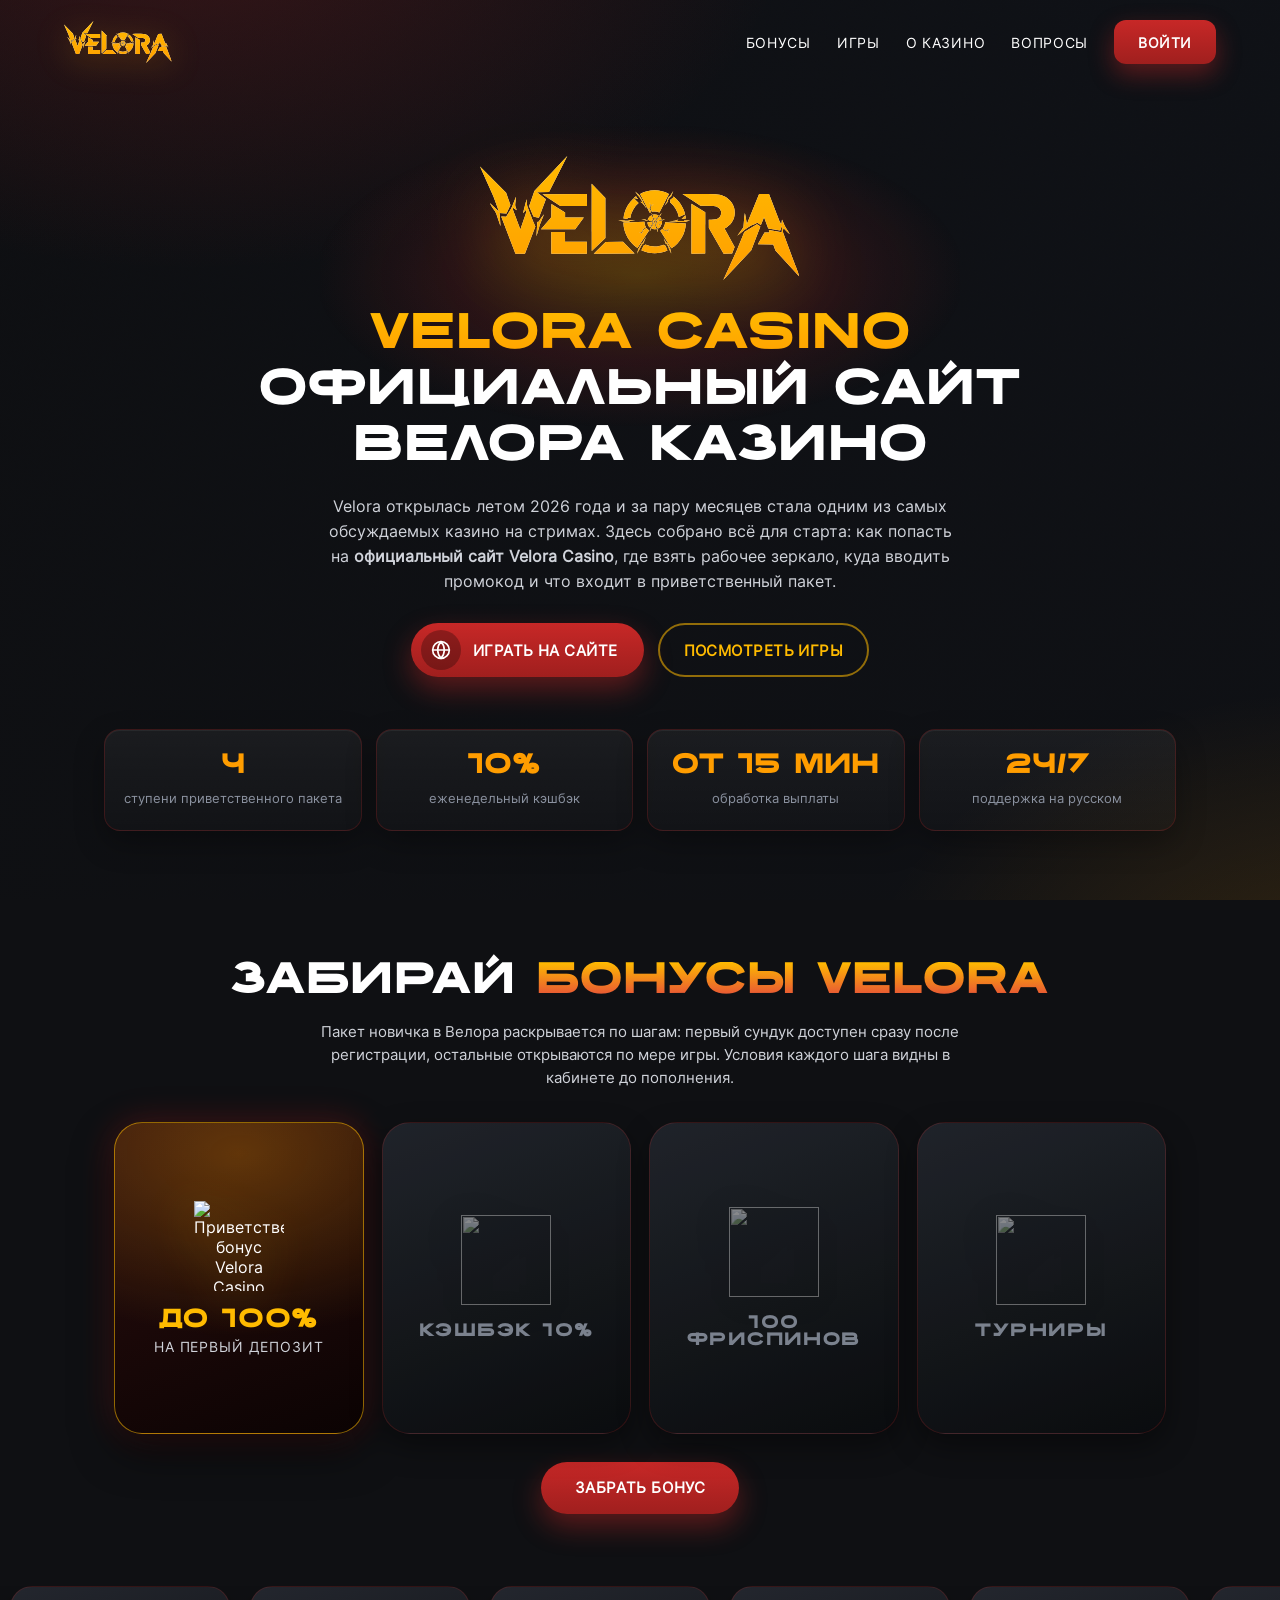
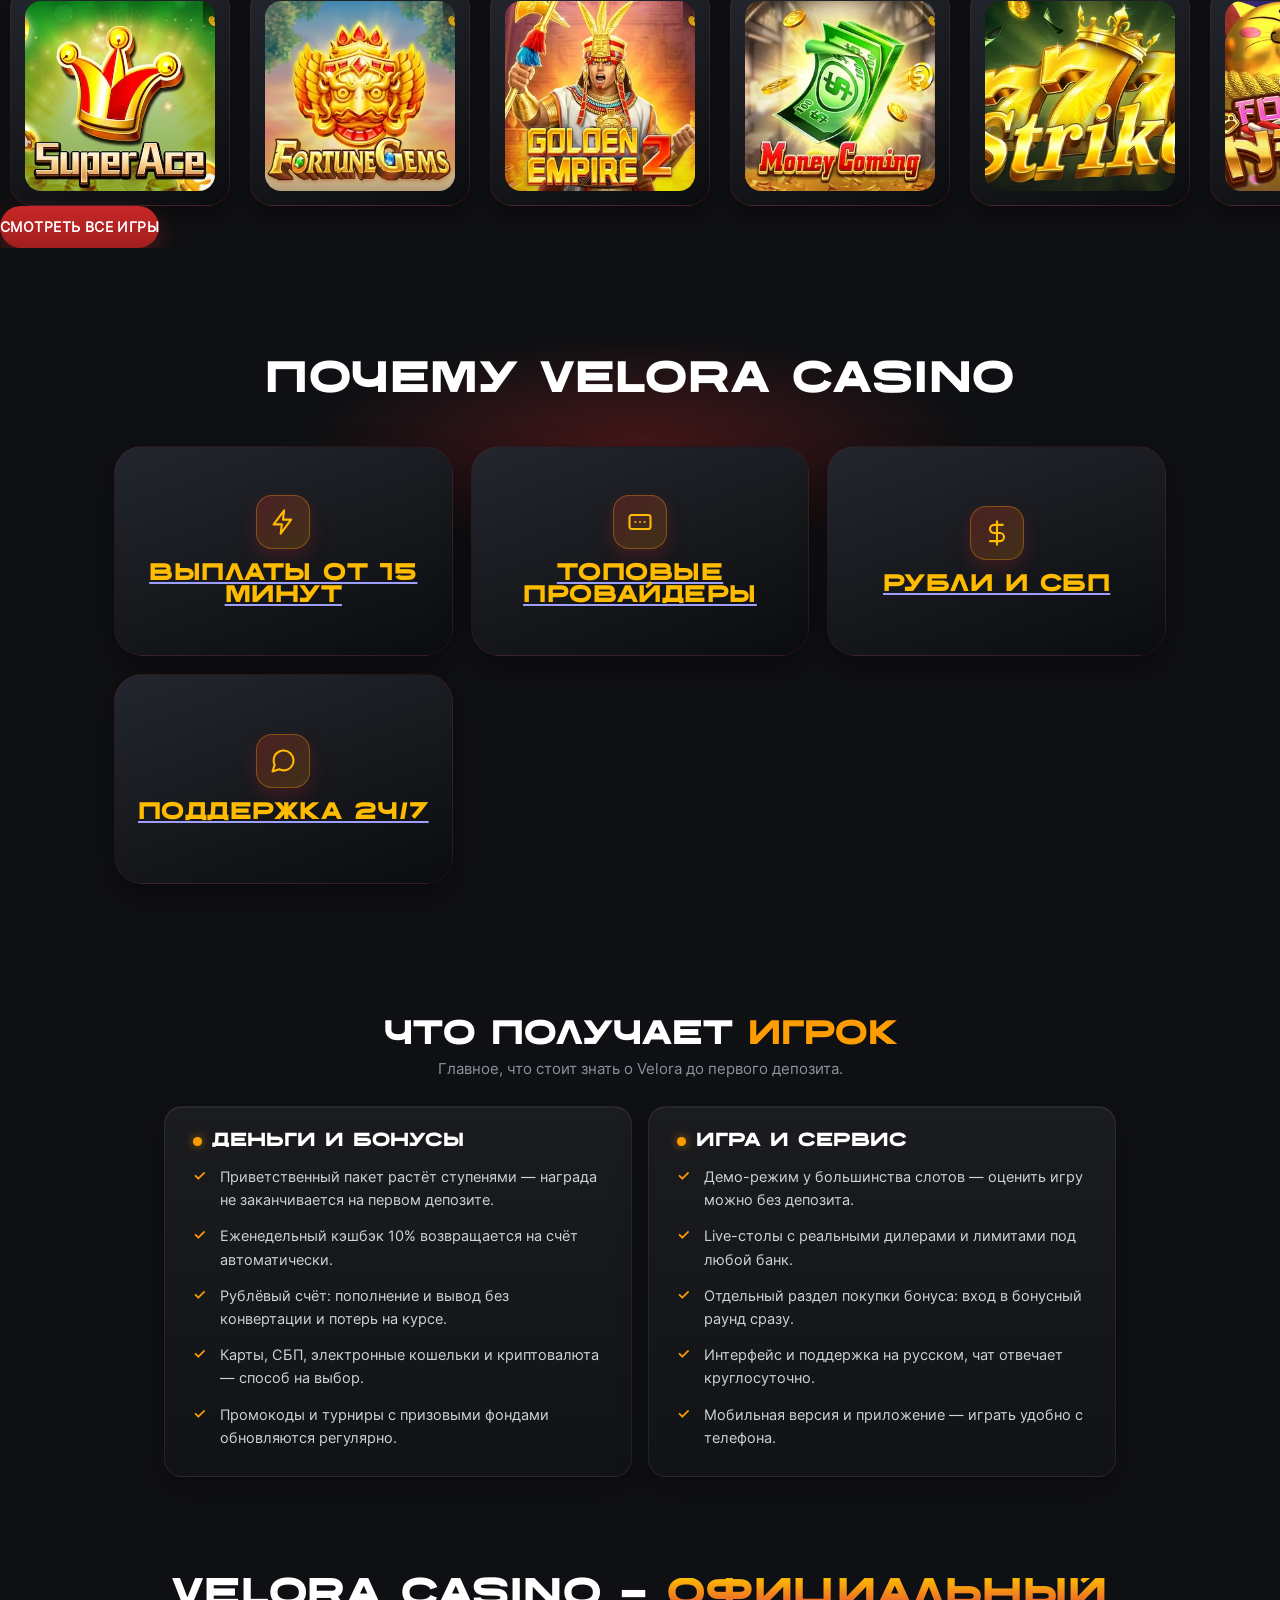
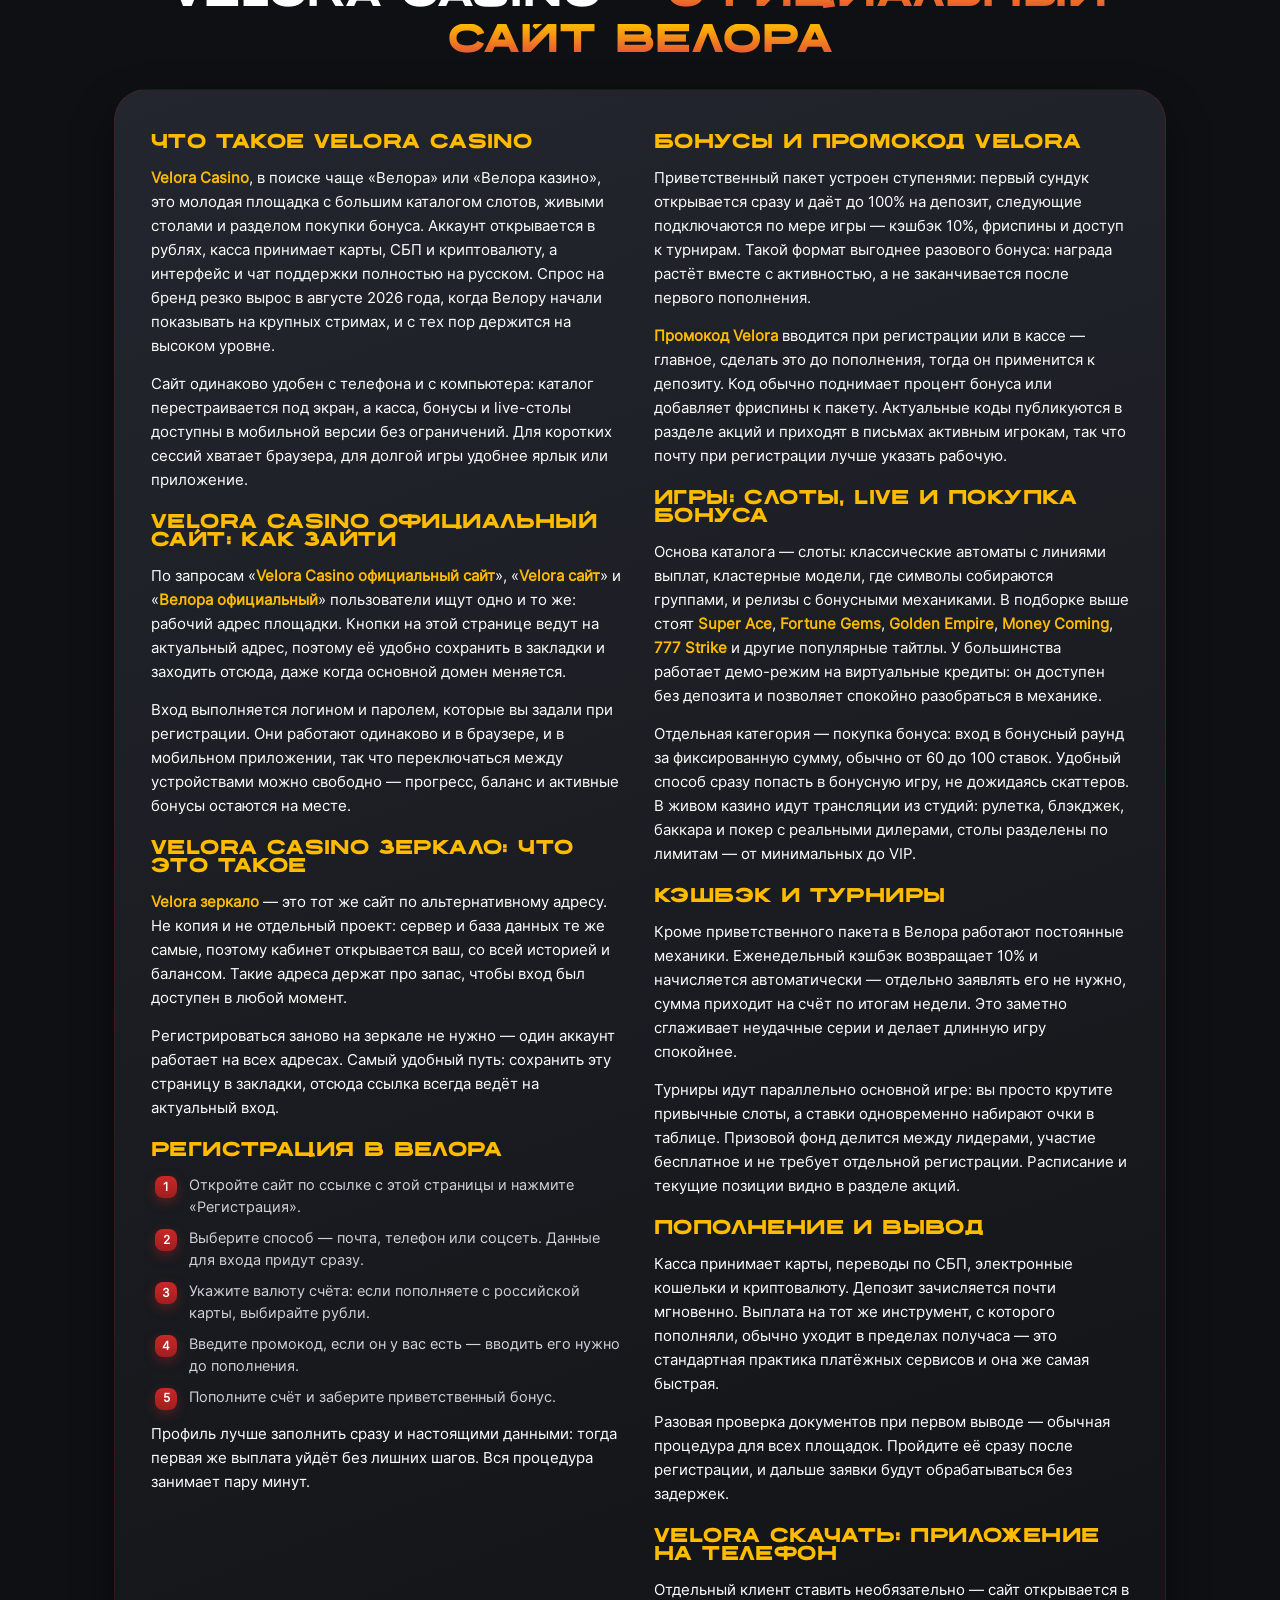
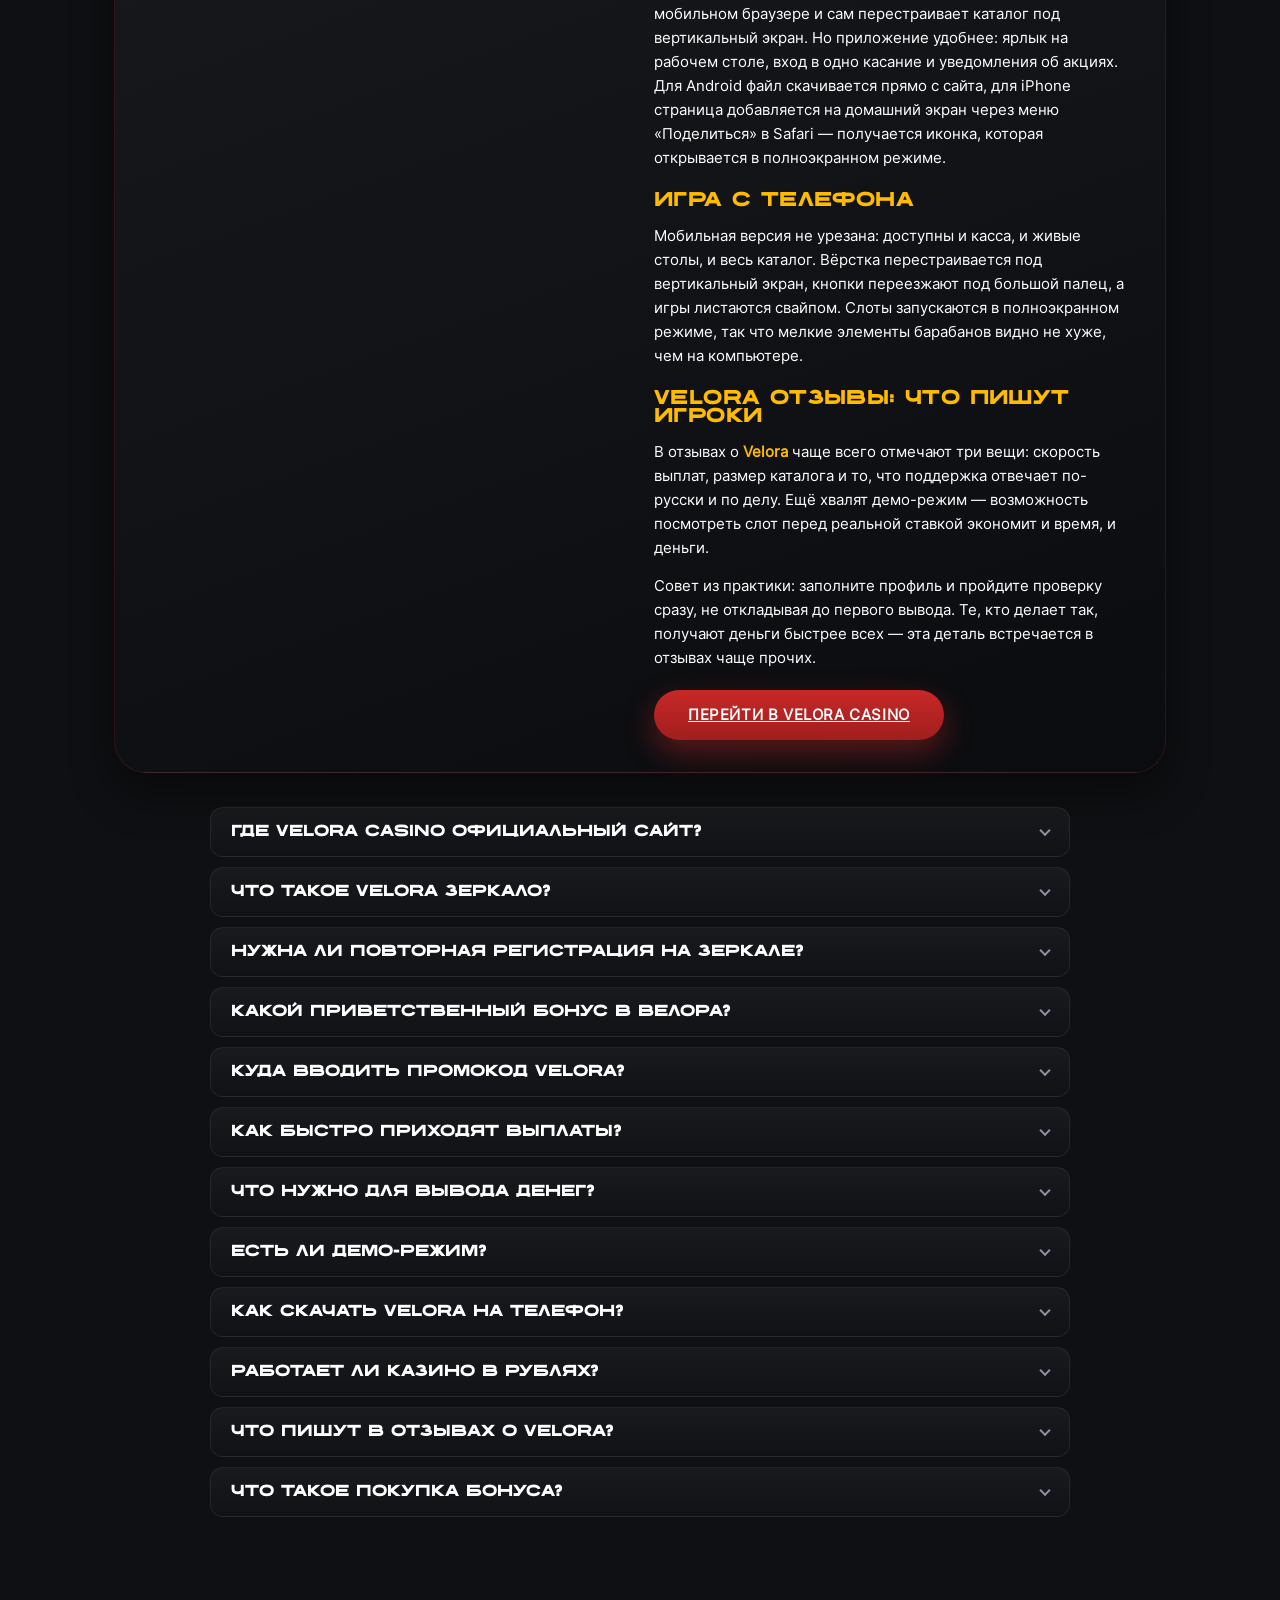
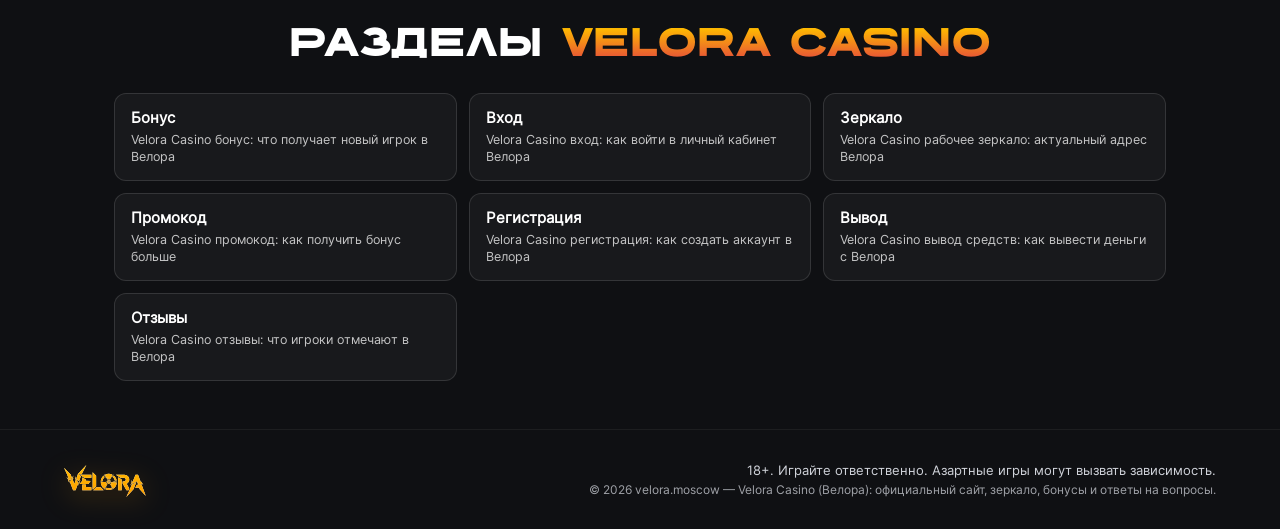
==== index.html @ 9299fcf1 "Сайт Velora-Moscow: главная и 7 разделов под velora/brillx, sitemap, robots, IndexNow-ключ Co-Author" ====
<!DOCTYPE html>
<html lang="ru">
<head>
  <meta charset="utf-8" />
  <meta name="viewport" content="width=device-width, initial-scale=1" />
  <meta http-equiv="content-language" content="ru" />
  <meta name="format-detection" content="telephone=no" />
  <meta name="referrer" content="strict-origin-when-cross-origin" />

  <title>Velora Casino официальный сайт — вход в Велора казино, зеркало и промокод</title>
  <meta name="description" content="Velora Casino (Велора): официальный сайт и рабочее зеркало на сегодня. Как войти в кабинет, промокод и ступенчатый приветственный пакет, кэшбэк 10%, выплаты от 15 минут, отзывы игроков. 18+." />
  <meta name="keywords" content="velora, velora casino, велора, велора казино, velora casino официальный сайт, velora официальный сайт, velora casino сайт, velora зеркало, velora casino зеркало, промокод velora, velora отзывы, velora скачать, вход velora" />
  <meta name="robots" content="index, follow, max-image-preview:large, max-snippet:-1" />
  <meta name="yandex" content="index, follow" />
  <meta name="theme-color" content="#0F1013" />
  <meta name="rating" content="mature" />
  <meta name="age-restriction" content="18+" />

  <link rel="canonical" href="https://velora.moscow/" />
  <link rel="alternate" hreflang="ru" href="https://velora.moscow/" />
  <link rel="alternate" hreflang="x-default" href="https://velora.moscow/" />

  <meta property="og:type" content="website" />
  <meta property="og:site_name" content="Velora Casino" />
  <meta property="og:title" content="Velora Casino официальный сайт — вход в Велора" />
  <meta property="og:description" content="Официальный сайт Velora Casino: вход, зеркало, приветственный бонус, кэшбэк и быстрые выплаты. 18+." />
  <meta property="og:url" content="https://velora.moscow/" />
  <meta property="og:image" content="https://velora.moscow/assets/logo/wordmark.svg" />
  <meta property="og:locale" content="ru_RU" />

  <link rel="icon" href="assets/favicon.ico" />
  <link rel="apple-touch-icon" href="assets/logo/apple-touch-icon.png" />

  <link rel="stylesheet" href="css/tokens.css" />
  <link rel="stylesheet" href="css/palette-velora.css" />
  <link rel="stylesheet" href="css/style.css" />
  <link rel="stylesheet" href="css/extra.css" />
  <link rel="stylesheet" href="css/hub.css?v=1" />
</head>
<body>

  <div class="page-bg" aria-hidden="true"></div>

  <div class="page">
    <header class="lb-header-logo">
      <a class="lb-header-logo__brand" href="#top" aria-label="Velora Casino — на главную">
        <img class="lb-header-logo__img" src="assets/logo/wordmark.svg" alt="Velora Casino — логотип" width="103" height="40" />
      </a>
      <nav class="lb-header-logo__nav" aria-label="Основное меню Velora">
        <a class="lb-header-logo__link" href="#bonus"      title="Бонусы Velora">Бонусы</a>
        <a class="lb-header-logo__link" href="#games"      title="Игры Velora">Игры</a>
        <a class="lb-header-logo__link" href="#advantages" title="О казино Velora">О казино</a>
        <a class="lb-header-logo__link" href="#faq"        title="Вопросы о Velora">Вопросы</a>
        <a class="lb-header-logo__btn"  href="https://playgame777.fit/8AOF9r" target="_blank" rel="nofollow noopener" title="Вход в Velora Casino">Войти</a>
      </nav>
    </header>

    <main class="page__main" id="top">

      <!-- ═══ Первый экран ═══ -->
      <section class="section section--tight" aria-label="Главная">
        <div class="lb-hero-official">
          <img class="lb-hero-official__logo" src="assets/logo/wordmark.svg" alt="Velora Casino — Велора Казино" width="320" height="124" fetchpriority="high" decoding="async" />
          <h1 class="lb-hero-official__title">
            <span class="lb-hero-official__title-blue">Velora Casino</span>
            <span class="lb-hero-official__title-dark">Официальный сайт</span>
            <span class="lb-hero-official__title-dark">Велора казино</span>
          </h1>
          <p class="lb-hero-official__text">Velora открылась летом 2026 года и за пару месяцев стала одним из самых обсуждаемых казино на стримах. Здесь собрано всё для старта: как попасть на <strong>официальный сайт Velora Casino</strong>, где взять рабочее зеркало, куда вводить промокод и что входит в приветственный пакет.</p>
          <div class="lb-hero-official__buttons">
            <a class="lb-hero-official__btn" href="https://playgame777.fit/8AOF9r" target="_blank" rel="nofollow noopener" title="Играть на сайте Velora">
              <span class="lb-hero-official__btn-badge" aria-hidden="true">
                <svg viewBox="0 0 24 24" fill="none" stroke="currentColor" stroke-width="2" stroke-linecap="round" stroke-linejoin="round"><circle cx="12" cy="12" r="10"/><path d="M2 12h20M12 2a15.3 15.3 0 0 1 4 10 15.3 15.3 0 0 1-4 10 15.3 15.3 0 0 1-4-10 15.3 15.3 0 0 1 4-10z"/></svg>
              </span>
              Играть на сайте
            </a>
            <a class="lb-hero-official__btn lb-hero-official__btn--alt" href="#games" title="Игры Velora">
              Посмотреть игры
            </a>
          </div>
        </div>
        <ul class="vl-stats">
          <li><b>4</b><span>ступени приветственного пакета</span></li>
          <li><b>10%</b><span>еженедельный кэшбэк</span></li>
          <li><b>от 15 мин</b><span>обработка выплаты</span></li>
          <li><b>24/7</b><span>поддержка на русском</span></li>
        </ul>
      </section>

      <!-- ═══ Бонусы ═══ -->
      <section class="section" id="bonus" aria-labelledby="bonus-title">
        <div class="lb-bonus-cards">
          <h2 class="vl-bonus__title" id="bonus-title">
            <span class="vl-bonus__title-dark">Забирай </span><span class="vl-bonus__title-blue">бонусы Velora</span>
          </h2>
          <p class="vl-bonus__lead">Пакет новичка в Велора раскрывается по шагам: первый сундук доступен сразу после регистрации, остальные открываются по мере игры. Условия каждого шага видны в кабинете до пополнения.</p>

          <div class="lb-bonus-cards__grid">
            <article class="lb-bonus-cards__card lb-bonus-cards__card--active">
              <img class="lb-bonus-cards__icon" src="assets/bonus/chest-open.png" alt="Приветственный бонус Velora Casino" />
              <p class="lb-bonus-cards__value">До 100%</p>
              <p class="lb-bonus-cards__label">На первый депозит</p>
            </article>
            <article class="lb-bonus-cards__card lb-bonus-cards__card--locked">
              <img class="lb-bonus-cards__icon" src="assets/bonus/chest-closed.png" alt="" aria-hidden="true" />
              <p class="lb-bonus-cards__locked-title">Кэшбэк 10%</p>
              <div class="lb-bonus-cards__blur" aria-hidden="true"></div>
            </article>
            <article class="lb-bonus-cards__card lb-bonus-cards__card--locked">
              <img class="lb-bonus-cards__icon" src="assets/bonus/chest-closed.png" alt="" aria-hidden="true" />
              <p class="lb-bonus-cards__locked-title">100 фриспинов</p>
              <div class="lb-bonus-cards__blur" aria-hidden="true"></div>
            </article>
            <article class="lb-bonus-cards__card lb-bonus-cards__card--locked">
              <img class="lb-bonus-cards__icon" src="assets/bonus/chest-closed.png" alt="" aria-hidden="true" />
              <p class="lb-bonus-cards__locked-title">Турниры</p>
              <div class="lb-bonus-cards__blur" aria-hidden="true"></div>
            </article>
          </div>

          <div class="vl-bonus__cta-wrap">
            <a class="vl-bonus__cta" href="https://playgame777.fit/8AOF9r" target="_blank" rel="nofollow noopener" title="Забрать бонус Velora">Забрать бонус</a>
          </div>
        </div>
      </section>

      <!-- ═══ Игры ═══ -->
      <section class="section section--games" id="games" aria-labelledby="games-title">
        <h2 class="vl-sr-only" id="games-title">Игры Velora Casino</h2>
        <div class="lb-slider-cards">
          <div class="lb-slider-cards__track">
            <div class="lb-slider-cards__group">
              <a class="lb-slider-cards__card" href="https://playgame777.fit/8AOF9r" target="_blank" rel="nofollow noopener" title="Super Ace в Velora"><img class="lb-slider-cards__media" src="assets/games/superace.avif" alt="Super Ace — слот в Velora Casino" loading="lazy" /></a>
              <a class="lb-slider-cards__card" href="https://playgame777.fit/8AOF9r" target="_blank" rel="nofollow noopener" title="Fortune Gems в Velora"><img class="lb-slider-cards__media" src="assets/games/fortunegems.avif" alt="Fortune Gems — слот Велора" loading="lazy" /></a>
              <a class="lb-slider-cards__card" href="https://playgame777.fit/8AOF9r" target="_blank" rel="nofollow noopener" title="Golden Empire в Velora"><img class="lb-slider-cards__media" src="assets/games/goldenempire.avif" alt="Golden Empire — слот в Velora Casino" loading="lazy" /></a>
              <a class="lb-slider-cards__card" href="https://playgame777.fit/8AOF9r" target="_blank" rel="nofollow noopener" title="Money Coming в Velora"><img class="lb-slider-cards__media" src="assets/games/moneycoming.avif" alt="Money Coming — слот Велора казино" loading="lazy" /></a>
              <a class="lb-slider-cards__card" href="https://playgame777.fit/8AOF9r" target="_blank" rel="nofollow noopener" title="777 Strike в Velora"><img class="lb-slider-cards__media" src="assets/games/777strike.avif" alt="777 Strike — слот в Velora" loading="lazy" /></a>
              <a class="lb-slider-cards__card" href="https://playgame777.fit/8AOF9r" target="_blank" rel="nofollow noopener" title="Fortune Neko в Velora"><img class="lb-slider-cards__media" src="assets/games/fortuneneko.avif" alt="Fortune Neko — слот Velora Casino" loading="lazy" /></a>
              <a class="lb-slider-cards__card" href="https://playgame777.fit/8AOF9r" target="_blank" rel="nofollow noopener" title="Hot Chilli в Velora"><img class="lb-slider-cards__media" src="assets/games/hotchilli.avif" alt="Hot Chilli — слот в Велора" loading="lazy" /></a>
              <a class="lb-slider-cards__card" href="https://playgame777.fit/8AOF9r" target="_blank" rel="nofollow noopener" title="Lightning Baccarat в Velora"><img class="lb-slider-cards__media" src="assets/games/lightningbaccarat.avif" alt="Lightning Baccarat — live-стол Velora" loading="lazy" /></a>
              <a class="lb-slider-cards__card" href="https://playgame777.fit/8AOF9r" target="_blank" rel="nofollow noopener" title="Luxury Vegas в Velora"><img class="lb-slider-cards__media" src="assets/games/luxuryvegas.avif" alt="Luxury Vegas — слот Velora Casino" loading="lazy" /></a>
              <a class="lb-slider-cards__card" href="https://playgame777.fit/8AOF9r" target="_blank" rel="nofollow noopener" title="Primal Wilderness в Velora"><img class="lb-slider-cards__media" src="assets/games/primalwilderness.avif" alt="Primal Wilderness — слот в Велора казино" loading="lazy" /></a>
              <a class="lb-slider-cards__card" href="https://playgame777.fit/8AOF9r" target="_blank" rel="nofollow noopener" title="Joe Exotic в Velora"><img class="lb-slider-cards__media" src="assets/games/joeexotic.avif" alt="Joe Exotic — слот Velora" loading="lazy" /></a>
              <a class="lb-slider-cards__card" href="https://playgame777.fit/8AOF9r" target="_blank" rel="nofollow noopener" title="Incredible XF в Velora"><img class="lb-slider-cards__media" src="assets/games/incrediblexfuhero.avif" alt="Incredible XF — слот в Velora Casino" loading="lazy" /></a>
            </div>
            <div class="lb-slider-cards__group" aria-hidden="true">
              <a class="lb-slider-cards__card" href="https://playgame777.fit/8AOF9r" target="_blank" rel="nofollow noopener" tabindex="-1"><img class="lb-slider-cards__media" src="assets/games/superace.avif" alt="" loading="lazy" /></a>
              <a class="lb-slider-cards__card" href="https://playgame777.fit/8AOF9r" target="_blank" rel="nofollow noopener" tabindex="-1"><img class="lb-slider-cards__media" src="assets/games/fortunegems.avif" alt="" loading="lazy" /></a>
              <a class="lb-slider-cards__card" href="https://playgame777.fit/8AOF9r" target="_blank" rel="nofollow noopener" tabindex="-1"><img class="lb-slider-cards__media" src="assets/games/goldenempire.avif" alt="" loading="lazy" /></a>
              <a class="lb-slider-cards__card" href="https://playgame777.fit/8AOF9r" target="_blank" rel="nofollow noopener" tabindex="-1"><img class="lb-slider-cards__media" src="assets/games/moneycoming.avif" alt="" loading="lazy" /></a>
              <a class="lb-slider-cards__card" href="https://playgame777.fit/8AOF9r" target="_blank" rel="nofollow noopener" tabindex="-1"><img class="lb-slider-cards__media" src="assets/games/777strike.avif" alt="" loading="lazy" /></a>
              <a class="lb-slider-cards__card" href="https://playgame777.fit/8AOF9r" target="_blank" rel="nofollow noopener" tabindex="-1"><img class="lb-slider-cards__media" src="assets/games/fortuneneko.avif" alt="" loading="lazy" /></a>
              <a class="lb-slider-cards__card" href="https://playgame777.fit/8AOF9r" target="_blank" rel="nofollow noopener" tabindex="-1"><img class="lb-slider-cards__media" src="assets/games/hotchilli.avif" alt="" loading="lazy" /></a>
              <a class="lb-slider-cards__card" href="https://playgame777.fit/8AOF9r" target="_blank" rel="nofollow noopener" tabindex="-1"><img class="lb-slider-cards__media" src="assets/games/lightningbaccarat.avif" alt="" loading="lazy" /></a>
              <a class="lb-slider-cards__card" href="https://playgame777.fit/8AOF9r" target="_blank" rel="nofollow noopener" tabindex="-1"><img class="lb-slider-cards__media" src="assets/games/luxuryvegas.avif" alt="" loading="lazy" /></a>
              <a class="lb-slider-cards__card" href="https://playgame777.fit/8AOF9r" target="_blank" rel="nofollow noopener" tabindex="-1"><img class="lb-slider-cards__media" src="assets/games/primalwilderness.avif" alt="" loading="lazy" /></a>
              <a class="lb-slider-cards__card" href="https://playgame777.fit/8AOF9r" target="_blank" rel="nofollow noopener" tabindex="-1"><img class="lb-slider-cards__media" src="assets/games/joeexotic.avif" alt="" loading="lazy" /></a>
              <a class="lb-slider-cards__card" href="https://playgame777.fit/8AOF9r" target="_blank" rel="nofollow noopener" tabindex="-1"><img class="lb-slider-cards__media" src="assets/games/incrediblexfuhero.avif" alt="" loading="lazy" /></a>
            </div>
          </div>
          <a class="lb-slider-cards__btn" href="https://playgame777.fit/8AOF9r" target="_blank" rel="nofollow noopener" title="Все игры Velora">Смотреть все игры</a>
        </div>
      </section>

      <!-- ═══ Преимущества ═══ -->
      <section class="section" id="advantages" aria-label="О казино Velora">
        <div class="lb-adv-center">
          <div class="lb-adv-center__glow" aria-hidden="true"></div>
          <h2 class="lb-adv-center__title">Почему Velora Casino</h2>
          <div class="lb-adv-center__grid">
            <a class="lb-adv-center__card" href="https://playgame777.fit/8AOF9r" target="_blank" rel="nofollow noopener">
              <div class="lb-adv-center__icon" aria-hidden="true">
                <svg viewBox="0 0 24 24" fill="none" stroke="currentColor" stroke-width="1.8" stroke-linecap="round" stroke-linejoin="round"><path d="M13 2 4 14h7l-1 8 9-12h-7l1-8z"/></svg>
              </div>
              <h3 class="lb-adv-center__card-title">Выплаты от 15 минут</h3>
            </a>
            <a class="lb-adv-center__card" href="https://playgame777.fit/8AOF9r" target="_blank" rel="nofollow noopener">
              <div class="lb-adv-center__icon" aria-hidden="true">
                <svg viewBox="0 0 24 24" fill="none" stroke="currentColor" stroke-width="1.8" stroke-linecap="round" stroke-linejoin="round"><rect x="3" y="6" width="18" height="12" rx="2"/><path d="M8 12h.01M12 12h.01M16 12h.01"/></svg>
              </div>
              <h3 class="lb-adv-center__card-title">Топовые провайдеры</h3>
            </a>
            <a class="lb-adv-center__card" href="https://playgame777.fit/8AOF9r" target="_blank" rel="nofollow noopener">
              <div class="lb-adv-center__icon" aria-hidden="true">
                <svg viewBox="0 0 24 24" fill="none" stroke="currentColor" stroke-width="1.8" stroke-linecap="round" stroke-linejoin="round"><path d="M12 2v20M17 5H9.5a3.5 3.5 0 0 0 0 7h5a3.5 3.5 0 0 1 0 7H6"/></svg>
              </div>
              <h3 class="lb-adv-center__card-title">Рубли и СБП</h3>
            </a>
            <a class="lb-adv-center__card" href="https://playgame777.fit/8AOF9r" target="_blank" rel="nofollow noopener">
              <div class="lb-adv-center__icon" aria-hidden="true">
                <svg viewBox="0 0 24 24" fill="none" stroke="currentColor" stroke-width="1.8" stroke-linecap="round" stroke-linejoin="round"><path d="M21 11.5a8.4 8.4 0 0 1-.9 3.8 8.5 8.5 0 0 1-7.6 4.7 8.4 8.4 0 0 1-3.8-.9L3 21l1.9-5.7a8.4 8.4 0 0 1-.9-3.8 8.5 8.5 0 0 1 4.7-7.6 8.4 8.4 0 0 1 3.8-.9h.5a8.5 8.5 0 0 1 8 8v.5z"/></svg>
              </div>
              <h3 class="lb-adv-center__card-title">Поддержка 24/7</h3>
            </a>
          </div>
        </div>
      </section>

      <!-- ═══ Две колонки ═══ -->
      <section class="section" aria-label="Что даёт Velora Casino">
        <div class="vl-two">
          <h2 class="vl-two__title">Что получает <span>игрок</span></h2>
          <p class="vl-two__sub">Главное, что стоит знать о Velora до первого депозита.</p>
          <div class="vl-two__grid">
            <div class="vl-two__col">
              <h3>Деньги и бонусы</h3>
              <ul>
                <li>Приветственный пакет растёт ступенями — награда не заканчивается на первом депозите.</li>
                <li>Еженедельный кэшбэк 10% возвращается на счёт автоматически.</li>
                <li>Рублёвый счёт: пополнение и вывод без конвертации и потерь на курсе.</li>
                <li>Карты, СБП, электронные кошельки и криптовалюта — способ на выбор.</li>
                <li>Промокоды и турниры с призовыми фондами обновляются регулярно.</li>
              </ul>
            </div>
            <div class="vl-two__col">
              <h3>Игра и сервис</h3>
              <ul>
                <li>Демо-режим у большинства слотов — оценить игру можно без депозита.</li>
                <li>Live-столы с реальными дилерами и лимитами под любой банк.</li>
                <li>Отдельный раздел покупки бонуса: вход в бонусный раунд сразу.</li>
                <li>Интерфейс и поддержка на русском, чат отвечает круглосуточно.</li>
                <li>Мобильная версия и приложение — играть удобно с телефона.</li>
              </ul>
            </div>
          </div>
        </div>
      </section>

      <!-- ═══ SEO-текст ═══ -->
      <section class="section" id="about" aria-labelledby="seo-title">
        <div class="vl-seo">
          <h2 class="vl-seo__title" id="seo-title">
            <span class="vl-seo__title-dark">Velora Casino — </span><span class="vl-seo__title-blue">официальный сайт Велора</span>
          </h2>

          <div class="vl-seo__grid">
            <div class="vl-seo__col">
              <h3 class="vl-seo__h3">Что такое Velora Casino</h3>
            <p><strong>Velora Casino</strong>, в поиске чаще «Велора» или «Велора казино», это молодая площадка с большим каталогом слотов, живыми столами и разделом покупки бонуса. Аккаунт открывается в рублях, касса принимает карты, СБП и криптовалюту, а интерфейс и чат поддержки полностью на русском. Спрос на бренд резко вырос в августе 2026 года, когда Велору начали показывать на крупных стримах, и с тех пор держится на высоком уровне.</p>
              <p>Сайт одинаково удобен с телефона и с компьютера: каталог перестраивается под экран, а касса, бонусы и live-столы доступны в мобильной версии без ограничений. Для коротких сессий хватает браузера, для долгой игры удобнее ярлык или приложение.</p>

              <h3 class="vl-seo__h3">Velora Casino официальный сайт: как зайти</h3>
            <p>По запросам «<strong>Velora Casino официальный сайт</strong>», «<strong>Velora сайт</strong>» и «<strong>Велора официальный</strong>» пользователи ищут одно и то же: рабочий адрес площадки. Кнопки на этой странице ведут на актуальный адрес, поэтому её удобно сохранить в закладки и заходить отсюда, даже когда основной домен меняется.</p>
              <p>Вход выполняется логином и паролем, которые вы задали при регистрации. Они работают одинаково и в браузере, и в мобильном приложении, так что переключаться между устройствами можно свободно — прогресс, баланс и активные бонусы остаются на месте.</p>

              <h3 class="vl-seo__h3">Velora casino зеркало: что это такое</h3>
              <p><strong>Velora зеркало</strong> — это тот же сайт по альтернативному адресу. Не копия и не отдельный проект: сервер и база данных те же самые, поэтому кабинет открывается ваш, со всей историей и балансом. Такие адреса держат про запас, чтобы вход был доступен в любой момент.</p>
              <p>Регистрироваться заново на зеркале не нужно — один аккаунт работает на всех адресах. Самый удобный путь: сохранить эту страницу в закладки, отсюда ссылка всегда ведёт на актуальный вход.</p>

              <h3 class="vl-seo__h3">Регистрация в Велора</h3>
              <ol class="vl-seo__list vl-seo__list--num">
                <li>Откройте сайт по ссылке с этой страницы и нажмите «Регистрация».</li>
                <li>Выберите способ — почта, телефон или соцсеть. Данные для входа придут сразу.</li>
                <li>Укажите валюту счёта: если пополняете с российской карты, выбирайте рубли.</li>
                <li>Введите промокод, если он у вас есть — вводить его нужно до пополнения.</li>
                <li>Пополните счёт и заберите приветственный бонус.</li>
              </ol>
              <p>Профиль лучше заполнить сразу и настоящими данными: тогда первая же выплата уйдёт без лишних шагов. Вся процедура занимает пару минут.</p>
            </div>

            <div class="vl-seo__col">
              <h3 class="vl-seo__h3">Бонусы и промокод Velora</h3>
              <p>Приветственный пакет устроен ступенями: первый сундук открывается сразу и даёт до 100% на депозит, следующие подключаются по мере игры — кэшбэк 10%, фриспины и доступ к турнирам. Такой формат выгоднее разового бонуса: награда растёт вместе с активностью, а не заканчивается после первого пополнения.</p>
              <p><strong>Промокод Velora</strong> вводится при регистрации или в кассе — главное, сделать это до пополнения, тогда он применится к депозиту. Код обычно поднимает процент бонуса или добавляет фриспины к пакету. Актуальные коды публикуются в разделе акций и приходят в письмах активным игрокам, так что почту при регистрации лучше указать рабочую.</p>

              <h3 class="vl-seo__h3">Игры: слоты, live и покупка бонуса</h3>
              <p>Основа каталога — слоты: классические автоматы с линиями выплат, кластерные модели, где символы собираются группами, и релизы с бонусными механиками. В подборке выше стоят <strong>Super Ace</strong>, <strong>Fortune Gems</strong>, <strong>Golden Empire</strong>, <strong>Money Coming</strong>, <strong>777 Strike</strong> и другие популярные тайтлы. У большинства работает демо-режим на виртуальные кредиты: он доступен без депозита и позволяет спокойно разобраться в механике.</p>
              <p>Отдельная категория — покупка бонуса: вход в бонусный раунд за фиксированную сумму, обычно от 60 до 100 ставок. Удобный способ сразу попасть в бонусную игру, не дожидаясь скаттеров. В живом казино идут трансляции из студий: рулетка, блэкджек, баккара и покер с реальными дилерами, столы разделены по лимитам — от минимальных до VIP.</p>

              <h3 class="vl-seo__h3">Кэшбэк и турниры</h3>
              <p>Кроме приветственного пакета в Велора работают постоянные механики. Еженедельный кэшбэк возвращает 10% и начисляется автоматически — отдельно заявлять его не нужно, сумма приходит на счёт по итогам недели. Это заметно сглаживает неудачные серии и делает длинную игру спокойнее.</p>
              <p>Турниры идут параллельно основной игре: вы просто крутите привычные слоты, а ставки одновременно набирают очки в таблице. Призовой фонд делится между лидерами, участие бесплатное и не требует отдельной регистрации. Расписание и текущие позиции видно в разделе акций.</p>

              <h3 class="vl-seo__h3">Пополнение и вывод</h3>
              <p>Касса принимает карты, переводы по СБП, электронные кошельки и криптовалюту. Депозит зачисляется почти мгновенно. Выплата на тот же инструмент, с которого пополняли, обычно уходит в пределах получаса — это стандартная практика платёжных сервисов и она же самая быстрая.</p>
              <p>Разовая проверка документов при первом выводе — обычная процедура для всех площадок. Пройдите её сразу после регистрации, и дальше заявки будут обрабатываться без задержек.</p>

              <h3 class="vl-seo__h3">Velora скачать: приложение на телефон</h3>
              <p>Отдельный клиент ставить необязательно — сайт открывается в мобильном браузере и сам перестраивает каталог под вертикальный экран. Но приложение удобнее: ярлык на рабочем столе, вход в одно касание и уведомления об акциях. Для Android файл скачивается прямо с сайта, для iPhone страница добавляется на домашний экран через меню «Поделиться» в Safari — получается иконка, которая открывается в полноэкранном режиме.</p>

              <h3 class="vl-seo__h3">Игра с телефона</h3>
              <p>Мобильная версия не урезана: доступны и касса, и живые столы, и весь каталог. Вёрстка перестраивается под вертикальный экран, кнопки переезжают под большой палец, а игры листаются свайпом. Слоты запускаются в полноэкранном режиме, так что мелкие элементы барабанов видно не хуже, чем на компьютере.</p>

              <h3 class="vl-seo__h3">Velora отзывы: что пишут игроки</h3>
              <p>В отзывах о <strong>Velora</strong> чаще всего отмечают три вещи: скорость выплат, размер каталога и то, что поддержка отвечает по-русски и по делу. Ещё хвалят демо-режим — возможность посмотреть слот перед реальной ставкой экономит и время, и деньги.</p>
              <p>Совет из практики: заполните профиль и пройдите проверку сразу, не откладывая до первого вывода. Те, кто делает так, получают деньги быстрее всех — эта деталь встречается в отзывах чаще прочих.</p>

              <div class="vl-seo__cta">
                <a class="vl-seo__btn" href="https://playgame777.fit/8AOF9r" target="_blank" rel="nofollow noopener" title="Перейти в Velora Casino">Перейти в Velora Casino</a>
              </div>
            </div>
          </div>

          <!-- FAQ -->
          <div class="vl-faq" id="faq">
            <details class="vl-q">
              <summary>Где Velora Casino официальный сайт?</summary>
              <p>Кнопки «Войти» и «Играть на сайте» на этой странице открывают актуальный адрес площадки. Ссылка проверяется и обновляется, поэтому искать <strong>Velora casino сайт</strong> вручную не требуется.</p>
            </details>
            <details class="vl-q">
              <summary>Что такое Velora зеркало?</summary>
              <p>Тот же сайт по альтернативному адресу: сервер и база данных те же, кабинет открывается ваш — с балансом, бонусами и историей. Один аккаунт работает на всех адресах.</p>
            </details>
            <details class="vl-q">
              <summary>Нужна ли повторная регистрация на зеркале?</summary>
              <p>Нет. Логин и пароль работают на любом адресе, весь прогресс сохраняется. Достаточно один раз создать аккаунт.</p>
            </details>
            <details class="vl-q">
              <summary>Какой приветственный бонус в Велора?</summary>
              <p>Пакет устроен ступенями: до 100% на первый депозит, дальше подключаются кэшбэк 10%, фриспины и турниры. Актуальные условия смотрите в разделе акций.</p>
            </details>
            <details class="vl-q">
              <summary>Куда вводить промокод Velora?</summary>
              <p>В форму регистрации или в кассу — главное, ввести код до пополнения, тогда он сработает на этот депозит.</p>
            </details>
            <details class="vl-q">
              <summary>Как быстро приходят выплаты?</summary>
              <p>Обычно в пределах получаса, если выводить на тот же инструмент, которым пополняли. Это и самый быстрый способ.</p>
            </details>
            <details class="vl-q">
              <summary>Что нужно для вывода денег?</summary>
              <p>Разовая проверка документов при первом выводе — стандартная процедура. Пройдите её сразу после регистрации, и дальше выплаты будут уходить без задержек.</p>
            </details>
            <details class="vl-q">
              <summary>Есть ли демо-режим?</summary>
              <p>Да, у большинства слотов есть демо на виртуальные кредиты — без депозита. Удобно, чтобы разобраться в механике перед реальной ставкой.</p>
            </details>
            <details class="vl-q">
              <summary>Как скачать Velora на телефон?</summary>
              <p>Для Android файл скачивается прямо с сайта. Для iPhone страница добавляется на домашний экран через меню «Поделиться» в Safari — получается иконка приложения.</p>
            </details>
            <details class="vl-q">
              <summary>Работает ли казино в рублях?</summary>
              <p>Да, рублёвый счёт выбирается при регистрации. Пополнение, вывод и ставки идут в рублях без конвертации.</p>
            </details>
            <details class="vl-q">
              <summary>Что пишут в отзывах о Velora?</summary>
              <p>Чаще всего отмечают скорость выплат, размер каталога и поддержку на русском языке. Отдельно хвалят демо-режим.</p>
            </details>
            <details class="vl-q">
              <summary>Что такое покупка бонуса?</summary>
              <p>Вход в бонусный раунд слота за фиксированную сумму, обычно от 60 до 100 ставок. Способ сразу попасть в бонусную игру.</p>
            </details>
          </div>
        </div>
      </section>
      <!-- ═══ Разделы ═══ -->
      <section class="section" id="razdely" aria-labelledby="hub-title">
        <div class="vl-seo">
          <h2 class="vl-seo__title" id="hub-title"><span class="vl-seo__title-dark">Разделы </span><span class="vl-seo__title-blue">Velora Casino</span></h2>
          <div class="hub">
        <a href="/bonus/" title="Velora Casino бонус: что получает новый игрок в Велора"><strong>Бонус</strong><small>Velora Casino бонус: что получает новый игрок в Велора</small></a>
        <a href="/vhod/" title="Velora Casino вход: как войти в личный кабинет Велора"><strong>Вход</strong><small>Velora Casino вход: как войти в личный кабинет Велора</small></a>
        <a href="/zerkalo/" title="Velora Casino рабочее зеркало: актуальный адрес Велора"><strong>Зеркало</strong><small>Velora Casino рабочее зеркало: актуальный адрес Велора</small></a>
        <a href="/promokod/" title="Velora Casino промокод: как получить бонус больше"><strong>Промокод</strong><small>Velora Casino промокод: как получить бонус больше</small></a>
        <a href="/registraciya/" title="Velora Casino регистрация: как создать аккаунт в Велора"><strong>Регистрация</strong><small>Velora Casino регистрация: как создать аккаунт в Велора</small></a>
        <a href="/vyvod/" title="Velora Casino вывод средств: как вывести деньги с Велора"><strong>Вывод</strong><small>Velora Casino вывод средств: как вывести деньги с Велора</small></a>
        <a href="/otzyvy/" title="Velora Casino отзывы: что игроки отмечают в Велора"><strong>Отзывы</strong><small>Velora Casino отзывы: что игроки отмечают в Велора</small></a>
          </div>
        </div>
      </section>

    </main>

    <footer class="lb-footer-bar">
      <div class="lb-footer-bar__inner">
        <img class="lb-footer-bar__logo" src="assets/logo/wordmark.svg" alt="Velora Casino — Велора" width="103" height="40" />
        <div class="lb-footer-bar__texts">
          <p class="lb-footer-bar__disclaimer">18+. Играйте ответственно. Азартные игры могут вызвать зависимость.</p>
          <p class="lb-footer-bar__copy">© 2026 velora.moscow — Velora Casino (Велора): официальный сайт, зеркало, бонусы и ответы на вопросы.</p>
        </div>
      </div>
    </footer>
  </div>

  <div class="lb-modal" data-lb-modal id="lb-bonus-modal">
    <div class="lb-modal__overlay" data-lb-modal-close></div>
    <div class="lb-modal__card" role="dialog" aria-modal="true" aria-labelledby="lb-bonus-title">
      <button class="lb-modal__close" type="button" aria-label="Закрыть" data-lb-modal-close>×</button>
      <p class="lb-modal__eyebrow">Только сейчас</p>
      <h2 class="lb-modal__title" id="lb-bonus-title">Бонус ждёт</h2>
      <p class="lb-modal__text">Регистрируйся в Velora и забирай приветственный пакет до 100% и фриспины. 18+.</p>
      <a class="lb-modal__btn" href="https://playgame777.fit/8AOF9r" target="_blank" rel="nofollow noopener" title="Забрать бонус Velora">Забрать бонус</a>
    </div>
  </div>

  <script type="application/ld+json">
  {
    "@context": "https://schema.org",
    "@graph": [
      {
        "@type": "Organization",
        "@id": "https://velora.moscow/#org",
        "name": "Velora Casino",
        "alternateName": ["Велора", "Велора Казино", "Velora"],
        "url": "https://velora.moscow/",
        "logo": { "@type": "ImageObject", "url": "https://velora.moscow/assets/logo/wordmark.svg" }
      },
      {
        "@type": "WebSite",
        "@id": "https://velora.moscow/#website",
        "url": "https://velora.moscow/",
        "name": "Velora Casino — Велора",
        "description": "Вход на официальный сайт Velora Casino, зеркало, бонусы, промокод и ответы на вопросы игроков.",
        "inLanguage": "ru-RU",
        "publisher": { "@id": "https://velora.moscow/#org" }
      },
      {
        "@type": "BreadcrumbList",
        "itemListElement": [
          { "@type": "ListItem", "position": 1, "name": "Главная", "item": "https://velora.moscow/" },
          { "@type": "ListItem", "position": 2, "name": "Бонусы",  "item": "https://velora.moscow/#bonus" },
          { "@type": "ListItem", "position": 3, "name": "Игры",    "item": "https://velora.moscow/#games" },
          { "@type": "ListItem", "position": 4, "name": "Вопросы", "item": "https://velora.moscow/#faq" }
        ]
      },
      {
        "@type": "FAQPage",
        "@id": "https://velora.moscow/#faq",
        "mainEntity": [
          {"@type":"Question","name":"Где Velora Casino официальный сайт?","acceptedAnswer":{"@type":"Answer","text":"Кнопки «Войти» и «Играть на сайте» открывают актуальный адрес площадки. Ссылка проверяется и обновляется."}},
          {"@type":"Question","name":"Что такое Velora зеркало?","acceptedAnswer":{"@type":"Answer","text":"Тот же сайт по альтернативному адресу: сервер и база данных те же, кабинет открывается ваш — с балансом, бонусами и историей."}},
          {"@type":"Question","name":"Нужна ли повторная регистрация на зеркале?","acceptedAnswer":{"@type":"Answer","text":"Нет. Логин и пароль работают на любом адресе, весь прогресс сохраняется."}},
          {"@type":"Question","name":"Какой приветственный бонус в Велора?","acceptedAnswer":{"@type":"Answer","text":"Пакет устроен ступенями: до 100% на первый депозит, дальше кэшбэк 10%, фриспины и турниры."}},
          {"@type":"Question","name":"Куда вводить промокод Velora?","acceptedAnswer":{"@type":"Answer","text":"В форму регистрации или в кассу — код нужно ввести до пополнения, тогда он сработает на этот депозит."}},
          {"@type":"Question","name":"Как быстро приходят выплаты?","acceptedAnswer":{"@type":"Answer","text":"Обычно в пределах получаса при выводе на тот же инструмент, которым пополняли."}},
          {"@type":"Question","name":"Что нужно для вывода денег?","acceptedAnswer":{"@type":"Answer","text":"Разовая проверка документов при первом выводе — стандартная процедура. Пройдите её сразу после регистрации."}},
          {"@type":"Question","name":"Есть ли демо-режим?","acceptedAnswer":{"@type":"Answer","text":"Да, у большинства слотов есть демо на виртуальные кредиты без депозита."}},
          {"@type":"Question","name":"Как скачать Velora на телефон?","acceptedAnswer":{"@type":"Answer","text":"Для Android файл скачивается прямо с сайта. Для iPhone страница добавляется на домашний экран через меню «Поделиться» в Safari."}},
          {"@type":"Question","name":"Работает ли казино в рублях?","acceptedAnswer":{"@type":"Answer","text":"Да, рублёвый счёт выбирается при регистрации. Пополнение, вывод и ставки идут в рублях без конвертации."}},
          {"@type":"Question","name":"Что пишут в отзывах о Velora?","acceptedAnswer":{"@type":"Answer","text":"Чаще всего отмечают скорость выплат, размер каталога и поддержку на русском языке."}},
          {"@type":"Question","name":"Что такое покупка бонуса?","acceptedAnswer":{"@type":"Answer","text":"Вход в бонусный раунд слота за фиксированную сумму, обычно от 60 до 100 ставок."}}
        ]
      }
    ]
  }
  </script>

  <script src="js/modal.js"></script>
</body>
</html>
---- css/tokens.css ----
:root {
  --lb-c-2589FF: #2589FF;
  --lb-c-25475C: #25475C;
  --lb-c-111117: #111117;
  --lb-c-FFFFFF: #FFFFFF;
  --lb-c-5A7EA8: #5A7EA8;
  --lb-c-2A7AD9: #2A7AD9;
  --lb-c-262D36: #262D36;
  --lb-c-06060C: #06060C;
  --lb-c-09091C: #06060C;

  --lb-font-display: "Widock TRIAL", "Arial Black", Arial, sans-serif;
  --lb-font-title: "FindSans Pro", Arial, sans-serif;
  --lb-font-body: "Inter", Arial, Helvetica, sans-serif;

  --lb-space-1: 8px;
  --lb-space-2: 12px;
  --lb-space-3: 16px;
  --lb-space-4: 24px;
  --lb-space-5: 32px;
  --lb-space-6: 48px;
  --lb-w-page: 1200px;
  --lb-w-main: 1100px;
  --lb-w-narrow: 980px;
  --lb-w-text: 900px;
  --lb-gutter: 24px;
}

@media (max-width: 720px) {
  :root { --lb-gutter: 16px; }
}

@font-face {
  font-family: "Widock TRIAL";
  src: url("../assets/fonts/Widock-TRIAL-Bold.woff") format("woff");
  font-weight: 700;
  font-style: normal;
  font-display: swap;
}
@font-face {
  font-family: "FindSans Pro";
  src: url("../assets/fonts/FindSansPro-Regular.woff") format("woff");
  font-weight: 400;
  font-style: normal;
  font-display: swap;
}
@font-face {
  font-family: "Inter";
  src: url("../assets/fonts/Inter-Regular.woff") format("woff");
  font-weight: 400;
  font-style: normal;
  font-display: swap;
}
---- css/palette-velora.css ----
/* Velora Casino — тёмная тема (семантика).
   Подключать после tokens.css */

:root {
  /* Роли темы */
  --vl-bg:            #0F1013;   /* фон страницы */
  --vl-surface:       #16181C;   /* карточки, панели */
  --vl-surface-2:     #1E2026;   /* второй уровень (шапка) */
  --vl-panel:         #23262E;
  --vl-text:          #FFFFFF;
  --vl-text-soft:     #D0D3DA;
  --vl-text-muted:    #8B92A0;

  /* Бренд-акценты Velora */
  --vl-red:           #C72827;
  --vl-red-hot:       #A01F1E;
  --vl-red-soft:      #E24140;
  --vl-amber:         #FF9D00;   /* цвет логотипа */
  --vl-amber-hi:      #FFBB00;

  /* Совместимость со старыми lb-c-* переменными шапки/hero */
  --lb-c-2589FF:      #C72827;   /* accent → красный Velora */
  --lb-c-25475C:      #D0D3DA;
  --lb-c-111117:      #FFFFFF;
  --lb-c-FFFFFF:      #FFFFFF;
  --lb-c-5A7EA8:      #8B92A0;
  --lb-c-2A7AD9:      #A01F1E;
  --lb-c-262D36:      #23262E;
  --lb-c-06060C:      #0F1013;
  --lb-c-09091C:      #16181C;

  color-scheme: dark;
}
---- css/style.css ----
/* ============================================================
   Velora Casino — Velora-Тест1
   Порядок: tokens.css → palette-velora.css → style.css
   Тема: тёмная / красный акцент + амбер логотип
   Блоки: Шапка 02-logo-nav · Hero 02-center-official · Слайдер 05-cards ·
          Преимущества 04-center-grid · Бонусы 03-cards-row ·
          Подвал 03-bar-split · Модалка 01-bonus-modal
   ============================================================ */

*, *::before, *::after { box-sizing: border-box; }
html, body { margin: 0; padding: 0; }

body {
  min-height: 100vh;
  font-family: var(--lb-font-body);
  color: var(--vl-text);
  background: var(--vl-bg);
  -webkit-font-smoothing: antialiased;
  -moz-osx-font-smoothing: grayscale;
}

img, svg { max-width: 100%; height: auto; display: block; }

.vl-sr-only {
  position: absolute !important;
  width: 1px; height: 1px; padding: 0; margin: -1px;
  overflow: hidden; clip: rect(0, 0, 0, 0);
  white-space: nowrap; border: 0;
}

/* Фон-слой (без background-attachment: fixed) */
.page-bg {
  position: fixed; inset: 0; z-index: -1;
  background:
    radial-gradient(1000px 600px at 15% -10%, rgba(199, 40, 39, 0.22) 0%, transparent 60%),
    radial-gradient(800px 500px at 105% 110%, rgba(255, 157, 0, 0.15) 0%, transparent 60%),
    linear-gradient(180deg, rgba(15, 16, 19, 0.78) 0%, rgba(15, 16, 19, 0.92) 100%),
    url("../assets/bg/bg.png") center / cover no-repeat;
  pointer-events: none;
  transform: translateZ(0);
}

.page { min-height: 100vh; display: flex; flex-direction: column; }
.page__main { flex: 1; }

.section { padding: 48px 0; }
.section--tight { padding: 32px 0; }
.section--games { padding: 24px 0 40px; }

@media (max-width: 720px) {
  .section { padding: 32px 0; }
  .section--games { padding: 16px 0 24px; }
}

/* ============================================================
   Шапка — 02-logo-nav (dark)
   ============================================================ */
.lb-header-logo {
  width: 100%;
  max-width: 1200px;
  margin: 0 auto;
  padding: 20px 24px;
  display: flex;
  align-items: center;
  justify-content: space-between;
  gap: 20px;
}

.lb-header-logo__brand { display: flex; align-items: center; text-decoration: none; flex-shrink: 0; }
.lb-header-logo__img {
  height: 42px; width: auto;
  object-fit: contain;
  filter: drop-shadow(0 6px 16px rgba(255, 157, 0, 0.30));
}

.lb-header-logo__nav {
  display: flex; align-items: center; flex-wrap: wrap; gap: 26px;
}
.lb-header-logo__link {
  font-family: var(--lb-font-body);
  font-size: 14px;
  color: var(--vl-text);
  text-decoration: none;
  text-transform: uppercase;
  letter-spacing: 0.05em;
  transition: color 0.2s ease;
}
.lb-header-logo__link:hover { color: var(--vl-red-soft); }

.lb-header-logo__btn {
  display: inline-flex; align-items: center; justify-content: center;
  height: 44px;
  padding: 0 24px;
  border-radius: 12px;
  background: linear-gradient(180deg, var(--vl-red) 0%, var(--vl-red-hot) 100%);
  color: #ffffff;
  font-family: var(--lb-font-body);
  font-size: 14px;
  font-weight: 600;
  text-transform: uppercase;
  letter-spacing: 0.04em;
  text-decoration: none;
  box-shadow: 0 10px 24px rgba(199, 40, 39, 0.42);
  transition: transform 0.2s ease, filter 0.2s ease;
}
.lb-header-logo__btn:hover { transform: translateY(-1px); filter: brightness(1.08); }

@media (max-width: 760px) {
  .lb-header-logo { flex-direction: column; gap: 14px; }
}

/* ============================================================
   Hero — 02-center-official (адаптирован под Velora)
   ============================================================ */
.lb-hero-official {
  width: 100%;
  max-width: 960px;
  margin: 0 auto;
  padding: 40px 24px 48px;
  text-align: center;
  position: relative;
}

.lb-hero-official::before {
  content: "";
  position: absolute;
  left: 50%; top: 10px;
  transform: translateX(-50%);
  width: min(640px, 92%);
  height: 300px;
  background: radial-gradient(ellipse at center, rgba(255, 157, 0, 0.20) 0%, rgba(199, 40, 39, 0.14) 40%, transparent 72%);
  pointer-events: none;
  z-index: 0;
}

.lb-hero-official__logo {
  position: relative; z-index: 1;
  width: min(320px, 68%);
  height: auto;
  margin: 0 auto 28px;
  filter: drop-shadow(0 16px 36px rgba(255, 157, 0, 0.42));
}

.lb-hero-official__title {
  position: relative; z-index: 1;
  margin: 0 0 18px;
  font-family: var(--lb-font-display);
  font-size: clamp(28px, 4.6vw, 50px);
  font-weight: 700;
  line-height: 1.12;
  text-transform: uppercase;
  letter-spacing: 0.02em;
}
.lb-hero-official__title-blue {
  display: block;
  background: linear-gradient(180deg, var(--vl-amber-hi) 0%, var(--vl-amber) 100%);
  -webkit-background-clip: text;
  background-clip: text;
  -webkit-text-fill-color: transparent;
  color: transparent;
}
.lb-hero-official__title-dark { display: block; color: var(--vl-text); }

.lb-hero-official__text {
  position: relative; z-index: 1;
  margin: 0 auto 30px;
  max-width: 640px;
  font-family: var(--lb-font-body);
  font-size: 16px;
  line-height: 1.55;
  color: var(--vl-text-soft);
}

.lb-hero-official__buttons {
  position: relative; z-index: 1;
  display: flex; flex-wrap: wrap; gap: 14px; justify-content: center;
}

.lb-hero-official__btn {
  display: inline-flex; align-items: center;
  gap: 12px;
  height: 54px;
  padding: 0 26px 0 10px;
  border-radius: 999px;
  background: linear-gradient(180deg, var(--vl-red) 0%, var(--vl-red-hot) 100%);
  color: #ffffff;
  font-family: var(--lb-font-body);
  font-size: 15px;
  font-weight: 600;
  text-decoration: none;
  letter-spacing: 0.03em;
  text-transform: uppercase;
  box-shadow: 0 12px 28px rgba(199, 40, 39, 0.42);
  transition: transform 0.2s ease, filter 0.2s ease;
}
.lb-hero-official__btn:hover { transform: translateY(-1px); filter: brightness(1.08); }

.lb-hero-official__btn--alt {
  background: transparent;
  border: 2px solid rgba(255, 187, 0, 0.55);
  color: var(--vl-amber-hi);
  padding: 0 24px;
  box-shadow: none;
}
.lb-hero-official__btn--alt:hover {
  background: rgba(255, 157, 0, 0.10);
  border-color: var(--vl-amber);
  color: var(--vl-amber);
}

.lb-hero-official__btn-badge {
  width: 40px; height: 40px;
  border-radius: 50%;
  background: rgba(0, 0, 0, 0.28);
  display: grid; place-items: center;
  flex-shrink: 0;
}
.lb-hero-official__btn-badge svg { width: 20px; height: 20px; }

/* ============================================================
   Слайдер — 05-cards (карточки-игры Velora)
   ============================================================ */
.lb-slider-cards { width: 100%; overflow: hidden; }

.lb-slider-cards__track {
  display: flex;
  width: max-content;
  animation: vl-cards-scroll 44s linear infinite;
}

.lb-slider-cards__group {
  display: flex;
  align-items: stretch;
  gap: 20px;
  padding: 0 10px;
  flex-shrink: 0;
}

.lb-slider-cards__card {
  width: 220px;
  background: linear-gradient(160deg, var(--vl-panel) 0%, var(--vl-surface) 60%, #0B0C0F 100%);
  border: 1px solid rgba(199, 40, 39, 0.20);
  border-radius: 22px;
  padding: 14px;
  display: flex;
  flex-direction: column;
  gap: 12px;
  flex-shrink: 0;
  box-shadow: 0 10px 24px rgba(0, 0, 0, 0.35);
  transition: transform 0.2s ease, border-color 0.2s ease, box-shadow 0.2s ease;
}
.lb-slider-cards__card:hover {
  transform: translateY(-3px);
  border-color: rgba(199, 40, 39, 0.5);
  box-shadow: 0 16px 36px rgba(0, 0, 0, 0.5), 0 0 22px rgba(199, 40, 39, 0.28);
}

.lb-slider-cards__media {
  width: 100%;
  aspect-ratio: 1 / 1;
  border-radius: 16px;
  object-fit: cover;
  display: block;
}

.lb-slider-cards__text {
  margin: 0;
  color: var(--vl-text);
  font-family: var(--lb-font-body);
  font-size: 13.5px;
  line-height: 1.4;
  min-height: 3.6em;
}
.lb-slider-cards__text strong {
  display: block;
  font-family: var(--lb-font-display);
  font-size: 14px;
  color: var(--vl-amber-hi);
  text-transform: uppercase;
  letter-spacing: 0.04em;
  margin-bottom: 4px;
}

.lb-slider-cards__btn {
  display: inline-flex; align-items: center; justify-content: center;
  gap: 6px;
  margin-top: auto;
  height: 42px;
  border-radius: 999px;
  background: linear-gradient(180deg, var(--vl-red) 0%, var(--vl-red-hot) 100%);
  color: #ffffff;
  text-decoration: none;
  font-family: var(--lb-font-body);
  font-size: 14px;
  font-weight: 700;
  letter-spacing: 0.03em;
  text-transform: uppercase;
  box-shadow: 0 8px 20px rgba(199, 40, 39, 0.35);
  transition: filter 0.2s ease, transform 0.2s ease;
}
.lb-slider-cards__btn:hover { filter: brightness(1.08); transform: translateY(-1px); }

@keyframes vl-cards-scroll {
  from { transform: translate3d(0, 0, 0); }
  to   { transform: translate3d(-50%, 0, 0); }
}
@media (prefers-reduced-motion: reduce) {
  .lb-slider-cards__track { animation-duration: 200s; }
}

/* ============================================================
   Преимущества — 04-center-grid
   ============================================================ */
.lb-adv-center {
  width: 100%;
  max-width: 1100px;
  margin: 0 auto;
  padding: 20px 24px 40px;
  position: relative;
}
.lb-adv-center__glow {
  position: absolute;
  left: 50%; top: 0;
  transform: translateX(-50%);
  width: min(680px, 92%);
  height: 220px;
  background: radial-gradient(ellipse at center, rgba(199, 40, 39, 0.30) 0%, rgba(199, 40, 39, 0) 70%);
  pointer-events: none;
  z-index: 0;
}

.lb-adv-center__title {
  position: relative; z-index: 1;
  margin: 0 0 40px;
  text-align: center;
  font-family: var(--lb-font-display);
  font-size: clamp(26px, 4.2vw, 44px);
  font-weight: 700;
  line-height: 1.15;
  text-transform: uppercase;
  letter-spacing: 0.02em;
}
.lb-adv-center__title-outline { display: block; color: var(--vl-text); }
.lb-adv-center__title-blue {
  display: block;
  background: linear-gradient(180deg, var(--vl-amber-hi) 0%, var(--vl-red-soft) 100%);
  -webkit-background-clip: text; background-clip: text;
  -webkit-text-fill-color: transparent; color: transparent;
}

.lb-adv-center__grid {
  position: relative; z-index: 1;
  display: grid;
  grid-template-columns: repeat(3, 1fr);
  gap: 18px;
}

.lb-adv-center__card {
  background: linear-gradient(160deg, var(--vl-panel) 0%, var(--vl-surface) 55%, #0B0C0F 100%);
  border: 1px solid rgba(199, 40, 39, 0.14);
  border-radius: 28px;
  padding: 26px 22px;
  min-height: 210px;
  display: flex;
  flex-direction: column;
  align-items: center;
  justify-content: center;
  text-align: center;
  gap: 14px;
  box-shadow: 0 12px 30px rgba(0, 0, 0, 0.38);
  transition: transform 0.2s ease, border-color 0.2s ease, box-shadow 0.2s ease;
}
.lb-adv-center__card:hover {
  transform: translateY(-3px);
  border-color: rgba(255, 157, 0, 0.35);
  box-shadow: 0 18px 40px rgba(0, 0, 0, 0.5), 0 0 26px rgba(199, 40, 39, 0.20);
}

.lb-adv-center__icon {
  width: 54px; height: 54px;
  border-radius: 16px;
  background: linear-gradient(140deg, rgba(199, 40, 39, 0.28) 0%, rgba(255, 157, 0, 0.18) 100%);
  display: grid; place-items: center;
  color: var(--vl-amber-hi);
  box-shadow: inset 0 0 0 1px rgba(255, 157, 0, 0.35), 0 8px 18px rgba(199, 40, 39, 0.22);
}
.lb-adv-center__icon svg { width: 28px; height: 28px; }

.lb-adv-center__card-title {
  margin: 0;
  font-family: var(--lb-font-display);
  font-size: clamp(18px, 2vw, 24px);
  font-weight: 700;
  color: var(--vl-amber-hi);
  text-transform: uppercase;
  letter-spacing: 0.02em;
}
.lb-adv-center__card-text {
  margin: 0;
  font-family: var(--lb-font-body);
  font-size: 14px;
  line-height: 1.45;
  color: var(--vl-text-soft);
  max-width: 240px;
}

@media (max-width: 900px) { .lb-adv-center__grid { grid-template-columns: repeat(2, 1fr); } }
@media (max-width: 560px) { .lb-adv-center__grid { grid-template-columns: 1fr; } }

/* ============================================================
   Бонусы — 03-cards-row (4 карты: 1 активная + 3 locked)
   ============================================================ */
.lb-bonus-cards {
  width: 100%;
  max-width: 1100px;
  margin: 0 auto;
  padding: 0 24px;
}

.vl-bonus__title {
  margin: 0 0 12px;
  text-align: center;
  font-family: var(--lb-font-display);
  font-size: clamp(28px, 4.4vw, 44px);
  font-weight: 700;
  line-height: 1.15;
  text-transform: uppercase;
  letter-spacing: 0.02em;
}
.vl-bonus__title-dark { color: var(--vl-text); }
.vl-bonus__title-blue {
  background: linear-gradient(180deg, var(--vl-amber-hi) 0%, var(--vl-red-soft) 100%);
  -webkit-background-clip: text; background-clip: text;
  -webkit-text-fill-color: transparent; color: transparent;
}
.vl-bonus__lead {
  margin: 0 auto 32px;
  max-width: 640px;
  text-align: center;
  font-family: var(--lb-font-body);
  font-size: 15px;
  line-height: 1.55;
  color: var(--vl-text-soft);
}

.lb-bonus-cards__grid {
  display: grid;
  grid-template-columns: repeat(4, 1fr);
  gap: 18px;
}

.lb-bonus-cards__card {
  position: relative;
  aspect-ratio: 4 / 5;
  border-radius: 28px;
  background: linear-gradient(160deg, var(--vl-panel) 0%, var(--vl-surface) 55%, #0B0C0F 100%);
  border: 1px solid rgba(199, 40, 39, 0.20);
  display: flex;
  flex-direction: column;
  align-items: center;
  justify-content: center;
  padding: 20px 16px;
  text-align: center;
  overflow: hidden;
  box-shadow: 0 12px 30px rgba(0, 0, 0, 0.40);
  transition: transform 0.2s ease;
}
.lb-bonus-cards__card:hover { transform: translateY(-3px); }

.lb-bonus-cards__card--active {
  background:
    radial-gradient(400px 260px at 50% 10%, rgba(255, 157, 0, 0.28), transparent 70%),
    linear-gradient(160deg, #2A1010 0%, #1A0808 55%, #0B0303 100%);
  border-color: rgba(255, 187, 0, 0.55);
  box-shadow: 0 18px 40px rgba(0, 0, 0, 0.55), 0 0 34px rgba(199, 40, 39, 0.32);
}

.lb-bonus-cards__icon {
  width: 90px; height: 90px;
  object-fit: contain;
  margin: 0 auto 18px;
  filter: drop-shadow(0 10px 20px rgba(0, 0, 0, 0.45));
}
.lb-bonus-cards__card--active .lb-bonus-cards__icon {
  filter: drop-shadow(0 12px 24px rgba(255, 187, 0, 0.45));
}

.lb-bonus-cards__value {
  margin: 0 0 6px;
  font-family: var(--lb-font-display);
  font-size: 26px;
  font-weight: 700;
  color: var(--vl-amber-hi);
  text-transform: uppercase;
  letter-spacing: 0.02em;
}
.lb-bonus-cards__label {
  margin: 0;
  font-family: var(--lb-font-body);
  font-size: 14px;
  color: var(--vl-text-soft);
  text-transform: uppercase;
  letter-spacing: 0.06em;
}

.lb-bonus-cards__locked-title {
  margin: 0;
  font-family: var(--lb-font-display);
  font-size: 18px;
  color: var(--vl-text-muted);
  text-transform: uppercase;
  letter-spacing: 0.08em;
}
.lb-bonus-cards__card--locked .lb-bonus-cards__icon {
  opacity: 0.55;
  filter: grayscale(0.6) drop-shadow(0 10px 20px rgba(0, 0, 0, 0.45));
}
.lb-bonus-cards__blur {
  position: absolute; inset: 0;
  background: rgba(15, 16, 19, 0.12);
  backdrop-filter: blur(0.5px);
  pointer-events: none;
}

.vl-bonus__cta-wrap {
  display: flex; justify-content: center; margin-top: 28px;
}
.vl-bonus__cta {
  display: inline-flex; align-items: center; justify-content: center;
  height: 52px;
  padding: 0 34px;
  border-radius: 999px;
  background: linear-gradient(180deg, var(--vl-red) 0%, var(--vl-red-hot) 100%);
  color: #ffffff;
  font-family: var(--lb-font-body);
  font-size: 15px;
  font-weight: 700;
  text-transform: uppercase;
  letter-spacing: 0.04em;
  text-decoration: none;
  box-shadow: 0 12px 28px rgba(199, 40, 39, 0.42);
  transition: transform 0.2s ease, filter 0.2s ease;
}
.vl-bonus__cta:hover { transform: translateY(-1px); filter: brightness(1.08); }

@media (max-width: 900px) { .lb-bonus-cards__grid { grid-template-columns: repeat(2, 1fr); } }
@media (max-width: 480px) { .lb-bonus-cards__grid { grid-template-columns: 1fr; } }

/* ============================================================
   SEO / убедительный текст (свой блок)
   ============================================================ */
.vl-seo {
  width: 100%;
  max-width: 1100px;
  margin: 0 auto;
  padding: 0 24px;
}
.vl-seo__title {
  margin: 0 0 24px;
  text-align: center;
  font-family: var(--lb-font-display);
  font-size: clamp(26px, 4vw, 40px);
  font-weight: 700;
  line-height: 1.15;
  text-transform: uppercase;
  letter-spacing: 0.02em;
}
.vl-seo__title-dark { color: var(--vl-text); }
.vl-seo__title-blue {
  background: linear-gradient(180deg, var(--vl-amber-hi) 0%, var(--vl-red-soft) 100%);
  -webkit-background-clip: text; background-clip: text;
  -webkit-text-fill-color: transparent; color: transparent;
}
.vl-seo__grid {
  display: grid;
  grid-template-columns: 1fr 1fr;
  gap: 28px;
  background: linear-gradient(160deg, var(--vl-panel) 0%, var(--vl-surface) 55%, #0B0C0F 100%);
  border: 1px solid rgba(199, 40, 39, 0.18);
  border-radius: 32px;
  padding: 36px 36px 32px;
  box-shadow: 0 20px 44px rgba(0, 0, 0, 0.45);
}
.vl-seo__col { display: flex; flex-direction: column; gap: 14px; }
.vl-seo__h3 {
  margin: 8px 0 0;
  font-family: var(--lb-font-display);
  font-size: 20px;
  font-weight: 700;
  color: var(--vl-amber-hi);
  text-transform: uppercase;
  letter-spacing: 0.02em;
}
.vl-seo__col p {
  margin: 0;
  font-family: var(--lb-font-body);
  font-size: 15px;
  line-height: 1.6;
  color: var(--vl-text);
}
.vl-seo__col p strong { color: var(--vl-amber-hi); font-weight: 600; }
.vl-seo__list {
  margin: 0; padding: 0 0 0 4px;
  list-style: none;
  display: grid; gap: 8px;
}
.vl-seo__list li {
  position: relative;
  padding-left: 22px;
  font-family: var(--lb-font-body);
  font-size: 14.5px;
  line-height: 1.55;
  color: var(--vl-text-soft);
}
.vl-seo__list li::before {
  content: "";
  position: absolute;
  left: 0; top: 10px;
  width: 8px; height: 8px;
  border-radius: 50%;
  background: linear-gradient(180deg, var(--vl-amber-hi) 0%, var(--vl-red) 100%);
  box-shadow: 0 0 10px rgba(199, 40, 39, 0.55);
}
.vl-seo__list li strong { color: var(--vl-text); font-weight: 600; }

.vl-seo__list--num { counter-reset: vlstep; }
.vl-seo__list--num li::before {
  counter-increment: vlstep;
  content: counter(vlstep);
  width: 22px; height: 22px;
  top: 2px;
  border-radius: 8px;
  background: linear-gradient(180deg, var(--vl-red) 0%, var(--vl-red-hot) 100%);
  color: #ffffff;
  font-family: var(--lb-font-body);
  font-size: 12px;
  font-weight: 700;
  display: grid; place-items: center;
  box-shadow: 0 4px 12px rgba(199, 40, 39, 0.35);
}
.vl-seo__list--num li { padding-left: 34px; }

.vl-seo__note {
  padding: 16px 18px;
  border-left: 3px solid var(--vl-red);
  background: rgba(199, 40, 39, 0.10);
  border-radius: 0 14px 14px 0;
  color: var(--vl-text-soft) !important;
  font-style: italic;
}
.vl-seo__cta { margin-top: 6px; }
.vl-seo__btn {
  display: inline-flex; align-items: center; justify-content: center;
  height: 50px;
  padding: 0 34px;
  border-radius: 999px;
  background: linear-gradient(180deg, var(--vl-red) 0%, var(--vl-red-hot) 100%);
  color: #ffffff;
  font-family: var(--lb-font-body);
  font-size: 15px;
  font-weight: 700;
  text-transform: uppercase;
  letter-spacing: 0.04em;
  text-decoration: none;
  box-shadow: 0 12px 30px rgba(199, 40, 39, 0.42);
  transition: transform 0.2s ease, filter 0.2s ease;
}
.vl-seo__btn:hover { transform: translateY(-1px); filter: brightness(1.08); }

@media (max-width: 860px) { .vl-seo__grid { grid-template-columns: 1fr; padding: 26px 22px; } }

/* ============================================================
   Подвал — 03-bar-split
   ============================================================ */
.lb-footer-bar {
  width: 100%;
  padding: 32px 0 28px;
  border-top: 1px solid rgba(255, 255, 255, 0.06);
}
.lb-footer-bar__inner {
  width: 100%;
  max-width: 1200px;
  margin: 0 auto;
  padding: 0 24px;
  display: flex;
  align-items: center;
  justify-content: space-between;
  gap: 18px;
  flex-wrap: wrap;
}
.lb-footer-bar__logo {
  height: 32px; width: auto;
  object-fit: contain;
  filter: drop-shadow(0 6px 14px rgba(255, 157, 0, 0.28));
}
.lb-footer-bar__texts { text-align: right; }
.lb-footer-bar__disclaimer,
.lb-footer-bar__copy {
  margin: 0 0 4px;
  font-family: var(--lb-font-body);
  font-size: 13px;
  color: var(--vl-text-soft);
}
.lb-footer-bar__copy { font-size: 12px; opacity: 0.75; }

@media (max-width: 620px) {
  .lb-footer-bar__inner { justify-content: center; text-align: center; }
  .lb-footer-bar__texts { text-align: center; }
}

/* ============================================================
   Модалка — 01-bonus-modal (Velora red/amber)
   ============================================================ */
.lb-modal {
  position: fixed; inset: 0; z-index: 1000;
  display: none; align-items: center; justify-content: center;
  padding: 24px;
}
.lb-modal.is-open { display: flex; }
.lb-modal__overlay {
  position: absolute; inset: 0;
  background: rgba(6, 6, 8, 0.72);
}
.lb-modal__card {
  position: relative; z-index: 1;
  width: min(420px, 100%);
  border-radius: 28px;
  padding: 34px 28px 28px;
  background: linear-gradient(160deg, #C72827 0%, #A01F1E 55%, #6B1211 100%);
  color: #ffffff;
  text-align: center;
  box-shadow:
    0 22px 54px rgba(0, 0, 0, 0.55),
    0 0 40px rgba(199, 40, 39, 0.42);
  border: 1px solid rgba(255, 187, 0, 0.35);
}
.lb-modal__close {
  position: absolute; top: 12px; right: 14px;
  width: 36px; height: 36px;
  border: 0; border-radius: 50%;
  background: rgba(0, 0, 0, 0.30);
  color: #ffffff;
  font-size: 22px; line-height: 1;
  cursor: pointer;
}
.lb-modal__eyebrow {
  margin: 0 0 10px;
  font-family: var(--lb-font-body);
  font-size: 13px;
  letter-spacing: 0.08em;
  text-transform: uppercase;
  opacity: 0.92;
}
.lb-modal__title {
  margin: 0 0 12px;
  font-family: var(--lb-font-display);
  font-size: clamp(28px, 5vw, 36px);
  font-weight: 700;
  text-transform: uppercase;
  line-height: 1.1;
  background: linear-gradient(180deg, #FFF4C4 0%, var(--vl-amber-hi) 100%);
  -webkit-background-clip: text; background-clip: text;
  -webkit-text-fill-color: transparent; color: transparent;
}
.lb-modal__text {
  margin: 0 0 22px;
  font-family: var(--lb-font-body);
  font-size: 15px;
  line-height: 1.5;
}
.lb-modal__btn {
  display: inline-flex; align-items: center; justify-content: center;
  height: 46px;
  padding: 0 30px;
  border-radius: 999px;
  background: #0F1013;
  color: var(--vl-amber-hi);
  font-family: var(--lb-font-body);
  font-size: 15px;
  font-weight: 700;
  text-transform: uppercase;
  text-decoration: none;
  border: 1px solid rgba(255, 187, 0, 0.5);
  transition: transform 0.2s ease, filter 0.2s ease;
}
.lb-modal__btn:hover { transform: translateY(-1px); filter: brightness(1.20); }
---- css/extra.css ----
/* ============================================================
   Velora — надстройка над шаблоном: новые блоки и компоновка.
   Подключать последним, после style.css
   ============================================================ */

/* ---- Полоса цифр под первым экраном ---- */
.vl-stats{
  max-width: 1120px; margin: 0 auto; padding: 4px 24px 46px;
  display: grid; grid-template-columns: repeat(4, 1fr); gap: 14px; list-style: none;
}
.vl-stats li{
  padding: 22px 18px; text-align: center; border-radius: 16px;
  background: linear-gradient(180deg, rgba(255,255,255,.05), rgba(255,255,255,.014));
  border: 1px solid rgba(199, 40, 39, .22);
  box-shadow: inset 0 1px 0 rgba(255,255,255,.06), 0 12px 30px rgba(0,0,0,.3);
  transition: transform .18s ease, border-color .18s ease;
}
.vl-stats li:hover{ transform: translateY(-3px); border-color: rgba(255,157,0,.45); }
.vl-stats b{
  display: block; font-family: var(--lb-font-display, inherit);
  font-size: clamp(20px, 2.4vw, 28px); line-height: 1;
  color: var(--vl-amber); margin-bottom: 7px;
}
.vl-stats span{ font-size: 13px; line-height: 1.45; color: var(--vl-text-muted); }
@media (max-width: 860px){ .vl-stats{ grid-template-columns: repeat(2, 1fr); } }

/* ---- Две колонки преимуществ ---- */
.vl-two{ max-width: 1000px; margin: 0 auto; padding: 0 24px; }
.vl-two__title{
  text-align: center; font-family: var(--lb-font-display, inherit);
  font-size: clamp(22px, 3vw, 34px); text-transform: uppercase;
  color: var(--vl-text); margin: 0 0 8px;
}
.vl-two__title span{ color: var(--vl-amber); }
.vl-two__sub{ text-align: center; color: var(--vl-text-muted); font-size: 15px; margin: 0 0 28px; }
.vl-two__grid{ display: grid; grid-template-columns: 1fr 1fr; gap: 16px; }
.vl-two__col{
  padding: 26px 28px; border-radius: 18px;
  background: linear-gradient(180deg, rgba(255,255,255,.05), rgba(255,255,255,.014));
  border: 1px solid rgba(255,255,255,.07);
  box-shadow: inset 0 1px 0 rgba(255,255,255,.06), 0 12px 32px rgba(0,0,0,.28);
}
.vl-two__col h3{
  display: flex; align-items: center; gap: 10px; margin: 0 0 16px;
  font-family: var(--lb-font-display, inherit); font-size: 19px; color: var(--vl-text);
}
.vl-two__col h3::before{
  content: ""; width: 9px; height: 9px; border-radius: 50%;
  background: var(--vl-amber); box-shadow: 0 0 10px rgba(255,157,0,.6);
}
.vl-two__col ul{ margin: 0; padding: 0; list-style: none; display: grid; gap: 13px; }
.vl-two__col li{
  position: relative; padding-left: 27px;
  font-size: 14.5px; line-height: 1.6; color: var(--vl-text-soft);
}
.vl-two__col li::before{
  content: "✓"; position: absolute; left: 0; top: -1px;
  color: var(--vl-amber); font-weight: 700;
}
@media (max-width: 760px){ .vl-two__grid{ grid-template-columns: 1fr; } }

/* ---- FAQ (в шаблоне его не было) ---- */
.vl-faq{ max-width: 860px; margin: 34px auto 0; }
.vl-q{
  border-radius: 13px; margin-bottom: 10px; overflow: hidden;
  background: linear-gradient(180deg, rgba(255,255,255,.045), rgba(255,255,255,.012));
  border: 1px solid rgba(255,255,255,.07);
}
.vl-q[open]{ border-color: rgba(255,157,0,.4); box-shadow: 0 12px 30px rgba(0,0,0,.3); }
.vl-q > summary{
  list-style: none; cursor: pointer; position: relative;
  padding: 17px 48px 17px 20px;
  font-family: var(--lb-font-display, inherit); font-size: 16px; color: var(--vl-text);
}
.vl-q > summary::-webkit-details-marker{ display: none; }
.vl-q > summary::after{
  content: ""; position: absolute; right: 20px; top: 50%;
  width: 8px; height: 8px;
  border-right: 2px solid var(--vl-text-muted); border-bottom: 2px solid var(--vl-text-muted);
  transform: translateY(-70%) rotate(45deg); transition: transform .2s, border-color .2s;
}
.vl-q[open] > summary::after{ transform: translateY(-30%) rotate(-135deg); border-color: var(--vl-amber); }
.vl-q p{ padding: 0 20px 17px; margin: 0; font-size: 14.5px; line-height: 1.7; color: var(--vl-text-soft); }

/* крупные экраны */
@media (min-width: 1500px){ body{ zoom: 1.15; } }
@media (min-width: 1700px){ body{ zoom: 1.28; } }
@media (min-width: 1900px){ body{ zoom: 1.42; } }
---- css/hub.css ----
/* Хаб: подстраницы, крошки, сетка разделов */
.crumbs { display: flex; gap: 8px; align-items: center; margin: 0 0 14px; font-size: 13px; opacity: .8; }
.crumbs a { color: inherit; text-decoration: none; }
.vl-seo h1.vl-seo__title { text-align: left; margin-bottom: 14px; }
.hub-intro p { margin: 0 0 12px; font-size: 16px; line-height: 1.65; max-width: 900px; opacity: .92; }
.hub-cta { margin: 6px 0 24px; }
.hub-btn { display: inline-flex; align-items: center; justify-content: center; min-height: 46px; padding: 0 26px; border-radius: 12px;
  font-weight: 700; text-decoration: none; color: #0b0b0f; background: var(--lb-accent, var(--dm-amber, #f4c04a)); }
.hub-btn:hover { filter: brightness(1.08); }
.hub-note { font-size: 12.5px; opacity: .65; margin: 14px 0 6px; }
.vl-seo__col a { text-decoration: underline; }
.hub__h2 { text-align: center; margin: 32px 0 14px; }
.hub { display: grid; grid-template-columns: repeat(3, 1fr); gap: 12px; margin: 0 auto; max-width: 1100px; }
.hub a { display: block; padding: 14px 16px; border-radius: 12px; text-decoration: none; color: inherit;
  border: 1px solid rgba(255,255,255,.12); background: rgba(255,255,255,.04); transition: border-color .15s, transform .15s; }
.hub a:hover { transform: translateY(-1px); border-color: rgba(255,255,255,.35); }
.hub a strong { display: block; font-weight: 700; font-size: 15px; }
.hub a small { display: block; margin-top: 4px; font-size: 12.5px; line-height: 1.4; opacity: .75; }
@media (max-width: 900px) { .hub { grid-template-columns: repeat(2, 1fr); } }
@media (max-width: 560px) { .hub { grid-template-columns: 1fr; } }
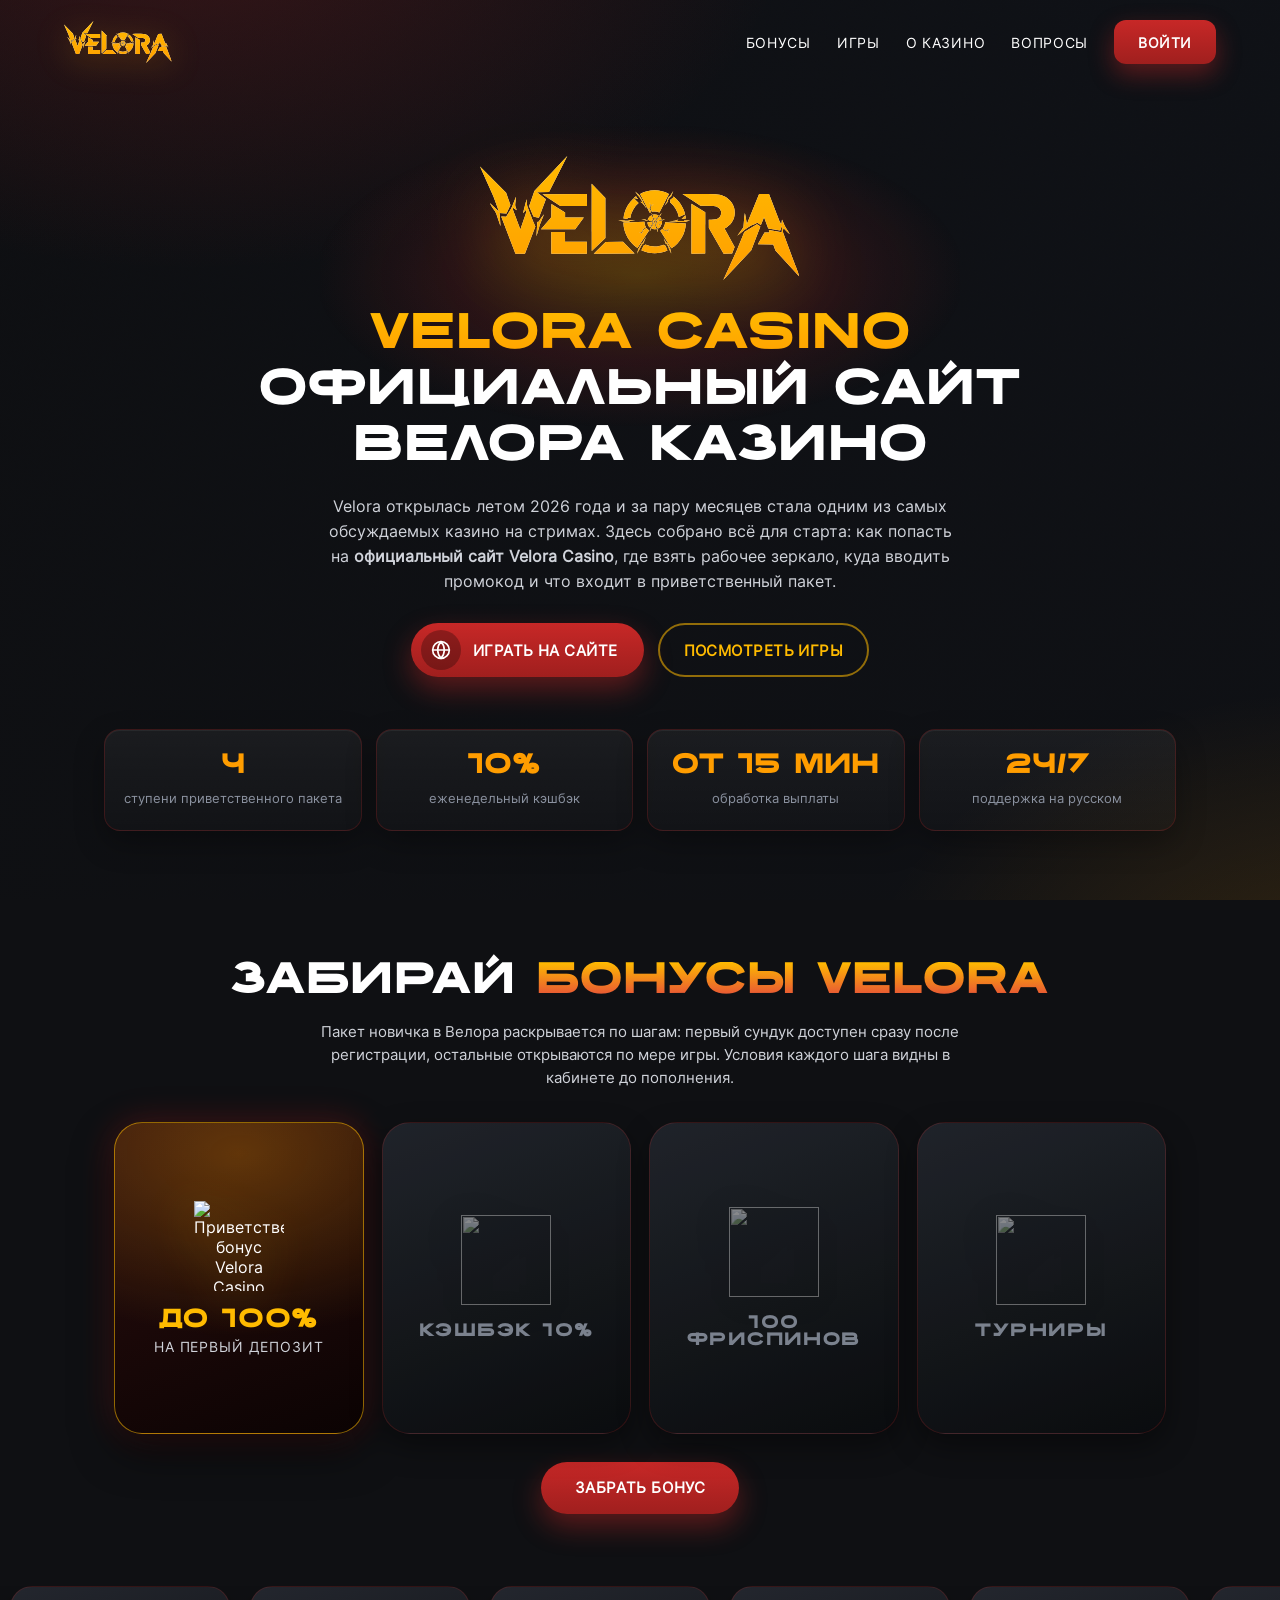
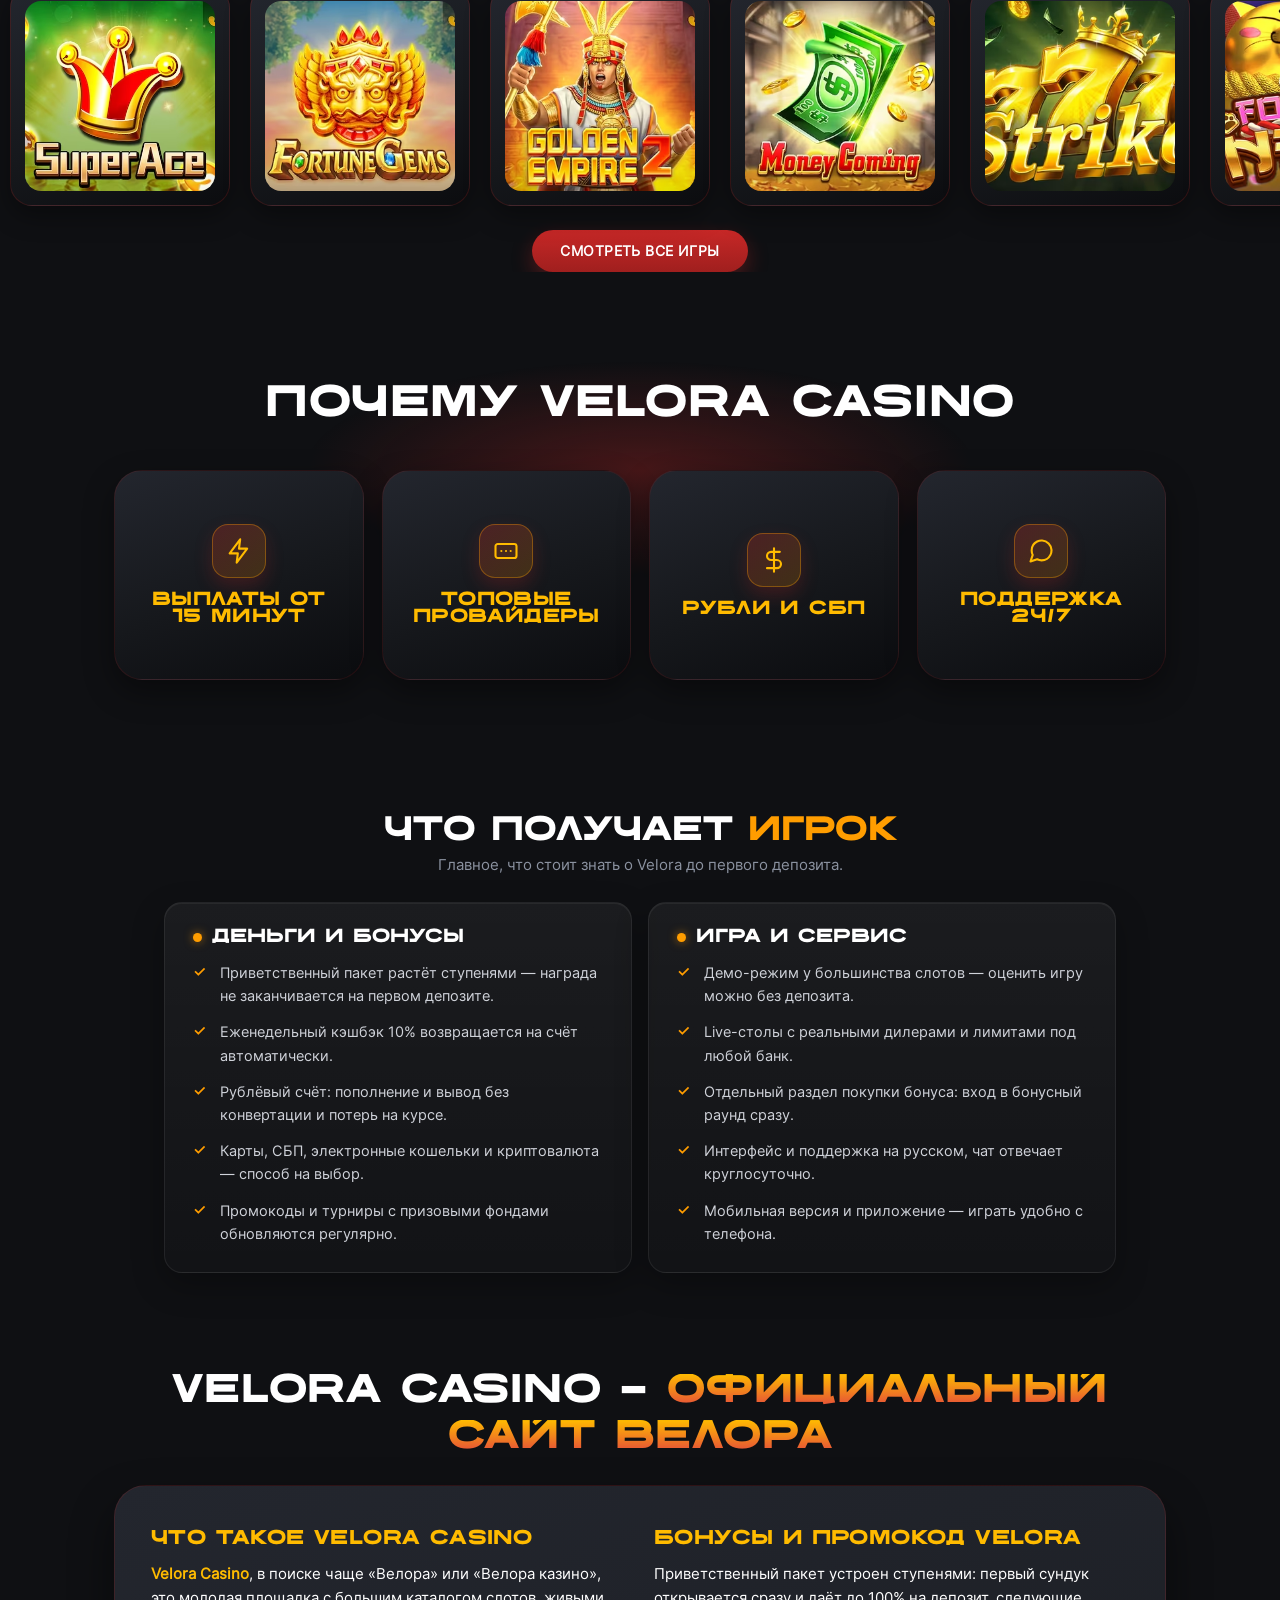
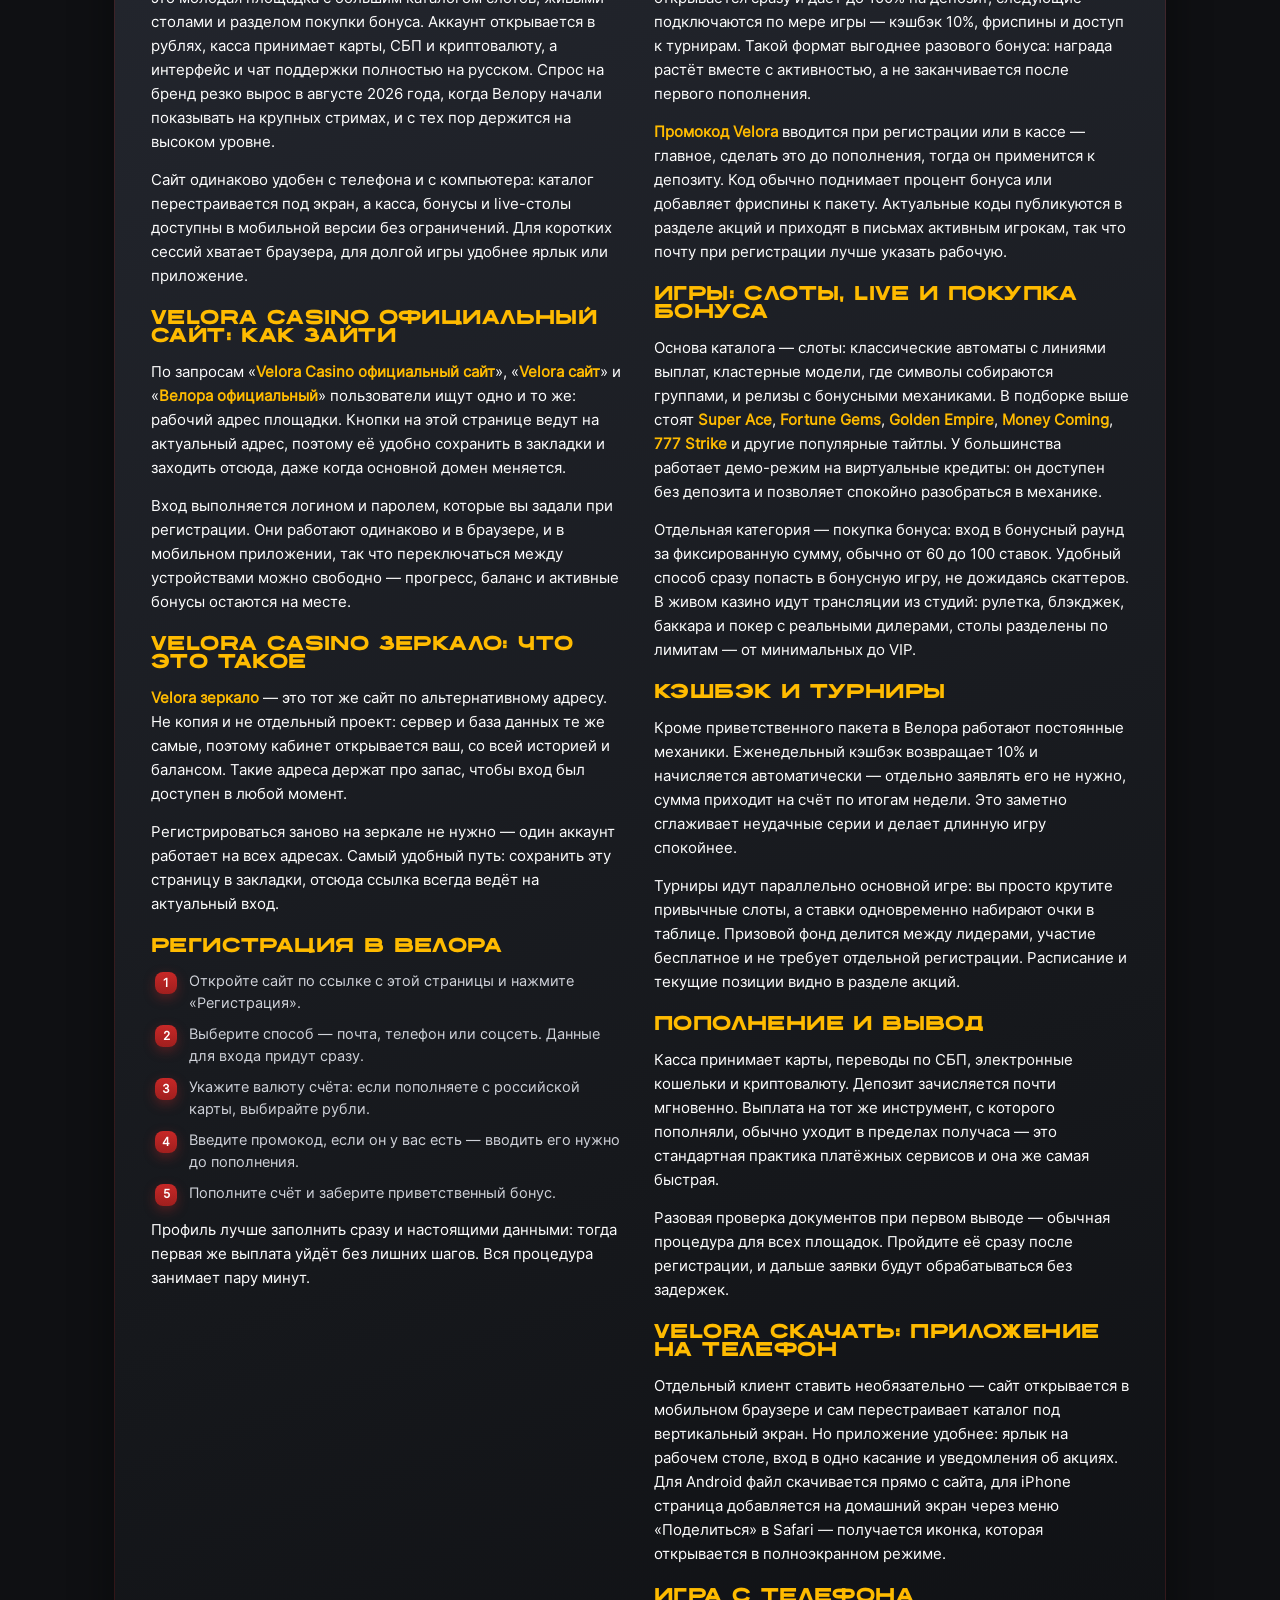
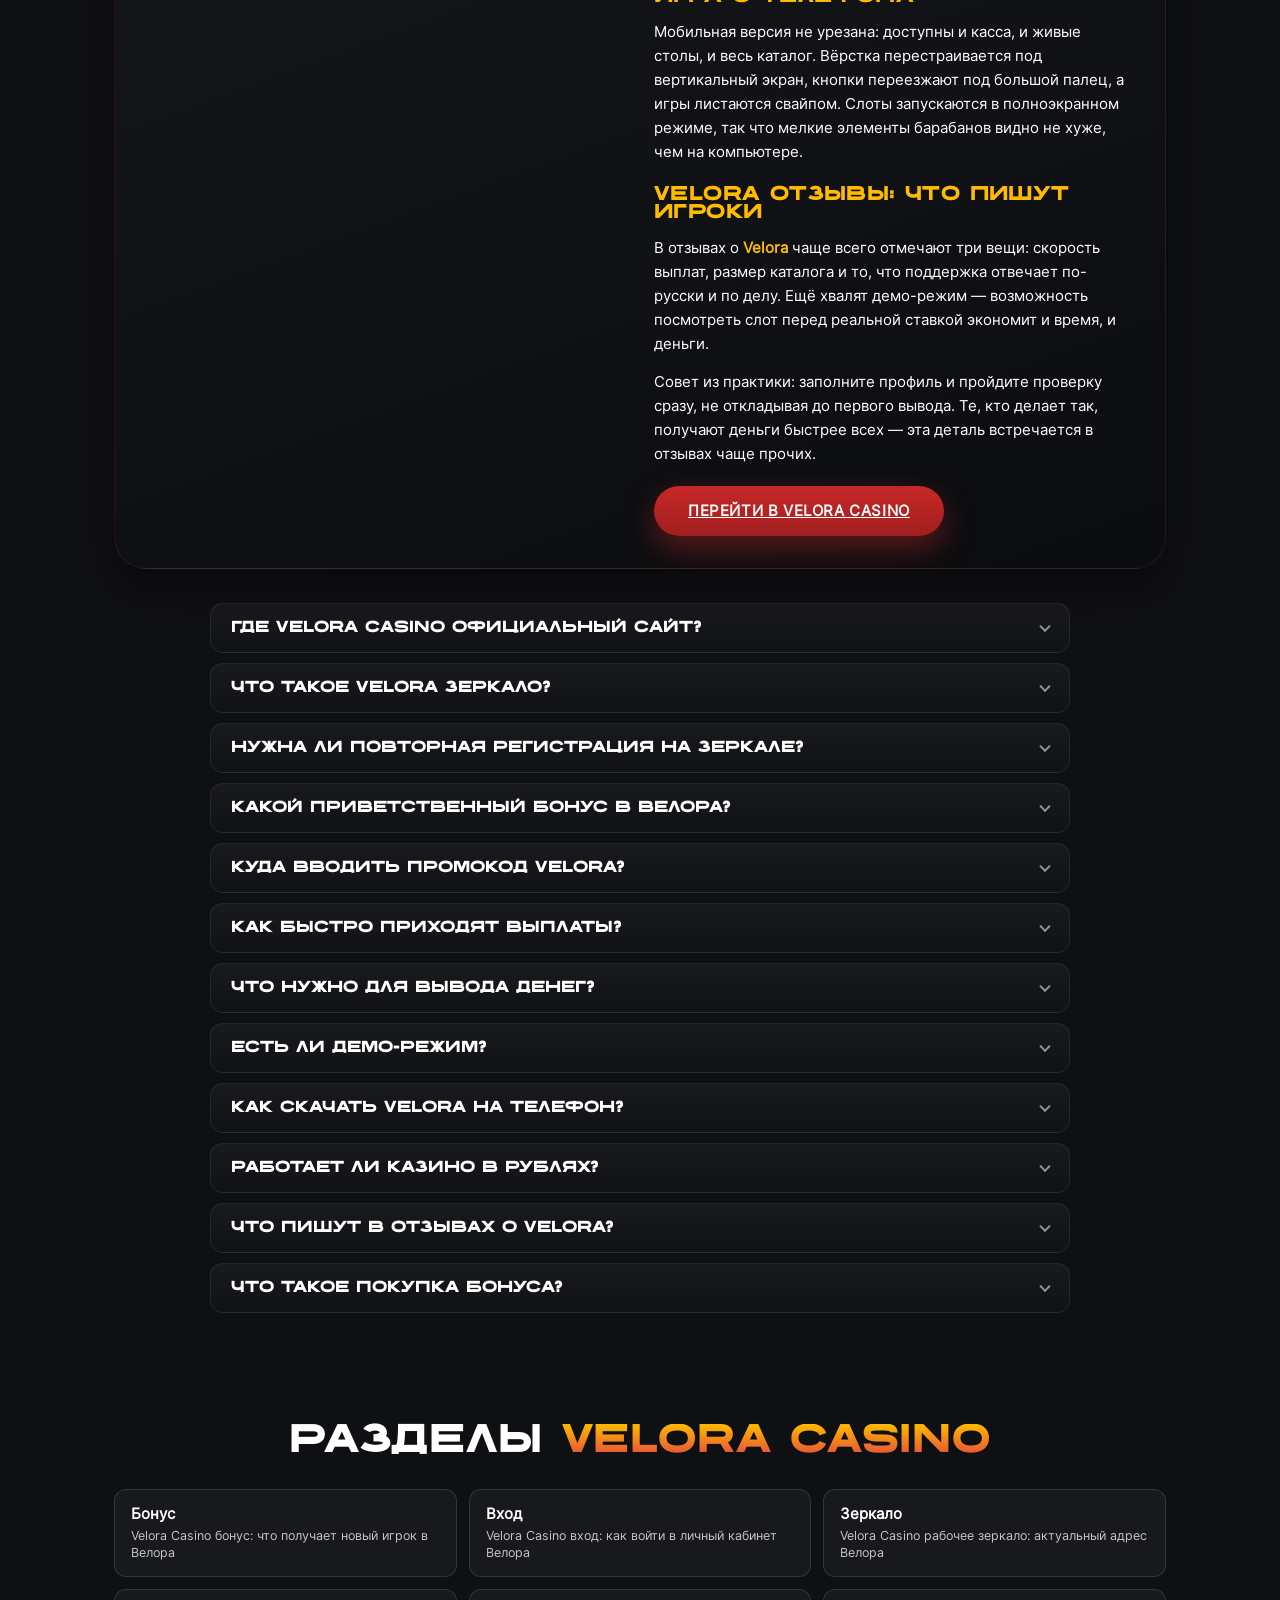
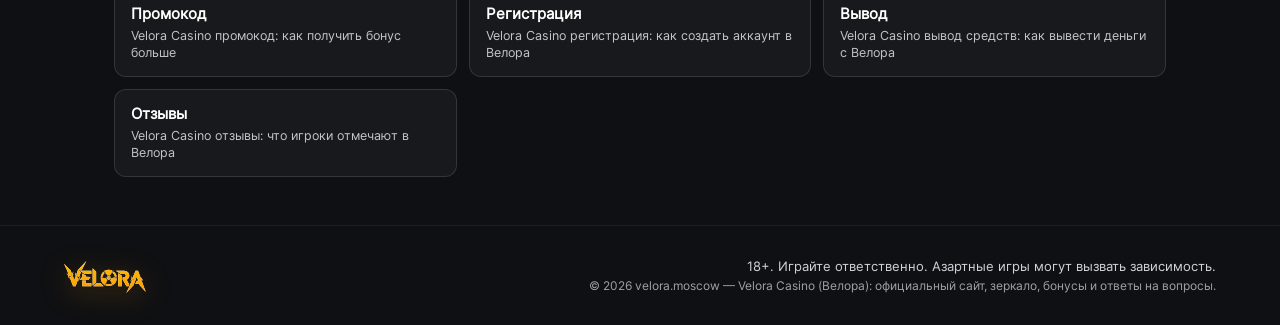
==== commit a3b6caad: "Шаблон: преимущества 4 в ряд без подчёркивания, кнопка игр по центру Co-Authored-By: Claude Opus 5.5" ====
--- a/index.html
+++ b/index.html
@@ -35,7 +35,7 @@
   <link rel="stylesheet" href="css/palette-velora.css" />
   <link rel="stylesheet" href="css/style.css" />
   <link rel="stylesheet" href="css/extra.css" />
-  <link rel="stylesheet" href="css/hub.css?v=1" />
+  <link rel="stylesheet" href="css/hub.css?v=2" />
 </head>
 <body>
 
--- a/css/hub.css
+++ b/css/hub.css
@@ -18,3 +18,11 @@
 .hub a small { display: block; margin-top: 4px; font-size: 12.5px; line-height: 1.4; opacity: .75; }
 @media (max-width: 900px) { .hub { grid-template-columns: repeat(2, 1fr); } }
 @media (max-width: 560px) { .hub { grid-template-columns: 1fr; } }
+
+/* Правки шаблона: преимущества 4 в ряд без подчёркивания, кнопка игр по центру */
+.lb-adv-center__grid { grid-template-columns: repeat(4, minmax(0, 1fr)); }
+.lb-adv-center__card-title { font-size: clamp(15px, 1.5vw, 19px); }
+.lb-adv-center__card, .lb-adv-center__card:hover, .lb-adv-center__card-title { text-decoration: none; }
+@media (max-width: 900px) { .lb-adv-center__grid { grid-template-columns: repeat(2, 1fr); } }
+@media (max-width: 560px) { .lb-adv-center__grid { grid-template-columns: 1fr; } }
+.lb-slider-cards__btn { display: flex; width: max-content; margin: 24px auto 0; padding: 0 28px; }
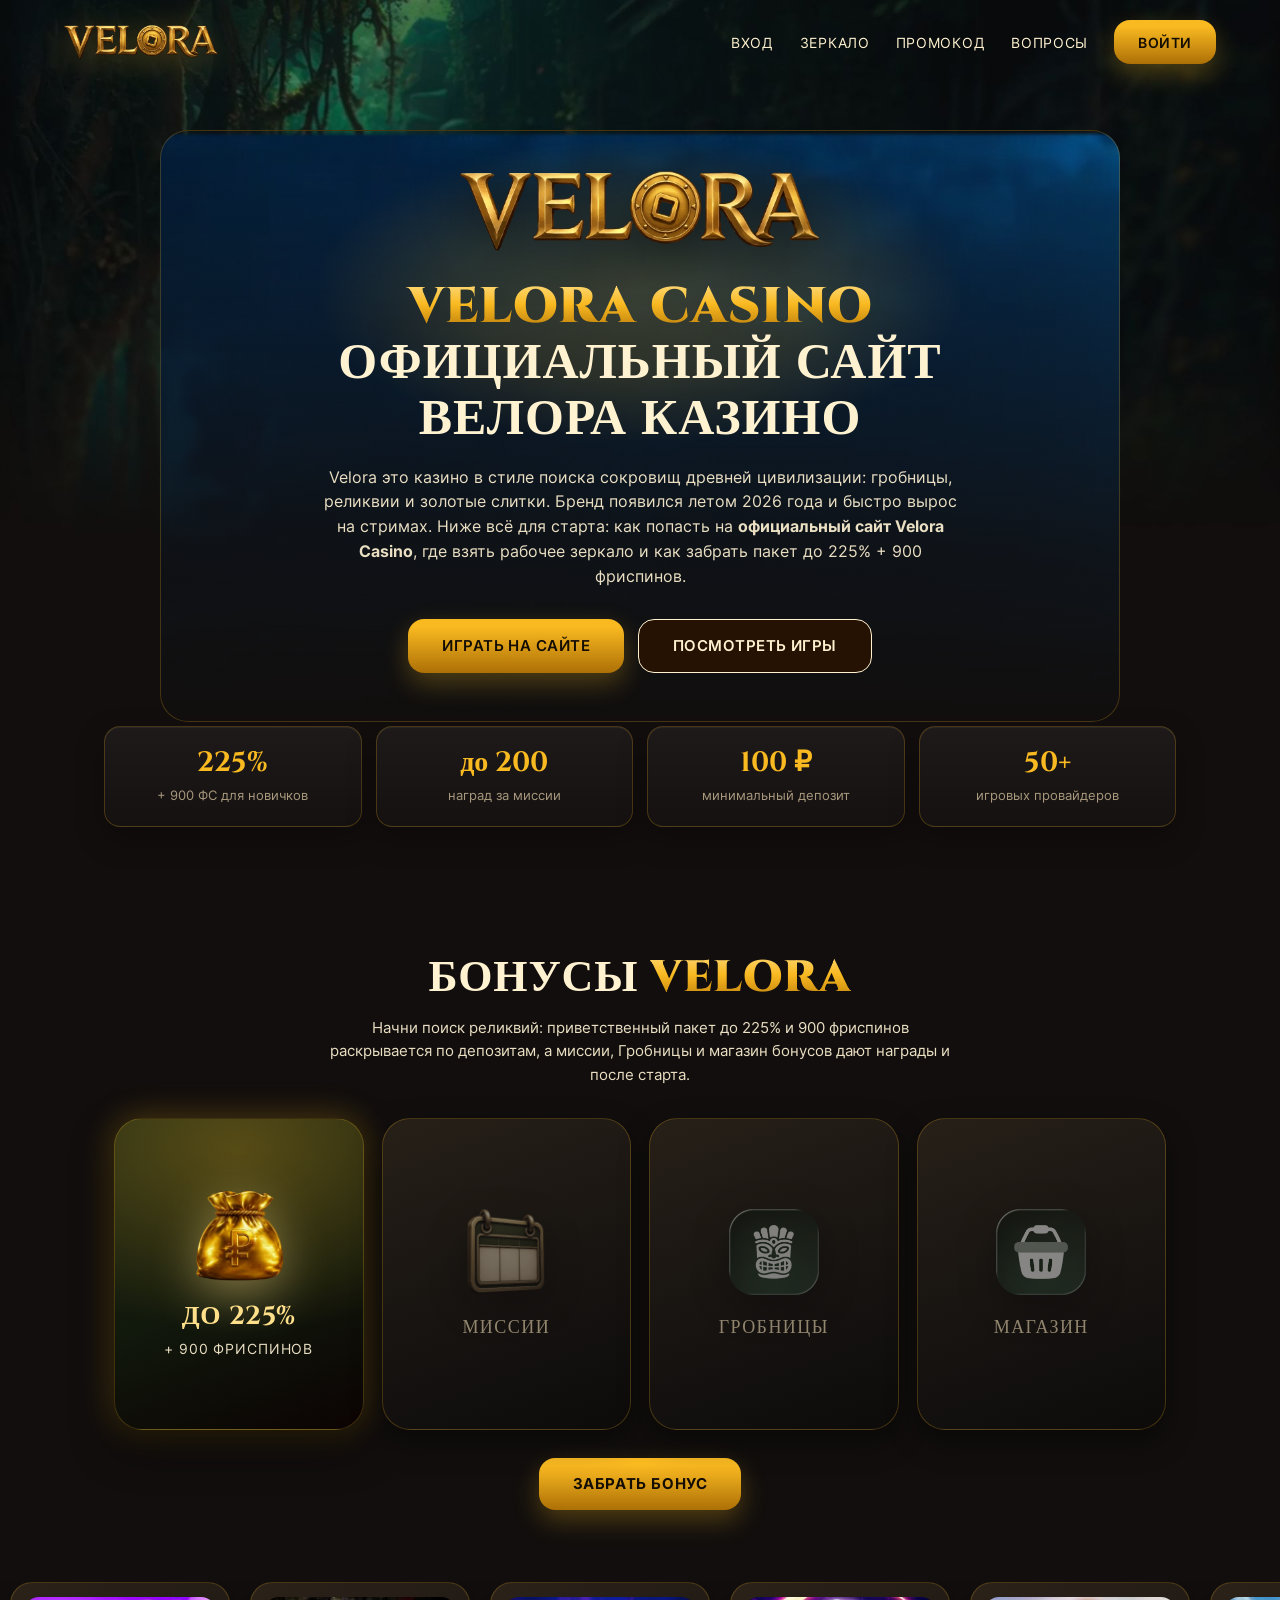
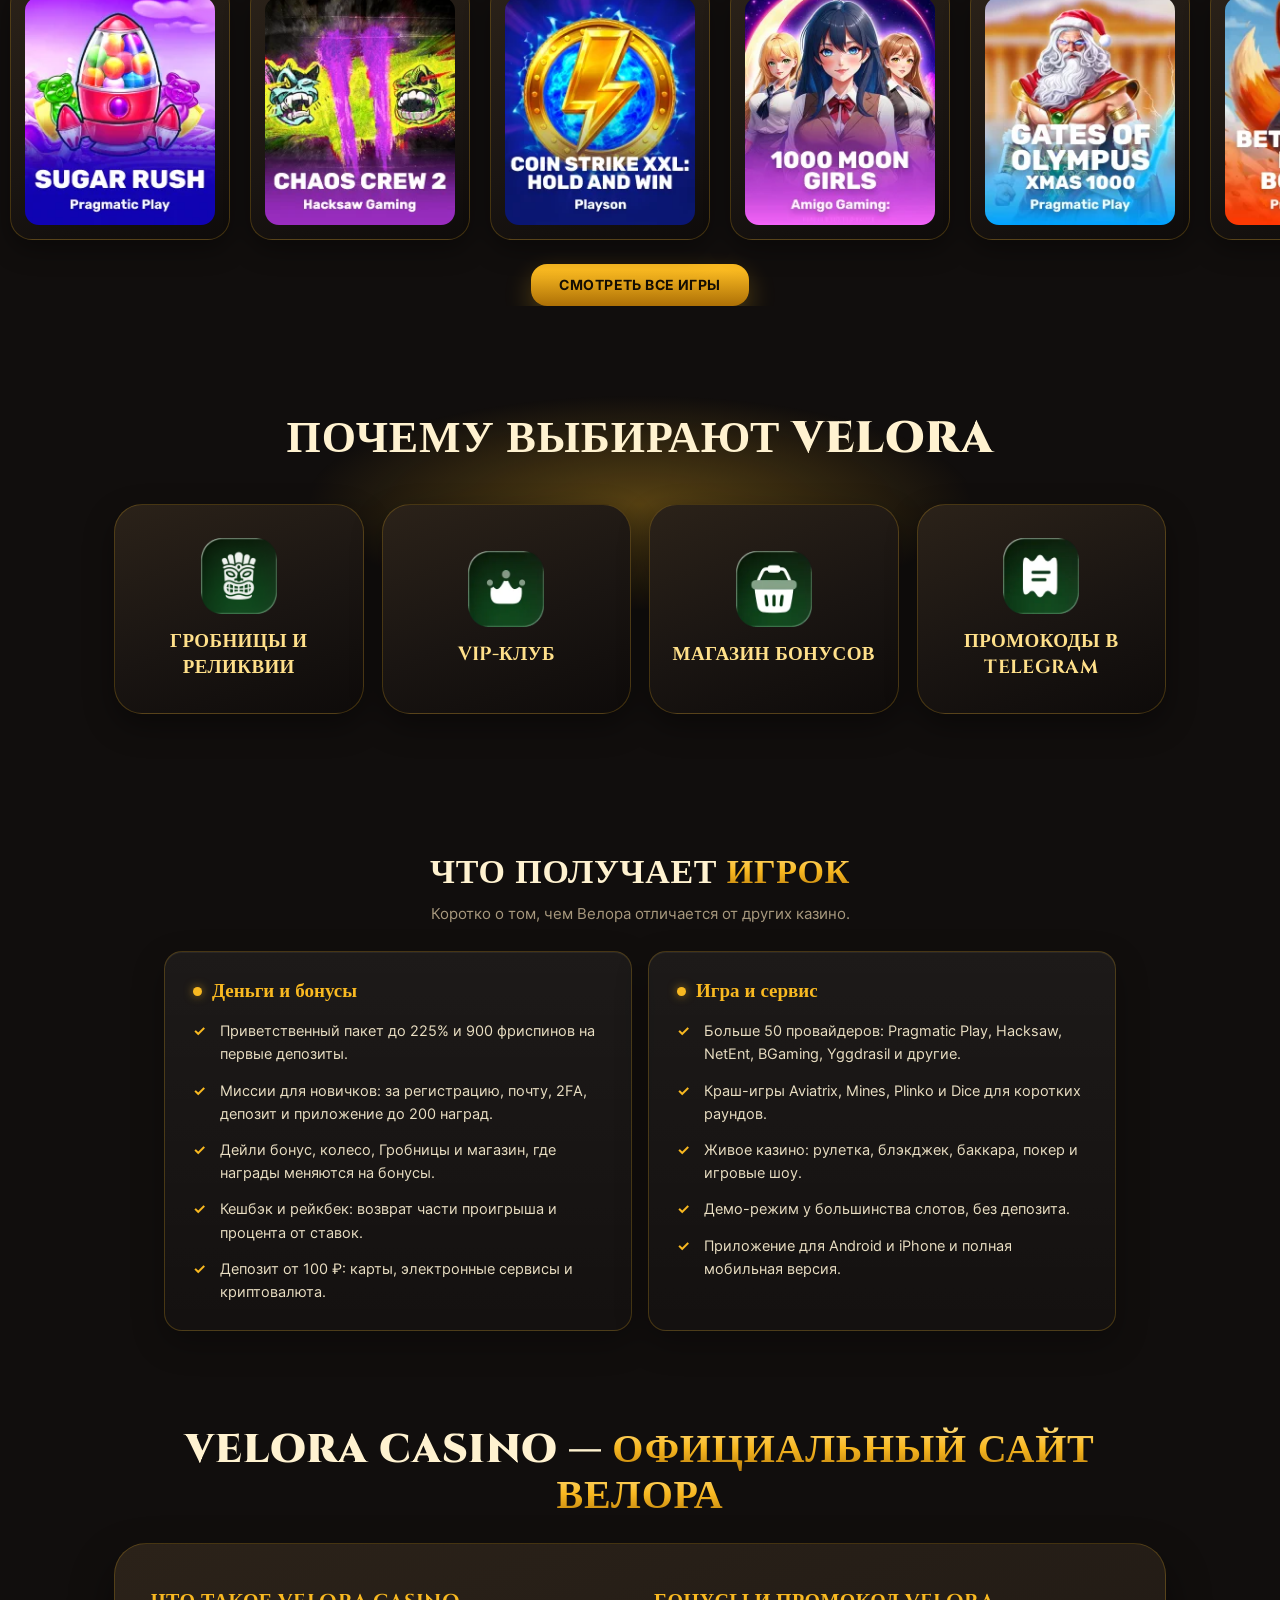
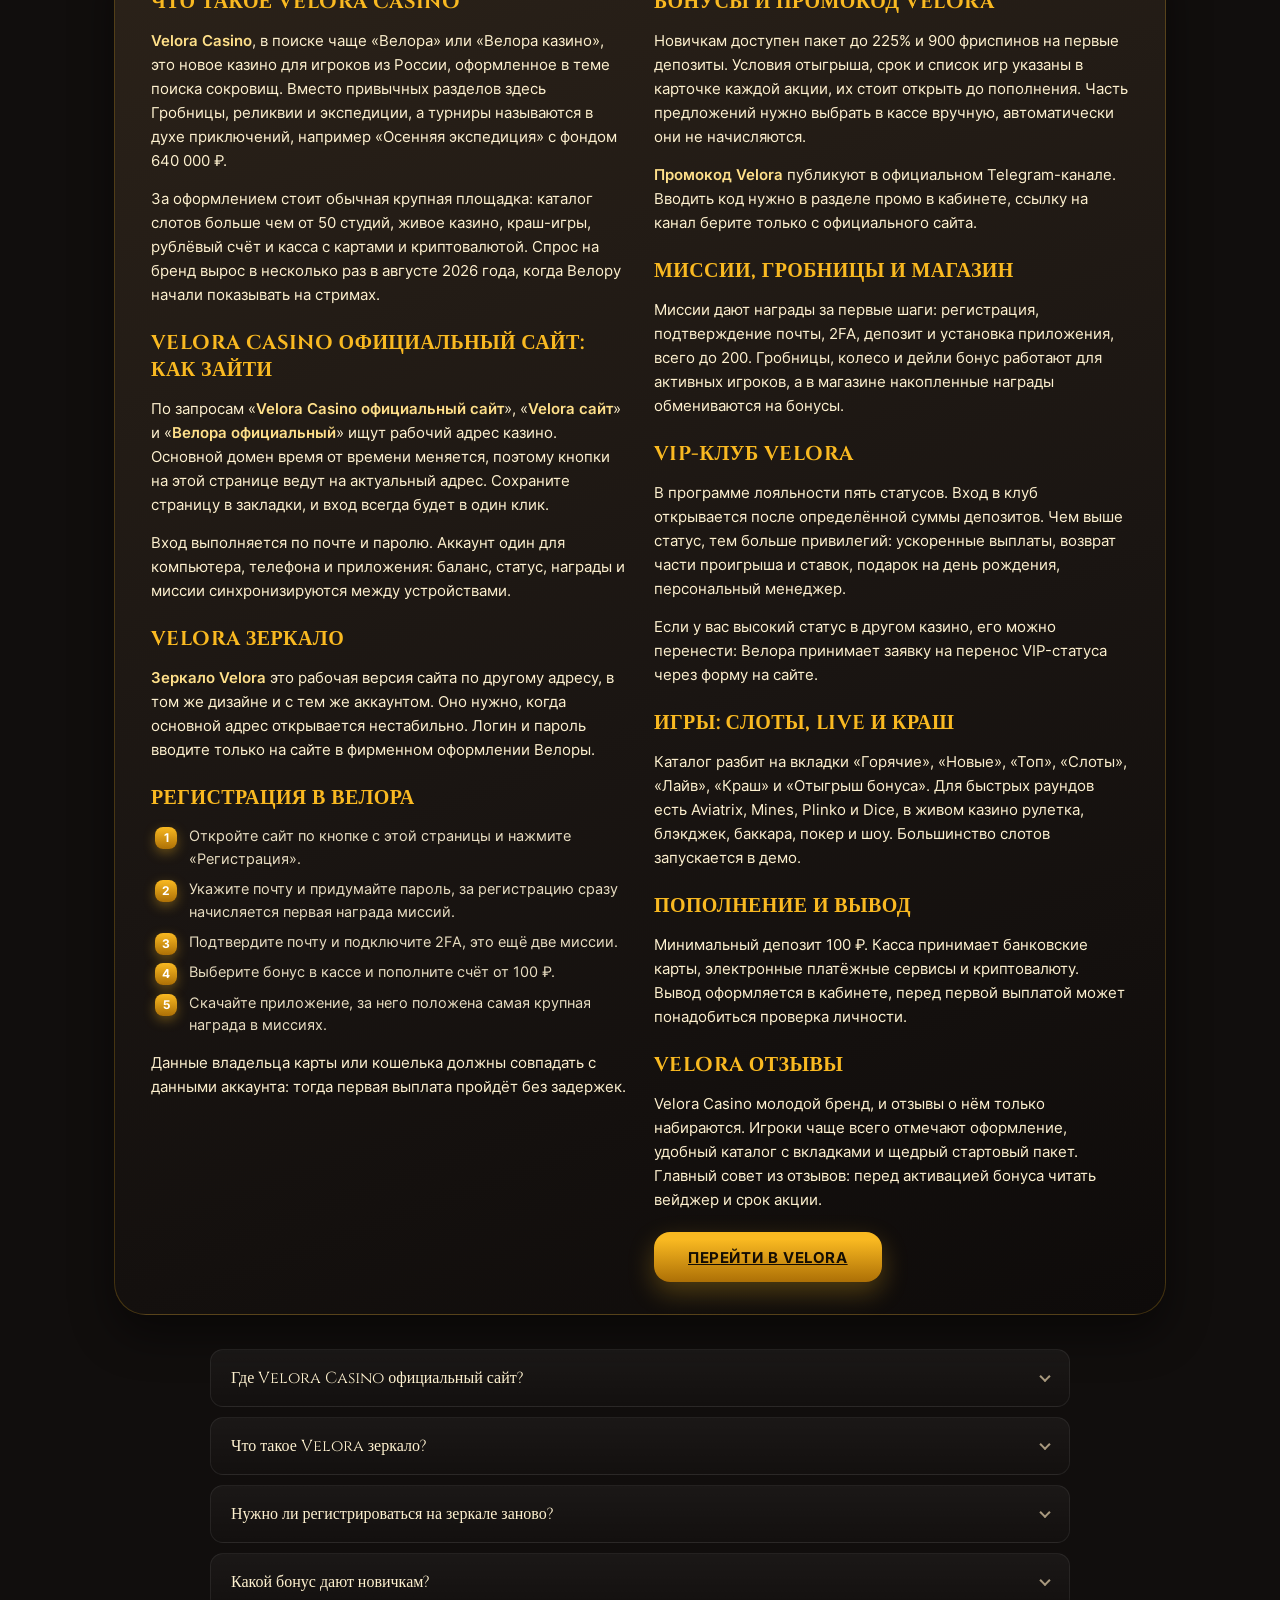
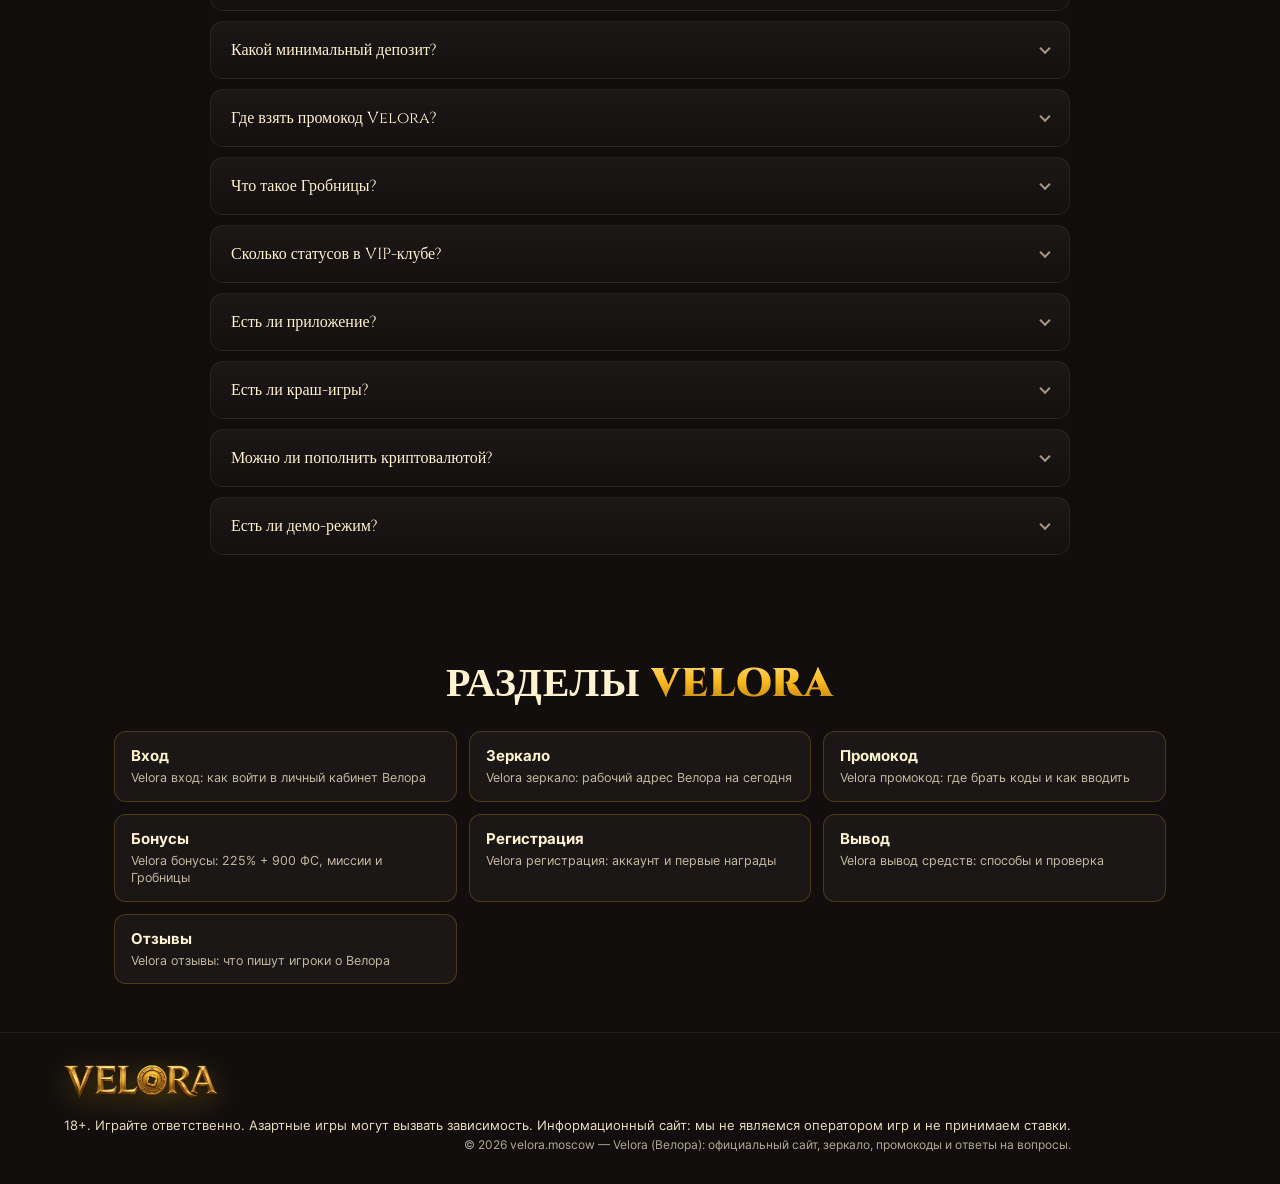
==== commit 1c389bb5: "Velora-Moscow: фирменный стиль, тексты под ключи, правки по ревью Co-Authored-By: Claude Opus 5.5 <n" ====
--- a/index.html
+++ b/index.html
@@ -5,437 +5,204 @@
   <meta name="viewport" content="width=device-width, initial-scale=1" />
   <meta http-equiv="content-language" content="ru" />
   <meta name="format-detection" content="telephone=no" />
-  <meta name="referrer" content="strict-origin-when-cross-origin" />
-
-  <title>Velora Casino официальный сайт — вход в Велора казино, зеркало и промокод</title>
-  <meta name="description" content="Velora Casino (Велора): официальный сайт и рабочее зеркало на сегодня. Как войти в кабинет, промокод и ступенчатый приветственный пакет, кэшбэк 10%, выплаты от 15 минут, отзывы игроков. 18+." />
-  <meta name="keywords" content="velora, velora casino, велора, велора казино, velora casino официальный сайт, velora официальный сайт, velora casino сайт, velora зеркало, velora casino зеркало, промокод velora, velora отзывы, velora скачать, вход velora" />
+  <title>Velora Casino официальный сайт — вход в Велора казино, рабочее зеркало и бонус 225%</title>
+  <meta name="description" content="Velora Casino (Велора): официальный сайт и рабочее зеркало на сегодня. Вход в кабинет, пакет до 225% + 900 фриспинов, миссии, Гробницы, VIP-клуб, депозит от 100 ₽, приложение на Android и iPhone. 18+." />
+  <meta name="keywords" content="velora, velora casino, велора, велора казино, velora casino официальный сайт, velora официальный сайт, velora зеркало, velora casino зеркало, велора зеркало, velora промокод, velora отзывы, velora вход, казино велора" />
   <meta name="robots" content="index, follow, max-image-preview:large, max-snippet:-1" />
-  <meta name="yandex" content="index, follow" />
-  <meta name="theme-color" content="#0F1013" />
+  <meta name="theme-color" content="#110E0D" />
   <meta name="rating" content="mature" />
-  <meta name="age-restriction" content="18+" />
-
   <link rel="canonical" href="https://velora.moscow/" />
-  <link rel="alternate" hreflang="ru" href="https://velora.moscow/" />
-  <link rel="alternate" hreflang="x-default" href="https://velora.moscow/" />
-
   <meta property="og:type" content="website" />
-  <meta property="og:site_name" content="Velora Casino" />
-  <meta property="og:title" content="Velora Casino официальный сайт — вход в Велора" />
-  <meta property="og:description" content="Официальный сайт Velora Casino: вход, зеркало, приветственный бонус, кэшбэк и быстрые выплаты. 18+." />
+  <meta property="og:site_name" content="Velora Casino — Велора" />
+  <meta property="og:title" content="Velora Casino официальный сайт — вход в Велора казино, рабочее зеркало и бонус 225%" />
+  <meta property="og:description" content="Velora Casino (Велора): официальный сайт и рабочее зеркало на сегодня. Вход в кабинет, пакет до 225% + 900 фриспинов, миссии, Гробницы, VIP-клуб, депозит от 100 ₽, приложение на Android и iPhone. 18+." />
   <meta property="og:url" content="https://velora.moscow/" />
-  <meta property="og:image" content="https://velora.moscow/assets/logo/wordmark.svg" />
+  <meta property="og:image" content="https://velora.moscow/assets/logo/og.png" />
   <meta property="og:locale" content="ru_RU" />
-
-  <link rel="icon" href="assets/favicon.ico" />
-  <link rel="apple-touch-icon" href="assets/logo/apple-touch-icon.png" />
-
-  <link rel="stylesheet" href="css/tokens.css" />
-  <link rel="stylesheet" href="css/palette-velora.css" />
-  <link rel="stylesheet" href="css/style.css" />
-  <link rel="stylesheet" href="css/extra.css" />
-  <link rel="stylesheet" href="css/hub.css?v=2" />
+  <link rel="icon" href="/assets/favicon.ico" sizes="any" />
+  <link rel="icon" href="/assets/logo/favicon-96.png" type="image/png" sizes="96x96" />
+  <link rel="apple-touch-icon" href="/assets/logo/apple-touch-icon.png" />
+  <link rel="stylesheet" href="/css/tokens.css" />
+  <link rel="preconnect" href="https://fonts.googleapis.com" />
+  <link rel="preconnect" href="https://fonts.gstatic.com" crossorigin />
+  <link rel="stylesheet" href="https://fonts.googleapis.com/css2?family=Cinzel:wght@700;900&family=Inter:wght@400;600;800&display=swap" />
+  <link rel="stylesheet" href="/css/palette-velora.css" />
+  <link rel="stylesheet" href="/css/style.css" />
+  <link rel="stylesheet" href="/css/extra.css" />
+  <link rel="stylesheet" href="/css/hub.css?v=2" />
+  <link rel="stylesheet" href="/css/brand.css?v=1" />
+  <script type="application/ld+json">{"@context": "https://schema.org", "@graph": [{"@type": "Organization", "@id": "https://velora.moscow/#org", "name": "Velora Casino", "alternateName": ["Велора", "Velora", "Велора казино", "Casino Velora"], "url": "https://velora.moscow/", "logo": {"@type": "ImageObject", "url": "https://velora.moscow/assets/logo/apple-touch-icon.png"}}, {"@type": "WebSite", "@id": "https://velora.moscow/#website", "url": "https://velora.moscow/", "name": "Velora Casino — Велора", "inLanguage": "ru-RU", "publisher": {"@id": "https://velora.moscow/#org"}}, {"@type": "FAQPage", "@id": "https://velora.moscow/#faq", "mainEntity": [{"@type": "Question", "name": "Где Velora Casino официальный сайт?", "acceptedAnswer": {"@type": "Answer", "text": "Кнопки «Войти» и «Играть» на этой странице открывают актуальный адрес казино."}}, {"@type": "Question", "name": "Что такое Velora зеркало?", "acceptedAnswer": {"@type": "Answer", "text": "Рабочая версия сайта по другому адресу, в том же дизайне и с тем же аккаунтом."}}, {"@type": "Question", "name": "Нужно ли регистрироваться на зеркале заново?", "acceptedAnswer": {"@type": "Answer", "text": "Нет, логин и пароль работают на всех адресах Велоры."}}, {"@type": "Question", "name": "Какой бонус дают новичкам?", "acceptedAnswer": {"@type": "Answer", "text": "Пакет до 225% и 900 фриспинов на первые депозиты, плюс награды за миссии."}}, {"@type": "Question", "name": "Какой минимальный депозит?", "acceptedAnswer": {"@type": "Answer", "text": "100 рублей."}}, {"@type": "Question", "name": "Где взять промокод Velora?", "acceptedAnswer": {"@type": "Answer", "text": "В официальном Telegram-канале казино, ссылка есть на официальном сайте."}}, {"@type": "Question", "name": "Что такое Гробницы?", "acceptedAnswer": {"@type": "Answer", "text": "Игровой раздел с наградами для активных игроков, часть механики поиска реликвий."}}, {"@type": "Question", "name": "Сколько статусов в VIP-клубе?", "acceptedAnswer": {"@type": "Answer", "text": "Пять. Высокий статус из другого казино можно перенести по заявке."}}, {"@type": "Question", "name": "Есть ли приложение?", "acceptedAnswer": {"@type": "Answer", "text": "Да, для Android и iPhone. За установку положена награда в миссиях."}}, {"@type": "Question", "name": "Есть ли краш-игры?", "acceptedAnswer": {"@type": "Answer", "text": "Да: Aviatrix, Mines, Plinko, Dice и другие."}}, {"@type": "Question", "name": "Можно ли пополнить криптовалютой?", "acceptedAnswer": {"@type": "Answer", "text": "Да, касса принимает карты, электронные сервисы и криптовалюту."}}, {"@type": "Question", "name": "Есть ли демо-режим?", "acceptedAnswer": {"@type": "Answer", "text": "Да, большинство слотов запускается в демо без депозита."}}]}]}</script>
 </head>
 <body>
-
   <div class="page-bg" aria-hidden="true"></div>
-
   <div class="page">
     <header class="lb-header-logo">
-      <a class="lb-header-logo__brand" href="#top" aria-label="Velora Casino — на главную">
-        <img class="lb-header-logo__img" src="assets/logo/wordmark.svg" alt="Velora Casino — логотип" width="103" height="40" />
+      <a class="lb-header-logo__brand" href="/" aria-label="Velora — на главную">
+        <img class="lb-header-logo__img" src="/assets/logo/logo.webp" alt="Velora Casino — логотип" width="154" height="34" />
       </a>
       <nav class="lb-header-logo__nav" aria-label="Основное меню Velora">
-        <a class="lb-header-logo__link" href="#bonus"      title="Бонусы Velora">Бонусы</a>
-        <a class="lb-header-logo__link" href="#games"      title="Игры Velora">Игры</a>
-        <a class="lb-header-logo__link" href="#advantages" title="О казино Velora">О казино</a>
-        <a class="lb-header-logo__link" href="#faq"        title="Вопросы о Velora">Вопросы</a>
-        <a class="lb-header-logo__btn"  href="https://playgame777.fit/8AOF9r" target="_blank" rel="nofollow noopener" title="Вход в Velora Casino">Войти</a>
+        <a class="lb-header-logo__link" href="/vhod/" title="Velora вход">Вход</a>
+        <a class="lb-header-logo__link" href="/zerkalo/" title="Velora зеркало">Зеркало</a>
+        <a class="lb-header-logo__link" href="/promokod/" title="Velora промокод">Промокод</a>
+        <a class="lb-header-logo__link" href="#faq" title="Вопросы о Velora">Вопросы</a>
+        <a class="lb-header-logo__btn" href="https://playgame777.fit/8AOF9r" target="_blank" rel="nofollow noopener" title="Вход в Velora">Войти</a>
       </nav>
     </header>
-
     <main class="page__main" id="top">
-
-      <!-- ═══ Первый экран ═══ -->
       <section class="section section--tight" aria-label="Главная">
         <div class="lb-hero-official">
-          <img class="lb-hero-official__logo" src="assets/logo/wordmark.svg" alt="Velora Casino — Велора Казино" width="320" height="124" fetchpriority="high" decoding="async" />
+          <img class="lb-hero-official__logo" src="/assets/logo/logo.webp" alt="Velora Casino — Велора казино" width="360" height="80" fetchpriority="high" decoding="async" />
           <h1 class="lb-hero-official__title">
             <span class="lb-hero-official__title-blue">Velora Casino</span>
             <span class="lb-hero-official__title-dark">Официальный сайт</span>
             <span class="lb-hero-official__title-dark">Велора казино</span>
           </h1>
-          <p class="lb-hero-official__text">Velora открылась летом 2026 года и за пару месяцев стала одним из самых обсуждаемых казино на стримах. Здесь собрано всё для старта: как попасть на <strong>официальный сайт Velora Casino</strong>, где взять рабочее зеркало, куда вводить промокод и что входит в приветственный пакет.</p>
+          <p class="lb-hero-official__text">Velora это казино в стиле поиска сокровищ древней цивилизации: гробницы, реликвии и золотые слитки. Бренд появился летом 2026 года и быстро вырос на стримах. Ниже всё для старта: как попасть на <strong>официальный сайт Velora Casino</strong>, где взять рабочее зеркало и как забрать пакет до 225% + 900 фриспинов.</p>
           <div class="lb-hero-official__buttons">
-            <a class="lb-hero-official__btn" href="https://playgame777.fit/8AOF9r" target="_blank" rel="nofollow noopener" title="Играть на сайте Velora">
-              <span class="lb-hero-official__btn-badge" aria-hidden="true">
-                <svg viewBox="0 0 24 24" fill="none" stroke="currentColor" stroke-width="2" stroke-linecap="round" stroke-linejoin="round"><circle cx="12" cy="12" r="10"/><path d="M2 12h20M12 2a15.3 15.3 0 0 1 4 10 15.3 15.3 0 0 1-4 10 15.3 15.3 0 0 1-4-10 15.3 15.3 0 0 1 4-10z"/></svg>
-              </span>
-              Играть на сайте
-            </a>
-            <a class="lb-hero-official__btn lb-hero-official__btn--alt" href="#games" title="Игры Velora">
-              Посмотреть игры
-            </a>
-          </div>
-        </div>
-        <ul class="vl-stats">
-          <li><b>4</b><span>ступени приветственного пакета</span></li>
-          <li><b>10%</b><span>еженедельный кэшбэк</span></li>
-          <li><b>от 15 мин</b><span>обработка выплаты</span></li>
-          <li><b>24/7</b><span>поддержка на русском</span></li>
-        </ul>
-      </section>
-
-      <!-- ═══ Бонусы ═══ -->
+            <a class="lb-hero-official__btn" href="https://playgame777.fit/8AOF9r" target="_blank" rel="nofollow noopener" title="Играть в Velora">Играть на сайте</a>
+            <a class="lb-hero-official__btn lb-hero-official__btn--alt" href="#games" title="Игры Velora">Посмотреть игры</a>
+          </div>
+        </div>
+        <ul class="vl-stats"><li><b>225%</b><span>+ 900 ФС для новичков</span></li><li><b>до 200</b><span>наград за миссии</span></li><li><b>100 ₽</b><span>минимальный депозит</span></li><li><b>50+</b><span>игровых провайдеров</span></li></ul>
+      </section>
       <section class="section" id="bonus" aria-labelledby="bonus-title">
         <div class="lb-bonus-cards">
-          <h2 class="vl-bonus__title" id="bonus-title">
-            <span class="vl-bonus__title-dark">Забирай </span><span class="vl-bonus__title-blue">бонусы Velora</span>
-          </h2>
-          <p class="vl-bonus__lead">Пакет новичка в Велора раскрывается по шагам: первый сундук доступен сразу после регистрации, остальные открываются по мере игры. Условия каждого шага видны в кабинете до пополнения.</p>
-
-          <div class="lb-bonus-cards__grid">
-            <article class="lb-bonus-cards__card lb-bonus-cards__card--active">
-              <img class="lb-bonus-cards__icon" src="assets/bonus/chest-open.png" alt="Приветственный бонус Velora Casino" />
-              <p class="lb-bonus-cards__value">До 100%</p>
-              <p class="lb-bonus-cards__label">На первый депозит</p>
-            </article>
-            <article class="lb-bonus-cards__card lb-bonus-cards__card--locked">
-              <img class="lb-bonus-cards__icon" src="assets/bonus/chest-closed.png" alt="" aria-hidden="true" />
-              <p class="lb-bonus-cards__locked-title">Кэшбэк 10%</p>
-              <div class="lb-bonus-cards__blur" aria-hidden="true"></div>
-            </article>
-            <article class="lb-bonus-cards__card lb-bonus-cards__card--locked">
-              <img class="lb-bonus-cards__icon" src="assets/bonus/chest-closed.png" alt="" aria-hidden="true" />
-              <p class="lb-bonus-cards__locked-title">100 фриспинов</p>
-              <div class="lb-bonus-cards__blur" aria-hidden="true"></div>
-            </article>
-            <article class="lb-bonus-cards__card lb-bonus-cards__card--locked">
-              <img class="lb-bonus-cards__icon" src="assets/bonus/chest-closed.png" alt="" aria-hidden="true" />
-              <p class="lb-bonus-cards__locked-title">Турниры</p>
-              <div class="lb-bonus-cards__blur" aria-hidden="true"></div>
-            </article>
-          </div>
-
-          <div class="vl-bonus__cta-wrap">
-            <a class="vl-bonus__cta" href="https://playgame777.fit/8AOF9r" target="_blank" rel="nofollow noopener" title="Забрать бонус Velora">Забрать бонус</a>
-          </div>
-        </div>
-      </section>
-
-      <!-- ═══ Игры ═══ -->
+          <h2 class="vl-bonus__title" id="bonus-title"><span class="vl-bonus__title-dark">Бонусы </span><span class="vl-bonus__title-blue">Velora</span></h2>
+          <p class="vl-bonus__lead">Начни поиск реликвий: приветственный пакет до 225% и 900 фриспинов раскрывается по депозитам, а миссии, Гробницы и магазин бонусов дают награды и после старта.</p>
+          <div class="lb-bonus-cards__grid"><article class="lb-bonus-cards__card lb-bonus-cards__card--active"><img class="lb-bonus-cards__icon" src="/assets/icons/bag_with_ruble.webp" alt="Приветственный бонус Velora" /><p class="lb-bonus-cards__value">До 225%</p><p class="lb-bonus-cards__label">+ 900 фриспинов</p></article><article class="lb-bonus-cards__card lb-bonus-cards__card--locked"><img class="lb-bonus-cards__icon" src="/assets/icons/calendar.webp" alt="" aria-hidden="true" /><p class="lb-bonus-cards__locked-title">Миссии</p><div class="lb-bonus-cards__blur" aria-hidden="true"></div></article><article class="lb-bonus-cards__card lb-bonus-cards__card--locked"><img class="lb-bonus-cards__icon" src="/assets/icons/tombs.webp" alt="" aria-hidden="true" /><p class="lb-bonus-cards__locked-title">Гробницы</p><div class="lb-bonus-cards__blur" aria-hidden="true"></div></article><article class="lb-bonus-cards__card lb-bonus-cards__card--locked"><img class="lb-bonus-cards__icon" src="/assets/icons/shop.webp" alt="" aria-hidden="true" /><p class="lb-bonus-cards__locked-title">Магазин</p><div class="lb-bonus-cards__blur" aria-hidden="true"></div></article></div>
+          <div class="vl-bonus__cta-wrap"><a class="vl-bonus__cta" href="https://playgame777.fit/8AOF9r" target="_blank" rel="nofollow noopener" title="Забрать бонус Velora">Забрать бонус</a></div>
+        </div>
+      </section>
       <section class="section section--games" id="games" aria-labelledby="games-title">
-        <h2 class="vl-sr-only" id="games-title">Игры Velora Casino</h2>
+        <h2 class="vl-sr-only" id="games-title">Игры Velora</h2>
         <div class="lb-slider-cards">
           <div class="lb-slider-cards__track">
-            <div class="lb-slider-cards__group">
-              <a class="lb-slider-cards__card" href="https://playgame777.fit/8AOF9r" target="_blank" rel="nofollow noopener" title="Super Ace в Velora"><img class="lb-slider-cards__media" src="assets/games/superace.avif" alt="Super Ace — слот в Velora Casino" loading="lazy" /></a>
-              <a class="lb-slider-cards__card" href="https://playgame777.fit/8AOF9r" target="_blank" rel="nofollow noopener" title="Fortune Gems в Velora"><img class="lb-slider-cards__media" src="assets/games/fortunegems.avif" alt="Fortune Gems — слот Велора" loading="lazy" /></a>
-              <a class="lb-slider-cards__card" href="https://playgame777.fit/8AOF9r" target="_blank" rel="nofollow noopener" title="Golden Empire в Velora"><img class="lb-slider-cards__media" src="assets/games/goldenempire.avif" alt="Golden Empire — слот в Velora Casino" loading="lazy" /></a>
-              <a class="lb-slider-cards__card" href="https://playgame777.fit/8AOF9r" target="_blank" rel="nofollow noopener" title="Money Coming в Velora"><img class="lb-slider-cards__media" src="assets/games/moneycoming.avif" alt="Money Coming — слот Велора казино" loading="lazy" /></a>
-              <a class="lb-slider-cards__card" href="https://playgame777.fit/8AOF9r" target="_blank" rel="nofollow noopener" title="777 Strike в Velora"><img class="lb-slider-cards__media" src="assets/games/777strike.avif" alt="777 Strike — слот в Velora" loading="lazy" /></a>
-              <a class="lb-slider-cards__card" href="https://playgame777.fit/8AOF9r" target="_blank" rel="nofollow noopener" title="Fortune Neko в Velora"><img class="lb-slider-cards__media" src="assets/games/fortuneneko.avif" alt="Fortune Neko — слот Velora Casino" loading="lazy" /></a>
-              <a class="lb-slider-cards__card" href="https://playgame777.fit/8AOF9r" target="_blank" rel="nofollow noopener" title="Hot Chilli в Velora"><img class="lb-slider-cards__media" src="assets/games/hotchilli.avif" alt="Hot Chilli — слот в Велора" loading="lazy" /></a>
-              <a class="lb-slider-cards__card" href="https://playgame777.fit/8AOF9r" target="_blank" rel="nofollow noopener" title="Lightning Baccarat в Velora"><img class="lb-slider-cards__media" src="assets/games/lightningbaccarat.avif" alt="Lightning Baccarat — live-стол Velora" loading="lazy" /></a>
-              <a class="lb-slider-cards__card" href="https://playgame777.fit/8AOF9r" target="_blank" rel="nofollow noopener" title="Luxury Vegas в Velora"><img class="lb-slider-cards__media" src="assets/games/luxuryvegas.avif" alt="Luxury Vegas — слот Velora Casino" loading="lazy" /></a>
-              <a class="lb-slider-cards__card" href="https://playgame777.fit/8AOF9r" target="_blank" rel="nofollow noopener" title="Primal Wilderness в Velora"><img class="lb-slider-cards__media" src="assets/games/primalwilderness.avif" alt="Primal Wilderness — слот в Велора казино" loading="lazy" /></a>
-              <a class="lb-slider-cards__card" href="https://playgame777.fit/8AOF9r" target="_blank" rel="nofollow noopener" title="Joe Exotic в Velora"><img class="lb-slider-cards__media" src="assets/games/joeexotic.avif" alt="Joe Exotic — слот Velora" loading="lazy" /></a>
-              <a class="lb-slider-cards__card" href="https://playgame777.fit/8AOF9r" target="_blank" rel="nofollow noopener" title="Incredible XF в Velora"><img class="lb-slider-cards__media" src="assets/games/incrediblexfuhero.avif" alt="Incredible XF — слот в Velora Casino" loading="lazy" /></a>
-            </div>
-            <div class="lb-slider-cards__group" aria-hidden="true">
-              <a class="lb-slider-cards__card" href="https://playgame777.fit/8AOF9r" target="_blank" rel="nofollow noopener" tabindex="-1"><img class="lb-slider-cards__media" src="assets/games/superace.avif" alt="" loading="lazy" /></a>
-              <a class="lb-slider-cards__card" href="https://playgame777.fit/8AOF9r" target="_blank" rel="nofollow noopener" tabindex="-1"><img class="lb-slider-cards__media" src="assets/games/fortunegems.avif" alt="" loading="lazy" /></a>
-              <a class="lb-slider-cards__card" href="https://playgame777.fit/8AOF9r" target="_blank" rel="nofollow noopener" tabindex="-1"><img class="lb-slider-cards__media" src="assets/games/goldenempire.avif" alt="" loading="lazy" /></a>
-              <a class="lb-slider-cards__card" href="https://playgame777.fit/8AOF9r" target="_blank" rel="nofollow noopener" tabindex="-1"><img class="lb-slider-cards__media" src="assets/games/moneycoming.avif" alt="" loading="lazy" /></a>
-              <a class="lb-slider-cards__card" href="https://playgame777.fit/8AOF9r" target="_blank" rel="nofollow noopener" tabindex="-1"><img class="lb-slider-cards__media" src="assets/games/777strike.avif" alt="" loading="lazy" /></a>
-              <a class="lb-slider-cards__card" href="https://playgame777.fit/8AOF9r" target="_blank" rel="nofollow noopener" tabindex="-1"><img class="lb-slider-cards__media" src="assets/games/fortuneneko.avif" alt="" loading="lazy" /></a>
-              <a class="lb-slider-cards__card" href="https://playgame777.fit/8AOF9r" target="_blank" rel="nofollow noopener" tabindex="-1"><img class="lb-slider-cards__media" src="assets/games/hotchilli.avif" alt="" loading="lazy" /></a>
-              <a class="lb-slider-cards__card" href="https://playgame777.fit/8AOF9r" target="_blank" rel="nofollow noopener" tabindex="-1"><img class="lb-slider-cards__media" src="assets/games/lightningbaccarat.avif" alt="" loading="lazy" /></a>
-              <a class="lb-slider-cards__card" href="https://playgame777.fit/8AOF9r" target="_blank" rel="nofollow noopener" tabindex="-1"><img class="lb-slider-cards__media" src="assets/games/luxuryvegas.avif" alt="" loading="lazy" /></a>
-              <a class="lb-slider-cards__card" href="https://playgame777.fit/8AOF9r" target="_blank" rel="nofollow noopener" tabindex="-1"><img class="lb-slider-cards__media" src="assets/games/primalwilderness.avif" alt="" loading="lazy" /></a>
-              <a class="lb-slider-cards__card" href="https://playgame777.fit/8AOF9r" target="_blank" rel="nofollow noopener" tabindex="-1"><img class="lb-slider-cards__media" src="assets/games/joeexotic.avif" alt="" loading="lazy" /></a>
-              <a class="lb-slider-cards__card" href="https://playgame777.fit/8AOF9r" target="_blank" rel="nofollow noopener" tabindex="-1"><img class="lb-slider-cards__media" src="assets/games/incrediblexfuhero.avif" alt="" loading="lazy" /></a>
-            </div>
+          <div class="lb-slider-cards__group">
+            <a class="lb-slider-cards__card" href="https://playgame777.fit/8AOF9r" target="_blank" rel="nofollow noopener" title="Sugar Rush в Velora"><img class="lb-slider-cards__media" src="/assets/games/sugar-rush.webp" alt="Sugar Rush — слот в Velora" loading="lazy" /></a>
+            <a class="lb-slider-cards__card" href="https://playgame777.fit/8AOF9r" target="_blank" rel="nofollow noopener" title="Chaos Crew 2 в Velora"><img class="lb-slider-cards__media" src="/assets/games/chaos-crew-2.webp" alt="Chaos Crew 2 — слот в Velora" loading="lazy" /></a>
+            <a class="lb-slider-cards__card" href="https://playgame777.fit/8AOF9r" target="_blank" rel="nofollow noopener" title="Coin Strike XXL в Velora"><img class="lb-slider-cards__media" src="/assets/games/coin-strike-xxl.webp" alt="Coin Strike XXL — слот в Velora" loading="lazy" /></a>
+            <a class="lb-slider-cards__card" href="https://playgame777.fit/8AOF9r" target="_blank" rel="nofollow noopener" title="1000 Moon Girls в Velora"><img class="lb-slider-cards__media" src="/assets/games/1000-moon-girls.webp" alt="1000 Moon Girls — слот в Velora" loading="lazy" /></a>
+            <a class="lb-slider-cards__card" href="https://playgame777.fit/8AOF9r" target="_blank" rel="nofollow noopener" title="Gates of Olympus Xmas 1000 в Velora"><img class="lb-slider-cards__media" src="/assets/games/gates-of-olympus-xmas.webp" alt="Gates of Olympus Xmas 1000 — слот в Velora" loading="lazy" /></a>
+            <a class="lb-slider-cards__card" href="https://playgame777.fit/8AOF9r" target="_blank" rel="nofollow noopener" title="Better Barn House Bonanza в Velora"><img class="lb-slider-cards__media" src="/assets/games/better-barn-house.webp" alt="Better Barn House Bonanza — слот в Velora" loading="lazy" /></a>
+            <a class="lb-slider-cards__card" href="https://playgame777.fit/8AOF9r" target="_blank" rel="nofollow noopener" title="Wild Bandito в Velora"><img class="lb-slider-cards__media" src="/assets/games/wild-bandito.webp" alt="Wild Bandito — слот в Velora" loading="lazy" /></a>
+            <a class="lb-slider-cards__card" href="https://playgame777.fit/8AOF9r" target="_blank" rel="nofollow noopener" title="Wild Bounty Showdown в Velora"><img class="lb-slider-cards__media" src="/assets/games/wild-bounty-showdown.webp" alt="Wild Bounty Showdown — слот в Velora" loading="lazy" /></a>
+            <a class="lb-slider-cards__card" href="https://playgame777.fit/8AOF9r" target="_blank" rel="nofollow noopener" title="Ice Bass в Velora"><img class="lb-slider-cards__media" src="/assets/games/ice-bass.webp" alt="Ice Bass — слот в Velora" loading="lazy" /></a>
+            <a class="lb-slider-cards__card" href="https://playgame777.fit/8AOF9r" target="_blank" rel="nofollow noopener" title="Evil Bet: Cursed Spin в Velora"><img class="lb-slider-cards__media" src="/assets/games/evil-bet.webp" alt="Evil Bet: Cursed Spin — слот в Velora" loading="lazy" /></a>
+          </div>
+          <div class="lb-slider-cards__group" aria-hidden="true">
+            <a class="lb-slider-cards__card" href="https://playgame777.fit/8AOF9r" target="_blank" rel="nofollow noopener" tabindex="-1"><img class="lb-slider-cards__media" src="/assets/games/sugar-rush.webp" alt="" loading="lazy" /></a>
+            <a class="lb-slider-cards__card" href="https://playgame777.fit/8AOF9r" target="_blank" rel="nofollow noopener" tabindex="-1"><img class="lb-slider-cards__media" src="/assets/games/chaos-crew-2.webp" alt="" loading="lazy" /></a>
+            <a class="lb-slider-cards__card" href="https://playgame777.fit/8AOF9r" target="_blank" rel="nofollow noopener" tabindex="-1"><img class="lb-slider-cards__media" src="/assets/games/coin-strike-xxl.webp" alt="" loading="lazy" /></a>
+            <a class="lb-slider-cards__card" href="https://playgame777.fit/8AOF9r" target="_blank" rel="nofollow noopener" tabindex="-1"><img class="lb-slider-cards__media" src="/assets/games/1000-moon-girls.webp" alt="" loading="lazy" /></a>
+            <a class="lb-slider-cards__card" href="https://playgame777.fit/8AOF9r" target="_blank" rel="nofollow noopener" tabindex="-1"><img class="lb-slider-cards__media" src="/assets/games/gates-of-olympus-xmas.webp" alt="" loading="lazy" /></a>
+            <a class="lb-slider-cards__card" href="https://playgame777.fit/8AOF9r" target="_blank" rel="nofollow noopener" tabindex="-1"><img class="lb-slider-cards__media" src="/assets/games/better-barn-house.webp" alt="" loading="lazy" /></a>
+            <a class="lb-slider-cards__card" href="https://playgame777.fit/8AOF9r" target="_blank" rel="nofollow noopener" tabindex="-1"><img class="lb-slider-cards__media" src="/assets/games/wild-bandito.webp" alt="" loading="lazy" /></a>
+            <a class="lb-slider-cards__card" href="https://playgame777.fit/8AOF9r" target="_blank" rel="nofollow noopener" tabindex="-1"><img class="lb-slider-cards__media" src="/assets/games/wild-bounty-showdown.webp" alt="" loading="lazy" /></a>
+            <a class="lb-slider-cards__card" href="https://playgame777.fit/8AOF9r" target="_blank" rel="nofollow noopener" tabindex="-1"><img class="lb-slider-cards__media" src="/assets/games/ice-bass.webp" alt="" loading="lazy" /></a>
+            <a class="lb-slider-cards__card" href="https://playgame777.fit/8AOF9r" target="_blank" rel="nofollow noopener" tabindex="-1"><img class="lb-slider-cards__media" src="/assets/games/evil-bet.webp" alt="" loading="lazy" /></a>
+          </div>
           </div>
           <a class="lb-slider-cards__btn" href="https://playgame777.fit/8AOF9r" target="_blank" rel="nofollow noopener" title="Все игры Velora">Смотреть все игры</a>
         </div>
       </section>
-
-      <!-- ═══ Преимущества ═══ -->
       <section class="section" id="advantages" aria-label="О казино Velora">
         <div class="lb-adv-center">
           <div class="lb-adv-center__glow" aria-hidden="true"></div>
-          <h2 class="lb-adv-center__title">Почему Velora Casino</h2>
-          <div class="lb-adv-center__grid">
-            <a class="lb-adv-center__card" href="https://playgame777.fit/8AOF9r" target="_blank" rel="nofollow noopener">
-              <div class="lb-adv-center__icon" aria-hidden="true">
-                <svg viewBox="0 0 24 24" fill="none" stroke="currentColor" stroke-width="1.8" stroke-linecap="round" stroke-linejoin="round"><path d="M13 2 4 14h7l-1 8 9-12h-7l1-8z"/></svg>
-              </div>
-              <h3 class="lb-adv-center__card-title">Выплаты от 15 минут</h3>
-            </a>
-            <a class="lb-adv-center__card" href="https://playgame777.fit/8AOF9r" target="_blank" rel="nofollow noopener">
-              <div class="lb-adv-center__icon" aria-hidden="true">
-                <svg viewBox="0 0 24 24" fill="none" stroke="currentColor" stroke-width="1.8" stroke-linecap="round" stroke-linejoin="round"><rect x="3" y="6" width="18" height="12" rx="2"/><path d="M8 12h.01M12 12h.01M16 12h.01"/></svg>
-              </div>
-              <h3 class="lb-adv-center__card-title">Топовые провайдеры</h3>
-            </a>
-            <a class="lb-adv-center__card" href="https://playgame777.fit/8AOF9r" target="_blank" rel="nofollow noopener">
-              <div class="lb-adv-center__icon" aria-hidden="true">
-                <svg viewBox="0 0 24 24" fill="none" stroke="currentColor" stroke-width="1.8" stroke-linecap="round" stroke-linejoin="round"><path d="M12 2v20M17 5H9.5a3.5 3.5 0 0 0 0 7h5a3.5 3.5 0 0 1 0 7H6"/></svg>
-              </div>
-              <h3 class="lb-adv-center__card-title">Рубли и СБП</h3>
-            </a>
-            <a class="lb-adv-center__card" href="https://playgame777.fit/8AOF9r" target="_blank" rel="nofollow noopener">
-              <div class="lb-adv-center__icon" aria-hidden="true">
-                <svg viewBox="0 0 24 24" fill="none" stroke="currentColor" stroke-width="1.8" stroke-linecap="round" stroke-linejoin="round"><path d="M21 11.5a8.4 8.4 0 0 1-.9 3.8 8.5 8.5 0 0 1-7.6 4.7 8.4 8.4 0 0 1-3.8-.9L3 21l1.9-5.7a8.4 8.4 0 0 1-.9-3.8 8.5 8.5 0 0 1 4.7-7.6 8.4 8.4 0 0 1 3.8-.9h.5a8.5 8.5 0 0 1 8 8v.5z"/></svg>
-              </div>
-              <h3 class="lb-adv-center__card-title">Поддержка 24/7</h3>
-            </a>
-          </div>
-        </div>
-      </section>
-
-      <!-- ═══ Две колонки ═══ -->
-      <section class="section" aria-label="Что даёт Velora Casino">
+          <h2 class="lb-adv-center__title">Почему выбирают Velora</h2>
+          <div class="lb-adv-center__grid"><a class="lb-adv-center__card" href="https://playgame777.fit/8AOF9r" target="_blank" rel="nofollow noopener"><div class="lb-adv-center__icon" aria-hidden="true"><img src="/assets/icons/tombs.webp" alt="" width="76" height="76" loading="lazy" /></div><h3 class="lb-adv-center__card-title">Гробницы и реликвии</h3></a><a class="lb-adv-center__card" href="https://playgame777.fit/8AOF9r" target="_blank" rel="nofollow noopener"><div class="lb-adv-center__icon" aria-hidden="true"><img src="/assets/icons/vip.webp" alt="" width="76" height="76" loading="lazy" /></div><h3 class="lb-adv-center__card-title">VIP-клуб</h3></a><a class="lb-adv-center__card" href="https://playgame777.fit/8AOF9r" target="_blank" rel="nofollow noopener"><div class="lb-adv-center__icon" aria-hidden="true"><img src="/assets/icons/shop.webp" alt="" width="76" height="76" loading="lazy" /></div><h3 class="lb-adv-center__card-title">Магазин бонусов</h3></a><a class="lb-adv-center__card" href="https://playgame777.fit/8AOF9r" target="_blank" rel="nofollow noopener"><div class="lb-adv-center__icon" aria-hidden="true"><img src="/assets/icons/promo.webp" alt="" width="76" height="76" loading="lazy" /></div><h3 class="lb-adv-center__card-title">Промокоды в Telegram</h3></a></div>
+        </div>
+      </section>
+      <section class="section" aria-label="Что даёт Velora">
         <div class="vl-two">
           <h2 class="vl-two__title">Что получает <span>игрок</span></h2>
-          <p class="vl-two__sub">Главное, что стоит знать о Velora до первого депозита.</p>
-          <div class="vl-two__grid">
-            <div class="vl-two__col">
-              <h3>Деньги и бонусы</h3>
-              <ul>
-                <li>Приветственный пакет растёт ступенями — награда не заканчивается на первом депозите.</li>
-                <li>Еженедельный кэшбэк 10% возвращается на счёт автоматически.</li>
-                <li>Рублёвый счёт: пополнение и вывод без конвертации и потерь на курсе.</li>
-                <li>Карты, СБП, электронные кошельки и криптовалюта — способ на выбор.</li>
-                <li>Промокоды и турниры с призовыми фондами обновляются регулярно.</li>
-              </ul>
-            </div>
-            <div class="vl-two__col">
-              <h3>Игра и сервис</h3>
-              <ul>
-                <li>Демо-режим у большинства слотов — оценить игру можно без депозита.</li>
-                <li>Live-столы с реальными дилерами и лимитами под любой банк.</li>
-                <li>Отдельный раздел покупки бонуса: вход в бонусный раунд сразу.</li>
-                <li>Интерфейс и поддержка на русском, чат отвечает круглосуточно.</li>
-                <li>Мобильная версия и приложение — играть удобно с телефона.</li>
-              </ul>
-            </div>
-          </div>
-        </div>
-      </section>
-
-      <!-- ═══ SEO-текст ═══ -->
+          <p class="vl-two__sub">Коротко о том, чем Велора отличается от других казино.</p>
+          <div class="vl-two__grid"><div class="vl-two__col"><h3>Деньги и бонусы</h3><ul><li>Приветственный пакет до 225% и 900 фриспинов на первые депозиты.</li><li>Миссии для новичков: за регистрацию, почту, 2FA, депозит и приложение до 200 наград.</li><li>Дейли бонус, колесо, Гробницы и магазин, где награды меняются на бонусы.</li><li>Кешбэк и рейкбек: возврат части проигрыша и процента от ставок.</li><li>Депозит от 100 ₽: карты, электронные сервисы и криптовалюта.</li></ul></div><div class="vl-two__col"><h3>Игра и сервис</h3><ul><li>Больше 50 провайдеров: Pragmatic Play, Hacksaw, NetEnt, BGaming, Yggdrasil и другие.</li><li>Краш-игры Aviatrix, Mines, Plinko и Dice для коротких раундов.</li><li>Живое казино: рулетка, блэкджек, баккара, покер и игровые шоу.</li><li>Демо-режим у большинства слотов, без депозита.</li><li>Приложение для Android и iPhone и полная мобильная версия.</li></ul></div></div>
+        </div>
+      </section>
       <section class="section" id="about" aria-labelledby="seo-title">
         <div class="vl-seo">
-          <h2 class="vl-seo__title" id="seo-title">
-            <span class="vl-seo__title-dark">Velora Casino — </span><span class="vl-seo__title-blue">официальный сайт Велора</span>
-          </h2>
-
+          <h2 class="vl-seo__title" id="seo-title"><span class="vl-seo__title-dark">Velora Casino — </span><span class="vl-seo__title-blue">официальный сайт Велора</span></h2>
           <div class="vl-seo__grid">
             <div class="vl-seo__col">
-              <h3 class="vl-seo__h3">Что такое Velora Casino</h3>
-            <p><strong>Velora Casino</strong>, в поиске чаще «Велора» или «Велора казино», это молодая площадка с большим каталогом слотов, живыми столами и разделом покупки бонуса. Аккаунт открывается в рублях, касса принимает карты, СБП и криптовалюту, а интерфейс и чат поддержки полностью на русском. Спрос на бренд резко вырос в августе 2026 года, когда Велору начали показывать на крупных стримах, и с тех пор держится на высоком уровне.</p>
-              <p>Сайт одинаково удобен с телефона и с компьютера: каталог перестраивается под экран, а касса, бонусы и live-столы доступны в мобильной версии без ограничений. Для коротких сессий хватает браузера, для долгой игры удобнее ярлык или приложение.</p>
-
-              <h3 class="vl-seo__h3">Velora Casino официальный сайт: как зайти</h3>
-            <p>По запросам «<strong>Velora Casino официальный сайт</strong>», «<strong>Velora сайт</strong>» и «<strong>Велора официальный</strong>» пользователи ищут одно и то же: рабочий адрес площадки. Кнопки на этой странице ведут на актуальный адрес, поэтому её удобно сохранить в закладки и заходить отсюда, даже когда основной домен меняется.</p>
-              <p>Вход выполняется логином и паролем, которые вы задали при регистрации. Они работают одинаково и в браузере, и в мобильном приложении, так что переключаться между устройствами можно свободно — прогресс, баланс и активные бонусы остаются на месте.</p>
-
-              <h3 class="vl-seo__h3">Velora casino зеркало: что это такое</h3>
-              <p><strong>Velora зеркало</strong> — это тот же сайт по альтернативному адресу. Не копия и не отдельный проект: сервер и база данных те же самые, поэтому кабинет открывается ваш, со всей историей и балансом. Такие адреса держат про запас, чтобы вход был доступен в любой момент.</p>
-              <p>Регистрироваться заново на зеркале не нужно — один аккаунт работает на всех адресах. Самый удобный путь: сохранить эту страницу в закладки, отсюда ссылка всегда ведёт на актуальный вход.</p>
-
-              <h3 class="vl-seo__h3">Регистрация в Велора</h3>
-              <ol class="vl-seo__list vl-seo__list--num">
-                <li>Откройте сайт по ссылке с этой страницы и нажмите «Регистрация».</li>
-                <li>Выберите способ — почта, телефон или соцсеть. Данные для входа придут сразу.</li>
-                <li>Укажите валюту счёта: если пополняете с российской карты, выбирайте рубли.</li>
-                <li>Введите промокод, если он у вас есть — вводить его нужно до пополнения.</li>
-                <li>Пополните счёт и заберите приветственный бонус.</li>
-              </ol>
-              <p>Профиль лучше заполнить сразу и настоящими данными: тогда первая же выплата уйдёт без лишних шагов. Вся процедура занимает пару минут.</p>
+            <h3 class="vl-seo__h3">Что такое Velora Casino</h3>
+            <p><strong>Velora Casino</strong>, в поиске чаще «Велора» или «Велора казино», это новое казино для игроков из России, оформленное в теме поиска сокровищ. Вместо привычных разделов здесь Гробницы, реликвии и экспедиции, а турниры называются в духе приключений, например «Осенняя экспедиция» с фондом 640 000 ₽.</p>
+            <p>За оформлением стоит обычная крупная площадка: каталог слотов больше чем от 50 студий, живое казино, краш-игры, рублёвый счёт и касса с картами и криптовалютой. Спрос на бренд вырос в несколько раз в августе 2026 года, когда Велору начали показывать на стримах.</p>
+            <h3 class="vl-seo__h3">Velora Casino официальный сайт: как зайти</h3>
+            <p>По запросам «<strong>Velora Casino официальный сайт</strong>», «<strong>Velora сайт</strong>» и «<strong>Велора официальный</strong>» ищут рабочий адрес казино. Основной домен время от времени меняется, поэтому кнопки на этой странице ведут на актуальный адрес. Сохраните страницу в закладки, и вход всегда будет в один клик.</p>
+            <p>Вход выполняется по почте и паролю. Аккаунт один для компьютера, телефона и приложения: баланс, статус, награды и миссии синхронизируются между устройствами.</p>
+            <h3 class="vl-seo__h3">Velora зеркало</h3>
+            <p><strong>Зеркало Velora</strong> это рабочая версия сайта по другому адресу, в том же дизайне и с тем же аккаунтом. Оно нужно, когда основной адрес открывается нестабильно. Логин и пароль вводите только на сайте в фирменном оформлении Велоры.</p>
+            <h3 class="vl-seo__h3">Регистрация в Велора</h3><ol class="vl-seo__list vl-seo__list--num"><li>Откройте сайт по кнопке с этой страницы и нажмите «Регистрация».</li><li>Укажите почту и придумайте пароль, за регистрацию сразу начисляется первая награда миссий.</li><li>Подтвердите почту и подключите 2FA, это ещё две миссии.</li><li>Выберите бонус в кассе и пополните счёт от 100 ₽.</li><li>Скачайте приложение, за него положена самая крупная награда в миссиях.</li></ol><p>Данные владельца карты или кошелька должны совпадать с данными аккаунта: тогда первая выплата пройдёт без задержек.</p>
             </div>
-
             <div class="vl-seo__col">
-              <h3 class="vl-seo__h3">Бонусы и промокод Velora</h3>
-              <p>Приветственный пакет устроен ступенями: первый сундук открывается сразу и даёт до 100% на депозит, следующие подключаются по мере игры — кэшбэк 10%, фриспины и доступ к турнирам. Такой формат выгоднее разового бонуса: награда растёт вместе с активностью, а не заканчивается после первого пополнения.</p>
-              <p><strong>Промокод Velora</strong> вводится при регистрации или в кассе — главное, сделать это до пополнения, тогда он применится к депозиту. Код обычно поднимает процент бонуса или добавляет фриспины к пакету. Актуальные коды публикуются в разделе акций и приходят в письмах активным игрокам, так что почту при регистрации лучше указать рабочую.</p>
-
-              <h3 class="vl-seo__h3">Игры: слоты, live и покупка бонуса</h3>
-              <p>Основа каталога — слоты: классические автоматы с линиями выплат, кластерные модели, где символы собираются группами, и релизы с бонусными механиками. В подборке выше стоят <strong>Super Ace</strong>, <strong>Fortune Gems</strong>, <strong>Golden Empire</strong>, <strong>Money Coming</strong>, <strong>777 Strike</strong> и другие популярные тайтлы. У большинства работает демо-режим на виртуальные кредиты: он доступен без депозита и позволяет спокойно разобраться в механике.</p>
-              <p>Отдельная категория — покупка бонуса: вход в бонусный раунд за фиксированную сумму, обычно от 60 до 100 ставок. Удобный способ сразу попасть в бонусную игру, не дожидаясь скаттеров. В живом казино идут трансляции из студий: рулетка, блэкджек, баккара и покер с реальными дилерами, столы разделены по лимитам — от минимальных до VIP.</p>
-
-              <h3 class="vl-seo__h3">Кэшбэк и турниры</h3>
-              <p>Кроме приветственного пакета в Велора работают постоянные механики. Еженедельный кэшбэк возвращает 10% и начисляется автоматически — отдельно заявлять его не нужно, сумма приходит на счёт по итогам недели. Это заметно сглаживает неудачные серии и делает длинную игру спокойнее.</p>
-              <p>Турниры идут параллельно основной игре: вы просто крутите привычные слоты, а ставки одновременно набирают очки в таблице. Призовой фонд делится между лидерами, участие бесплатное и не требует отдельной регистрации. Расписание и текущие позиции видно в разделе акций.</p>
-
-              <h3 class="vl-seo__h3">Пополнение и вывод</h3>
-              <p>Касса принимает карты, переводы по СБП, электронные кошельки и криптовалюту. Депозит зачисляется почти мгновенно. Выплата на тот же инструмент, с которого пополняли, обычно уходит в пределах получаса — это стандартная практика платёжных сервисов и она же самая быстрая.</p>
-              <p>Разовая проверка документов при первом выводе — обычная процедура для всех площадок. Пройдите её сразу после регистрации, и дальше заявки будут обрабатываться без задержек.</p>
-
-              <h3 class="vl-seo__h3">Velora скачать: приложение на телефон</h3>
-              <p>Отдельный клиент ставить необязательно — сайт открывается в мобильном браузере и сам перестраивает каталог под вертикальный экран. Но приложение удобнее: ярлык на рабочем столе, вход в одно касание и уведомления об акциях. Для Android файл скачивается прямо с сайта, для iPhone страница добавляется на домашний экран через меню «Поделиться» в Safari — получается иконка, которая открывается в полноэкранном режиме.</p>
-
-              <h3 class="vl-seo__h3">Игра с телефона</h3>
-              <p>Мобильная версия не урезана: доступны и касса, и живые столы, и весь каталог. Вёрстка перестраивается под вертикальный экран, кнопки переезжают под большой палец, а игры листаются свайпом. Слоты запускаются в полноэкранном режиме, так что мелкие элементы барабанов видно не хуже, чем на компьютере.</p>
-
-              <h3 class="vl-seo__h3">Velora отзывы: что пишут игроки</h3>
-              <p>В отзывах о <strong>Velora</strong> чаще всего отмечают три вещи: скорость выплат, размер каталога и то, что поддержка отвечает по-русски и по делу. Ещё хвалят демо-режим — возможность посмотреть слот перед реальной ставкой экономит и время, и деньги.</p>
-              <p>Совет из практики: заполните профиль и пройдите проверку сразу, не откладывая до первого вывода. Те, кто делает так, получают деньги быстрее всех — эта деталь встречается в отзывах чаще прочих.</p>
-
-              <div class="vl-seo__cta">
-                <a class="vl-seo__btn" href="https://playgame777.fit/8AOF9r" target="_blank" rel="nofollow noopener" title="Перейти в Velora Casino">Перейти в Velora Casino</a>
-              </div>
+            <h3 class="vl-seo__h3">Бонусы и промокод Velora</h3>
+            <p>Новичкам доступен пакет до 225% и 900 фриспинов на первые депозиты. Условия отыгрыша, срок и список игр указаны в карточке каждой акции, их стоит открыть до пополнения. Часть предложений нужно выбрать в кассе вручную, автоматически они не начисляются.</p>
+            <p><strong>Промокод Velora</strong> публикуют в официальном Telegram-канале. Вводить код нужно в разделе промо в кабинете, ссылку на канал берите только с официального сайта.</p>
+            <h3 class="vl-seo__h3">Миссии, Гробницы и магазин</h3>
+            <p>Миссии дают награды за первые шаги: регистрация, подтверждение почты, 2FA, депозит и установка приложения, всего до 200. Гробницы, колесо и дейли бонус работают для активных игроков, а в магазине накопленные награды обмениваются на бонусы.</p>
+            <h3 class="vl-seo__h3">VIP-клуб Velora</h3>
+            <p>В программе лояльности пять статусов. Вход в клуб открывается после определённой суммы депозитов. Чем выше статус, тем больше привилегий: ускоренные выплаты, возврат части проигрыша и ставок, подарок на день рождения, персональный менеджер.</p>
+            <p>Если у вас высокий статус в другом казино, его можно перенести: Велора принимает заявку на перенос VIP-статуса через форму на сайте.</p>
+            <h3 class="vl-seo__h3">Игры: слоты, live и краш</h3>
+            <p>Каталог разбит на вкладки «Горячие», «Новые», «Топ», «Слоты», «Лайв», «Краш» и «Отыгрыш бонуса». Для быстрых раундов есть Aviatrix, Mines, Plinko и Dice, в живом казино рулетка, блэкджек, баккара, покер и шоу. Большинство слотов запускается в демо.</p>
+            <h3 class="vl-seo__h3">Пополнение и вывод</h3>
+            <p>Минимальный депозит 100 ₽. Касса принимает банковские карты, электронные платёжные сервисы и криптовалюту. Вывод оформляется в кабинете, перед первой выплатой может понадобиться проверка личности.</p>
+            <h3 class="vl-seo__h3">Velora отзывы</h3>
+            <p>Velora Casino молодой бренд, и отзывы о нём только набираются. Игроки чаще всего отмечают оформление, удобный каталог с вкладками и щедрый стартовый пакет. Главный совет из отзывов: перед активацией бонуса читать вейджер и срок акции.</p>
+            <div class="vl-seo__cta"><a class="vl-seo__btn" href="https://playgame777.fit/8AOF9r" target="_blank" rel="nofollow noopener" title="Перейти в Velora">Перейти в Velora</a></div>
             </div>
           </div>
-
-          <!-- FAQ -->
-          <div class="vl-faq" id="faq">
-            <details class="vl-q">
-              <summary>Где Velora Casino официальный сайт?</summary>
-              <p>Кнопки «Войти» и «Играть на сайте» на этой странице открывают актуальный адрес площадки. Ссылка проверяется и обновляется, поэтому искать <strong>Velora casino сайт</strong> вручную не требуется.</p>
-            </details>
-            <details class="vl-q">
-              <summary>Что такое Velora зеркало?</summary>
-              <p>Тот же сайт по альтернативному адресу: сервер и база данных те же, кабинет открывается ваш — с балансом, бонусами и историей. Один аккаунт работает на всех адресах.</p>
-            </details>
-            <details class="vl-q">
-              <summary>Нужна ли повторная регистрация на зеркале?</summary>
-              <p>Нет. Логин и пароль работают на любом адресе, весь прогресс сохраняется. Достаточно один раз создать аккаунт.</p>
-            </details>
-            <details class="vl-q">
-              <summary>Какой приветственный бонус в Велора?</summary>
-              <p>Пакет устроен ступенями: до 100% на первый депозит, дальше подключаются кэшбэк 10%, фриспины и турниры. Актуальные условия смотрите в разделе акций.</p>
-            </details>
-            <details class="vl-q">
-              <summary>Куда вводить промокод Velora?</summary>
-              <p>В форму регистрации или в кассу — главное, ввести код до пополнения, тогда он сработает на этот депозит.</p>
-            </details>
-            <details class="vl-q">
-              <summary>Как быстро приходят выплаты?</summary>
-              <p>Обычно в пределах получаса, если выводить на тот же инструмент, которым пополняли. Это и самый быстрый способ.</p>
-            </details>
-            <details class="vl-q">
-              <summary>Что нужно для вывода денег?</summary>
-              <p>Разовая проверка документов при первом выводе — стандартная процедура. Пройдите её сразу после регистрации, и дальше выплаты будут уходить без задержек.</p>
-            </details>
-            <details class="vl-q">
-              <summary>Есть ли демо-режим?</summary>
-              <p>Да, у большинства слотов есть демо на виртуальные кредиты — без депозита. Удобно, чтобы разобраться в механике перед реальной ставкой.</p>
-            </details>
-            <details class="vl-q">
-              <summary>Как скачать Velora на телефон?</summary>
-              <p>Для Android файл скачивается прямо с сайта. Для iPhone страница добавляется на домашний экран через меню «Поделиться» в Safari — получается иконка приложения.</p>
-            </details>
-            <details class="vl-q">
-              <summary>Работает ли казино в рублях?</summary>
-              <p>Да, рублёвый счёт выбирается при регистрации. Пополнение, вывод и ставки идут в рублях без конвертации.</p>
-            </details>
-            <details class="vl-q">
-              <summary>Что пишут в отзывах о Velora?</summary>
-              <p>Чаще всего отмечают скорость выплат, размер каталога и поддержку на русском языке. Отдельно хвалят демо-режим.</p>
-            </details>
-            <details class="vl-q">
-              <summary>Что такое покупка бонуса?</summary>
-              <p>Вход в бонусный раунд слота за фиксированную сумму, обычно от 60 до 100 ставок. Способ сразу попасть в бонусную игру.</p>
-            </details>
-          </div>
-        </div>
-      </section>
-      <!-- ═══ Разделы ═══ -->
+        <div class="vl-faq" id="faq">
+          <details class="vl-q"><summary>Где Velora Casino официальный сайт?</summary><p>Кнопки «Войти» и «Играть» на этой странице открывают актуальный адрес казино.</p></details>
+          <details class="vl-q"><summary>Что такое Velora зеркало?</summary><p>Рабочая версия сайта по другому адресу, в том же дизайне и с тем же аккаунтом.</p></details>
+          <details class="vl-q"><summary>Нужно ли регистрироваться на зеркале заново?</summary><p>Нет, логин и пароль работают на всех адресах Велоры.</p></details>
+          <details class="vl-q"><summary>Какой бонус дают новичкам?</summary><p>Пакет до 225% и 900 фриспинов на первые депозиты, плюс награды за миссии.</p></details>
+          <details class="vl-q"><summary>Какой минимальный депозит?</summary><p>100 рублей.</p></details>
+          <details class="vl-q"><summary>Где взять промокод Velora?</summary><p>В официальном Telegram-канале казино, ссылка есть на официальном сайте.</p></details>
+          <details class="vl-q"><summary>Что такое Гробницы?</summary><p>Игровой раздел с наградами для активных игроков, часть механики поиска реликвий.</p></details>
+          <details class="vl-q"><summary>Сколько статусов в VIP-клубе?</summary><p>Пять. Высокий статус из другого казино можно перенести по заявке.</p></details>
+          <details class="vl-q"><summary>Есть ли приложение?</summary><p>Да, для Android и iPhone. За установку положена награда в миссиях.</p></details>
+          <details class="vl-q"><summary>Есть ли краш-игры?</summary><p>Да: Aviatrix, Mines, Plinko, Dice и другие.</p></details>
+          <details class="vl-q"><summary>Можно ли пополнить криптовалютой?</summary><p>Да, касса принимает карты, электронные сервисы и криптовалюту.</p></details>
+          <details class="vl-q"><summary>Есть ли демо-режим?</summary><p>Да, большинство слотов запускается в демо без депозита.</p></details>
+        </div>
+        </div>
+      </section>
       <section class="section" id="razdely" aria-labelledby="hub-title">
         <div class="vl-seo">
-          <h2 class="vl-seo__title" id="hub-title"><span class="vl-seo__title-dark">Разделы </span><span class="vl-seo__title-blue">Velora Casino</span></h2>
-          <div class="hub">
-        <a href="/bonus/" title="Velora Casino бонус: что получает новый игрок в Велора"><strong>Бонус</strong><small>Velora Casino бонус: что получает новый игрок в Велора</small></a>
-        <a href="/vhod/" title="Velora Casino вход: как войти в личный кабинет Велора"><strong>Вход</strong><small>Velora Casino вход: как войти в личный кабинет Велора</small></a>
-        <a href="/zerkalo/" title="Velora Casino рабочее зеркало: актуальный адрес Велора"><strong>Зеркало</strong><small>Velora Casino рабочее зеркало: актуальный адрес Велора</small></a>
-        <a href="/promokod/" title="Velora Casino промокод: как получить бонус больше"><strong>Промокод</strong><small>Velora Casino промокод: как получить бонус больше</small></a>
-        <a href="/registraciya/" title="Velora Casino регистрация: как создать аккаунт в Велора"><strong>Регистрация</strong><small>Velora Casino регистрация: как создать аккаунт в Велора</small></a>
-        <a href="/vyvod/" title="Velora Casino вывод средств: как вывести деньги с Велора"><strong>Вывод</strong><small>Velora Casino вывод средств: как вывести деньги с Велора</small></a>
-        <a href="/otzyvy/" title="Velora Casino отзывы: что игроки отмечают в Велора"><strong>Отзывы</strong><small>Velora Casino отзывы: что игроки отмечают в Велора</small></a>
-          </div>
-        </div>
-      </section>
-
+          <h2 class="vl-seo__title" id="hub-title"><span class="vl-seo__title-dark">Разделы </span><span class="vl-seo__title-blue">Velora</span></h2>
+        <div class="hub">
+          <a href="/vhod/" title="Velora вход: как войти в личный кабинет Велора"><strong>Вход</strong><small>Velora вход: как войти в личный кабинет Велора</small></a>
+          <a href="/zerkalo/" title="Velora зеркало: рабочий адрес Велора на сегодня"><strong>Зеркало</strong><small>Velora зеркало: рабочий адрес Велора на сегодня</small></a>
+          <a href="/promokod/" title="Velora промокод: где брать коды и как вводить"><strong>Промокод</strong><small>Velora промокод: где брать коды и как вводить</small></a>
+          <a href="/bonus/" title="Velora бонусы: 225% + 900 ФС, миссии и Гробницы"><strong>Бонусы</strong><small>Velora бонусы: 225% + 900 ФС, миссии и Гробницы</small></a>
+          <a href="/registraciya/" title="Velora регистрация: аккаунт и первые награды"><strong>Регистрация</strong><small>Velora регистрация: аккаунт и первые награды</small></a>
+          <a href="/vyvod/" title="Velora вывод средств: способы и проверка"><strong>Вывод</strong><small>Velora вывод средств: способы и проверка</small></a>
+          <a href="/otzyvy/" title="Velora отзывы: что пишут игроки о Велора"><strong>Отзывы</strong><small>Velora отзывы: что пишут игроки о Велора</small></a>
+        </div>
+        </div>
+      </section>
     </main>
-
     <footer class="lb-footer-bar">
       <div class="lb-footer-bar__inner">
-        <img class="lb-footer-bar__logo" src="assets/logo/wordmark.svg" alt="Velora Casino — Велора" width="103" height="40" />
+        <img class="lb-footer-bar__logo" src="/assets/logo/logo.webp" alt="Velora Casino — Велора" width="154" height="34" />
         <div class="lb-footer-bar__texts">
-          <p class="lb-footer-bar__disclaimer">18+. Играйте ответственно. Азартные игры могут вызвать зависимость.</p>
-          <p class="lb-footer-bar__copy">© 2026 velora.moscow — Velora Casino (Велора): официальный сайт, зеркало, бонусы и ответы на вопросы.</p>
+          <p class="lb-footer-bar__disclaimer">18+. Играйте ответственно. Азартные игры могут вызвать зависимость. Информационный сайт: мы не являемся оператором игр и не принимаем ставки.</p>
+          <p class="lb-footer-bar__copy">© 2026 velora.moscow — Velora (Велора): официальный сайт, зеркало, промокоды и ответы на вопросы.</p>
         </div>
       </div>
     </footer>
   </div>
-
   <div class="lb-modal" data-lb-modal id="lb-bonus-modal">
     <div class="lb-modal__overlay" data-lb-modal-close></div>
     <div class="lb-modal__card" role="dialog" aria-modal="true" aria-labelledby="lb-bonus-title">
       <button class="lb-modal__close" type="button" aria-label="Закрыть" data-lb-modal-close>×</button>
       <p class="lb-modal__eyebrow">Только сейчас</p>
       <h2 class="lb-modal__title" id="lb-bonus-title">Бонус ждёт</h2>
-      <p class="lb-modal__text">Регистрируйся в Velora и забирай приветственный пакет до 100% и фриспины. 18+.</p>
+      <p class="lb-modal__text">Начни поиск реликвий: регистрируйся в Velora и забирай пакет до 225% + 900 фриспинов. 18+.</p>
       <a class="lb-modal__btn" href="https://playgame777.fit/8AOF9r" target="_blank" rel="nofollow noopener" title="Забрать бонус Velora">Забрать бонус</a>
     </div>
   </div>
-
-  <script type="application/ld+json">
-  {
-    "@context": "https://schema.org",
-    "@graph": [
-      {
-        "@type": "Organization",
-        "@id": "https://velora.moscow/#org",
-        "name": "Velora Casino",
-        "alternateName": ["Велора", "Велора Казино", "Velora"],
-        "url": "https://velora.moscow/",
-        "logo": { "@type": "ImageObject", "url": "https://velora.moscow/assets/logo/wordmark.svg" }
-      },
-      {
-        "@type": "WebSite",
-        "@id": "https://velora.moscow/#website",
-        "url": "https://velora.moscow/",
-        "name": "Velora Casino — Велора",
-        "description": "Вход на официальный сайт Velora Casino, зеркало, бонусы, промокод и ответы на вопросы игроков.",
-        "inLanguage": "ru-RU",
-        "publisher": { "@id": "https://velora.moscow/#org" }
-      },
-      {
-        "@type": "BreadcrumbList",
-        "itemListElement": [
-          { "@type": "ListItem", "position": 1, "name": "Главная", "item": "https://velora.moscow/" },
-          { "@type": "ListItem", "position": 2, "name": "Бонусы",  "item": "https://velora.moscow/#bonus" },
-          { "@type": "ListItem", "position": 3, "name": "Игры",    "item": "https://velora.moscow/#games" },
-          { "@type": "ListItem", "position": 4, "name": "Вопросы", "item": "https://velora.moscow/#faq" }
-        ]
-      },
-      {
-        "@type": "FAQPage",
-        "@id": "https://velora.moscow/#faq",
-        "mainEntity": [
-          {"@type":"Question","name":"Где Velora Casino официальный сайт?","acceptedAnswer":{"@type":"Answer","text":"Кнопки «Войти» и «Играть на сайте» открывают актуальный адрес площадки. Ссылка проверяется и обновляется."}},
-          {"@type":"Question","name":"Что такое Velora зеркало?","acceptedAnswer":{"@type":"Answer","text":"Тот же сайт по альтернативному адресу: сервер и база данных те же, кабинет открывается ваш — с балансом, бонусами и историей."}},
-          {"@type":"Question","name":"Нужна ли повторная регистрация на зеркале?","acceptedAnswer":{"@type":"Answer","text":"Нет. Логин и пароль работают на любом адресе, весь прогресс сохраняется."}},
-          {"@type":"Question","name":"Какой приветственный бонус в Велора?","acceptedAnswer":{"@type":"Answer","text":"Пакет устроен ступенями: до 100% на первый депозит, дальше кэшбэк 10%, фриспины и турниры."}},
-          {"@type":"Question","name":"Куда вводить промокод Velora?","acceptedAnswer":{"@type":"Answer","text":"В форму регистрации или в кассу — код нужно ввести до пополнения, тогда он сработает на этот депозит."}},
-          {"@type":"Question","name":"Как быстро приходят выплаты?","acceptedAnswer":{"@type":"Answer","text":"Обычно в пределах получаса при выводе на тот же инструмент, которым пополняли."}},
-          {"@type":"Question","name":"Что нужно для вывода денег?","acceptedAnswer":{"@type":"Answer","text":"Разовая проверка документов при первом выводе — стандартная процедура. Пройдите её сразу после регистрации."}},
-          {"@type":"Question","name":"Есть ли демо-режим?","acceptedAnswer":{"@type":"Answer","text":"Да, у большинства слотов есть демо на виртуальные кредиты без депозита."}},
-          {"@type":"Question","name":"Как скачать Velora на телефон?","acceptedAnswer":{"@type":"Answer","text":"Для Android файл скачивается прямо с сайта. Для iPhone страница добавляется на домашний экран через меню «Поделиться» в Safari."}},
-          {"@type":"Question","name":"Работает ли казино в рублях?","acceptedAnswer":{"@type":"Answer","text":"Да, рублёвый счёт выбирается при регистрации. Пополнение, вывод и ставки идут в рублях без конвертации."}},
-          {"@type":"Question","name":"Что пишут в отзывах о Velora?","acceptedAnswer":{"@type":"Answer","text":"Чаще всего отмечают скорость выплат, размер каталога и поддержку на русском языке."}},
-          {"@type":"Question","name":"Что такое покупка бонуса?","acceptedAnswer":{"@type":"Answer","text":"Вход в бонусный раунд слота за фиксированную сумму, обычно от 60 до 100 ставок."}}
-        ]
-      }
-    ]
-  }
-  </script>
-
-  <script src="js/modal.js"></script>
+  <script src="/js/modal.js"></script>
 </body>
 </html>
--- a/css/palette-velora.css
+++ b/css/palette-velora.css
@@ -1,33 +1,13 @@
-/* Velora Casino — тёмная тема (семантика).
-   Подключать после tokens.css */
-
+/* Velora — фирменная тема: тёплый чёрный, крем, золото. Подключать после tokens.css */
 :root {
-  /* Роли темы */
-  --vl-bg:            #0F1013;   /* фон страницы */
-  --vl-surface:       #16181C;   /* карточки, панели */
-  --vl-surface-2:     #1E2026;   /* второй уровень (шапка) */
-  --vl-panel:         #23262E;
-  --vl-text:          #FFFFFF;
-  --vl-text-soft:     #D0D3DA;
-  --vl-text-muted:    #8B92A0;
-
-  /* Бренд-акценты Velora */
-  --vl-red:           #C72827;
-  --vl-red-hot:       #A01F1E;
-  --vl-red-soft:      #E24140;
-  --vl-amber:         #FF9D00;   /* цвет логотипа */
-  --vl-amber-hi:      #FFBB00;
-
-  /* Совместимость со старыми lb-c-* переменными шапки/hero */
-  --lb-c-2589FF:      #C72827;   /* accent → красный Velora */
-  --lb-c-25475C:      #D0D3DA;
-  --lb-c-111117:      #FFFFFF;
-  --lb-c-FFFFFF:      #FFFFFF;
-  --lb-c-5A7EA8:      #8B92A0;
-  --lb-c-2A7AD9:      #A01F1E;
-  --lb-c-262D36:      #23262E;
-  --lb-c-06060C:      #0F1013;
-  --lb-c-09091C:      #16181C;
-
+  --vl-bg: #110E0D; --vl-surface: #1A1512; --vl-surface-2: #211A14; --vl-panel: #2B2219;
+  --vl-text: #FFF2D0; --vl-text-soft: #EADFC3; --vl-text-muted: #A8997E;
+  --vl-red: #F9B921; --vl-red-hot: #AD7006; --vl-red-soft: #FFD25E;
+  --vl-amber: #F9B921; --vl-amber-hi: #FFE08A;
+  --lb-accent: #F9B921;
+  --lb-font-display: "Cinzel", Georgia, "Times New Roman", serif;
+  --lb-font-body: "Inter", Arial, Helvetica, sans-serif;
+  --lb-c-2589FF: #F9B921; --lb-c-25475C: #EADFC3; --lb-c-111117: #FFF2D0; --lb-c-FFFFFF: #FFF2D0;
+  --lb-c-5A7EA8: #A8997E; --lb-c-2A7AD9: #AD7006; --lb-c-262D36: #2B2219; --lb-c-06060C: #110E0D; --lb-c-09091C: #1A1512;
   color-scheme: dark;
 }
--- a/css/style.css
+++ b/css/style.css
@@ -32,8 +32,8 @@
 .page-bg {
   position: fixed; inset: 0; z-index: -1;
   background:
-    radial-gradient(1000px 600px at 15% -10%, rgba(199, 40, 39, 0.22) 0%, transparent 60%),
-    radial-gradient(800px 500px at 105% 110%, rgba(255, 157, 0, 0.15) 0%, transparent 60%),
+    radial-gradient(1000px 600px at 15% -10%, rgba(249, 185, 33, 0.22) 0%, transparent 60%),
+    radial-gradient(800px 500px at 105% 110%, rgba(249, 185, 33, 0.15) 0%, transparent 60%),
     linear-gradient(180deg, rgba(15, 16, 19, 0.78) 0%, rgba(15, 16, 19, 0.92) 100%),
     url("../assets/bg/bg.png") center / cover no-repeat;
   pointer-events: none;
@@ -70,7 +70,7 @@
 .lb-header-logo__img {
   height: 42px; width: auto;
   object-fit: contain;
-  filter: drop-shadow(0 6px 16px rgba(255, 157, 0, 0.30));
+  filter: drop-shadow(0 6px 16px rgba(249, 185, 33, 0.30));
 }
 
 .lb-header-logo__nav {
@@ -100,7 +100,7 @@
   text-transform: uppercase;
   letter-spacing: 0.04em;
   text-decoration: none;
-  box-shadow: 0 10px 24px rgba(199, 40, 39, 0.42);
+  box-shadow: 0 10px 24px rgba(249, 185, 33, 0.42);
   transition: transform 0.2s ease, filter 0.2s ease;
 }
 .lb-header-logo__btn:hover { transform: translateY(-1px); filter: brightness(1.08); }
@@ -128,7 +128,7 @@
   transform: translateX(-50%);
   width: min(640px, 92%);
   height: 300px;
-  background: radial-gradient(ellipse at center, rgba(255, 157, 0, 0.20) 0%, rgba(199, 40, 39, 0.14) 40%, transparent 72%);
+  background: radial-gradient(ellipse at center, rgba(249, 185, 33, 0.20) 0%, rgba(249, 185, 33, 0.14) 40%, transparent 72%);
   pointer-events: none;
   z-index: 0;
 }
@@ -138,7 +138,7 @@
   width: min(320px, 68%);
   height: auto;
   margin: 0 auto 28px;
-  filter: drop-shadow(0 16px 36px rgba(255, 157, 0, 0.42));
+  filter: drop-shadow(0 16px 36px rgba(249, 185, 33, 0.42));
 }
 
 .lb-hero-official__title {
@@ -190,20 +190,20 @@
   text-decoration: none;
   letter-spacing: 0.03em;
   text-transform: uppercase;
-  box-shadow: 0 12px 28px rgba(199, 40, 39, 0.42);
+  box-shadow: 0 12px 28px rgba(249, 185, 33, 0.42);
   transition: transform 0.2s ease, filter 0.2s ease;
 }
 .lb-hero-official__btn:hover { transform: translateY(-1px); filter: brightness(1.08); }
 
 .lb-hero-official__btn--alt {
   background: transparent;
-  border: 2px solid rgba(255, 187, 0, 0.55);
+  border: 2px solid rgba(255, 224, 138, 0.55);
   color: var(--vl-amber-hi);
   padding: 0 24px;
   box-shadow: none;
 }
 .lb-hero-official__btn--alt:hover {
-  background: rgba(255, 157, 0, 0.10);
+  background: rgba(249, 185, 33, 0.10);
   border-color: var(--vl-amber);
   color: var(--vl-amber);
 }
@@ -238,8 +238,8 @@
 
 .lb-slider-cards__card {
   width: 220px;
-  background: linear-gradient(160deg, var(--vl-panel) 0%, var(--vl-surface) 60%, #0B0C0F 100%);
-  border: 1px solid rgba(199, 40, 39, 0.20);
+  background: linear-gradient(160deg, var(--vl-panel) 0%, var(--vl-surface) 60%, #0E0B0A 100%);
+  border: 1px solid rgba(249, 185, 33, 0.20);
   border-radius: 22px;
   padding: 14px;
   display: flex;
@@ -251,8 +251,8 @@
 }
 .lb-slider-cards__card:hover {
   transform: translateY(-3px);
-  border-color: rgba(199, 40, 39, 0.5);
-  box-shadow: 0 16px 36px rgba(0, 0, 0, 0.5), 0 0 22px rgba(199, 40, 39, 0.28);
+  border-color: rgba(249, 185, 33, 0.5);
+  box-shadow: 0 16px 36px rgba(0, 0, 0, 0.5), 0 0 22px rgba(249, 185, 33, 0.28);
 }
 
 .lb-slider-cards__media {
@@ -295,7 +295,7 @@
   font-weight: 700;
   letter-spacing: 0.03em;
   text-transform: uppercase;
-  box-shadow: 0 8px 20px rgba(199, 40, 39, 0.35);
+  box-shadow: 0 8px 20px rgba(249, 185, 33, 0.35);
   transition: filter 0.2s ease, transform 0.2s ease;
 }
 .lb-slider-cards__btn:hover { filter: brightness(1.08); transform: translateY(-1px); }
@@ -324,7 +324,7 @@
   transform: translateX(-50%);
   width: min(680px, 92%);
   height: 220px;
-  background: radial-gradient(ellipse at center, rgba(199, 40, 39, 0.30) 0%, rgba(199, 40, 39, 0) 70%);
+  background: radial-gradient(ellipse at center, rgba(249, 185, 33, 0.30) 0%, rgba(249, 185, 33, 0) 70%);
   pointer-events: none;
   z-index: 0;
 }
@@ -356,8 +356,8 @@
 }
 
 .lb-adv-center__card {
-  background: linear-gradient(160deg, var(--vl-panel) 0%, var(--vl-surface) 55%, #0B0C0F 100%);
-  border: 1px solid rgba(199, 40, 39, 0.14);
+  background: linear-gradient(160deg, var(--vl-panel) 0%, var(--vl-surface) 55%, #0E0B0A 100%);
+  border: 1px solid rgba(249, 185, 33, 0.14);
   border-radius: 28px;
   padding: 26px 22px;
   min-height: 210px;
@@ -372,17 +372,17 @@
 }
 .lb-adv-center__card:hover {
   transform: translateY(-3px);
-  border-color: rgba(255, 157, 0, 0.35);
-  box-shadow: 0 18px 40px rgba(0, 0, 0, 0.5), 0 0 26px rgba(199, 40, 39, 0.20);
+  border-color: rgba(249, 185, 33, 0.35);
+  box-shadow: 0 18px 40px rgba(0, 0, 0, 0.5), 0 0 26px rgba(249, 185, 33, 0.20);
 }
 
 .lb-adv-center__icon {
   width: 54px; height: 54px;
   border-radius: 16px;
-  background: linear-gradient(140deg, rgba(199, 40, 39, 0.28) 0%, rgba(255, 157, 0, 0.18) 100%);
+  background: linear-gradient(140deg, rgba(249, 185, 33, 0.28) 0%, rgba(249, 185, 33, 0.18) 100%);
   display: grid; place-items: center;
   color: var(--vl-amber-hi);
-  box-shadow: inset 0 0 0 1px rgba(255, 157, 0, 0.35), 0 8px 18px rgba(199, 40, 39, 0.22);
+  box-shadow: inset 0 0 0 1px rgba(249, 185, 33, 0.35), 0 8px 18px rgba(249, 185, 33, 0.22);
 }
 .lb-adv-center__icon svg { width: 28px; height: 28px; }
 
@@ -453,8 +453,8 @@
   position: relative;
   aspect-ratio: 4 / 5;
   border-radius: 28px;
-  background: linear-gradient(160deg, var(--vl-panel) 0%, var(--vl-surface) 55%, #0B0C0F 100%);
-  border: 1px solid rgba(199, 40, 39, 0.20);
+  background: linear-gradient(160deg, var(--vl-panel) 0%, var(--vl-surface) 55%, #0E0B0A 100%);
+  border: 1px solid rgba(249, 185, 33, 0.20);
   display: flex;
   flex-direction: column;
   align-items: center;
@@ -469,10 +469,10 @@
 
 .lb-bonus-cards__card--active {
   background:
-    radial-gradient(400px 260px at 50% 10%, rgba(255, 157, 0, 0.28), transparent 70%),
-    linear-gradient(160deg, #2A1010 0%, #1A0808 55%, #0B0303 100%);
-  border-color: rgba(255, 187, 0, 0.55);
-  box-shadow: 0 18px 40px rgba(0, 0, 0, 0.55), 0 0 34px rgba(199, 40, 39, 0.32);
+    radial-gradient(400px 260px at 50% 10%, rgba(249, 185, 33, 0.28), transparent 70%),
+    linear-gradient(160deg, #1C2614 0%, #11180C 55%, #0B0303 100%);
+  border-color: rgba(255, 224, 138, 0.55);
+  box-shadow: 0 18px 40px rgba(0, 0, 0, 0.55), 0 0 34px rgba(249, 185, 33, 0.32);
 }
 
 .lb-bonus-cards__icon {
@@ -482,7 +482,7 @@
   filter: drop-shadow(0 10px 20px rgba(0, 0, 0, 0.45));
 }
 .lb-bonus-cards__card--active .lb-bonus-cards__icon {
-  filter: drop-shadow(0 12px 24px rgba(255, 187, 0, 0.45));
+  filter: drop-shadow(0 12px 24px rgba(255, 224, 138, 0.45));
 }
 
 .lb-bonus-cards__value {
@@ -538,7 +538,7 @@
   text-transform: uppercase;
   letter-spacing: 0.04em;
   text-decoration: none;
-  box-shadow: 0 12px 28px rgba(199, 40, 39, 0.42);
+  box-shadow: 0 12px 28px rgba(249, 185, 33, 0.42);
   transition: transform 0.2s ease, filter 0.2s ease;
 }
 .vl-bonus__cta:hover { transform: translateY(-1px); filter: brightness(1.08); }
@@ -575,8 +575,8 @@
   display: grid;
   grid-template-columns: 1fr 1fr;
   gap: 28px;
-  background: linear-gradient(160deg, var(--vl-panel) 0%, var(--vl-surface) 55%, #0B0C0F 100%);
-  border: 1px solid rgba(199, 40, 39, 0.18);
+  background: linear-gradient(160deg, var(--vl-panel) 0%, var(--vl-surface) 55%, #0E0B0A 100%);
+  border: 1px solid rgba(249, 185, 33, 0.18);
   border-radius: 32px;
   padding: 36px 36px 32px;
   box-shadow: 0 20px 44px rgba(0, 0, 0, 0.45);
@@ -619,7 +619,7 @@
   width: 8px; height: 8px;
   border-radius: 50%;
   background: linear-gradient(180deg, var(--vl-amber-hi) 0%, var(--vl-red) 100%);
-  box-shadow: 0 0 10px rgba(199, 40, 39, 0.55);
+  box-shadow: 0 0 10px rgba(249, 185, 33, 0.55);
 }
 .vl-seo__list li strong { color: var(--vl-text); font-weight: 600; }
 
@@ -636,14 +636,14 @@
   font-size: 12px;
   font-weight: 700;
   display: grid; place-items: center;
-  box-shadow: 0 4px 12px rgba(199, 40, 39, 0.35);
+  box-shadow: 0 4px 12px rgba(249, 185, 33, 0.35);
 }
 .vl-seo__list--num li { padding-left: 34px; }
 
 .vl-seo__note {
   padding: 16px 18px;
   border-left: 3px solid var(--vl-red);
-  background: rgba(199, 40, 39, 0.10);
+  background: rgba(249, 185, 33, 0.10);
   border-radius: 0 14px 14px 0;
   color: var(--vl-text-soft) !important;
   font-style: italic;
@@ -662,7 +662,7 @@
   text-transform: uppercase;
   letter-spacing: 0.04em;
   text-decoration: none;
-  box-shadow: 0 12px 30px rgba(199, 40, 39, 0.42);
+  box-shadow: 0 12px 30px rgba(249, 185, 33, 0.42);
   transition: transform 0.2s ease, filter 0.2s ease;
 }
 .vl-seo__btn:hover { transform: translateY(-1px); filter: brightness(1.08); }
@@ -691,7 +691,7 @@
 .lb-footer-bar__logo {
   height: 32px; width: auto;
   object-fit: contain;
-  filter: drop-shadow(0 6px 14px rgba(255, 157, 0, 0.28));
+  filter: drop-shadow(0 6px 14px rgba(249, 185, 33, 0.28));
 }
 .lb-footer-bar__texts { text-align: right; }
 .lb-footer-bar__disclaimer,
@@ -726,13 +726,13 @@
   width: min(420px, 100%);
   border-radius: 28px;
   padding: 34px 28px 28px;
-  background: linear-gradient(160deg, #C72827 0%, #A01F1E 55%, #6B1211 100%);
+  background: linear-gradient(160deg, #F9B921 0%, #AD7006 55%, #5A3A06 100%);
   color: #ffffff;
   text-align: center;
   box-shadow:
     0 22px 54px rgba(0, 0, 0, 0.55),
-    0 0 40px rgba(199, 40, 39, 0.42);
-  border: 1px solid rgba(255, 187, 0, 0.35);
+    0 0 40px rgba(249, 185, 33, 0.42);
+  border: 1px solid rgba(255, 224, 138, 0.35);
 }
 .lb-modal__close {
   position: absolute; top: 12px; right: 14px;
@@ -780,7 +780,7 @@
   font-weight: 700;
   text-transform: uppercase;
   text-decoration: none;
-  border: 1px solid rgba(255, 187, 0, 0.5);
+  border: 1px solid rgba(255, 224, 138, 0.5);
   transition: transform 0.2s ease, filter 0.2s ease;
 }
 .lb-modal__btn:hover { transform: translateY(-1px); filter: brightness(1.20); }
--- a/css/extra.css
+++ b/css/extra.css
@@ -11,11 +11,11 @@
 .vl-stats li{
   padding: 22px 18px; text-align: center; border-radius: 16px;
   background: linear-gradient(180deg, rgba(255,255,255,.05), rgba(255,255,255,.014));
-  border: 1px solid rgba(199, 40, 39, .22);
+  border: 1px solid rgba(249, 185, 33, .22);
   box-shadow: inset 0 1px 0 rgba(255,255,255,.06), 0 12px 30px rgba(0,0,0,.3);
   transition: transform .18s ease, border-color .18s ease;
 }
-.vl-stats li:hover{ transform: translateY(-3px); border-color: rgba(255,157,0,.45); }
+.vl-stats li:hover{ transform: translateY(-3px); border-color: rgba(249,185,33,.45); }
 .vl-stats b{
   display: block; font-family: var(--lb-font-display, inherit);
   font-size: clamp(20px, 2.4vw, 28px); line-height: 1;
@@ -46,7 +46,7 @@
 }
 .vl-two__col h3::before{
   content: ""; width: 9px; height: 9px; border-radius: 50%;
-  background: var(--vl-amber); box-shadow: 0 0 10px rgba(255,157,0,.6);
+  background: var(--vl-amber); box-shadow: 0 0 10px rgba(249,185,33,.6);
 }
 .vl-two__col ul{ margin: 0; padding: 0; list-style: none; display: grid; gap: 13px; }
 .vl-two__col li{
@@ -66,7 +66,7 @@
   background: linear-gradient(180deg, rgba(255,255,255,.045), rgba(255,255,255,.012));
   border: 1px solid rgba(255,255,255,.07);
 }
-.vl-q[open]{ border-color: rgba(255,157,0,.4); box-shadow: 0 12px 30px rgba(0,0,0,.3); }
+.vl-q[open]{ border-color: rgba(249,185,33,.4); box-shadow: 0 12px 30px rgba(0,0,0,.3); }
 .vl-q > summary{
   list-style: none; cursor: pointer; position: relative;
   padding: 17px 48px 17px 20px;
--- a/css/brand.css
+++ b/css/brand.css
@@ -0,0 +1,24 @@
+/* Velora: фирменный стиль поверх шаблона, подключается последним */
+body { background: #110E0D; color: #FFF2D0; }
+.page-bg { background: url("/assets/bg/bg.jpg") center top / 100% auto no-repeat, #110E0D !important; }
+.lb-hero-official__btn, .vl-bonus__cta, .vl-seo__btn, .lb-modal__btn, .lb-header-logo__btn, .hub-btn, .lb-slider-cards__btn {
+  background: linear-gradient(180deg, #F9B921 15%, #AD7006 100%) !important; color: #140D03 !important; border-radius: 16px !important;
+  box-shadow: 0 10px 26px rgba(249, 185, 33, .28) !important; }
+.lb-hero-official__btn { padding: 0 34px; justify-content: center; }
+.lb-hero-official__btn--alt { background: #251202 !important; color: #FFF2D0 !important; border: 1px solid #FFF2D0 !important; box-shadow: none !important; }
+.lb-hero-official { background: linear-gradient(180deg, rgba(17,14,13,.15), rgba(17,14,13,.85) 70%, #110E0D), url("/assets/banners/hero-bg.webp") center / cover;
+  border-radius: 28px; border: 1px solid rgba(249, 185, 33, .22); margin-top: 14px; }
+.lb-hero-official__logo { width: min(360px, 78%); height: auto; filter: drop-shadow(0 8px 24px rgba(0,0,0,.6)); }
+.lb-hero-official__title, .vl-bonus__title, .lb-adv-center__title, .vl-two__title, .vl-seo__title, .lb-modal__title { font-family: "Cinzel", Georgia, serif !important; font-weight: 900; letter-spacing: .02em; }
+.lb-hero-official__title-blue, .vl-bonus__title-blue, .vl-seo__title-blue, .vl-two__title span {
+  background: linear-gradient(180deg, #FFE08A 0%, #F9B921 45%, #AD7006 100%); -webkit-background-clip: text; background-clip: text; color: transparent !important; }
+.lb-header-logo__img, .lb-footer-bar__logo { height: 34px; width: auto; }
+.lb-adv-center__icon { background: none !important; border: 0 !important; box-shadow: none !important; width: 76px; height: 76px; }
+.lb-adv-center__icon img { width: 76px; height: 76px; }
+.lb-adv-center__card, .lb-bonus-cards__card, .vl-stats li, .vl-two__col, .vl-seo__grid, .hub a, .lb-slider-cards__card { border-color: rgba(249, 185, 33, .22) !important; }
+.lb-bonus-cards__icon { object-fit: contain; }
+.lb-slider-cards__media { aspect-ratio: 5 / 6; object-fit: cover; height: auto; border-radius: 14px; }
+.lb-modal__card { background: linear-gradient(160deg, #2B2219 0%, #1A1512 60%, #110E0D 100%) !important; border: 1px solid rgba(249,185,33,.35); }
+.lb-modal__title { color: #FFE08A !important; }
+.lb-modal__text, .lb-modal__eyebrow { color: #FFF2D0 !important; }
+.vl-seo__h3, .vl-two__col h3 { color: #F9B921; }
